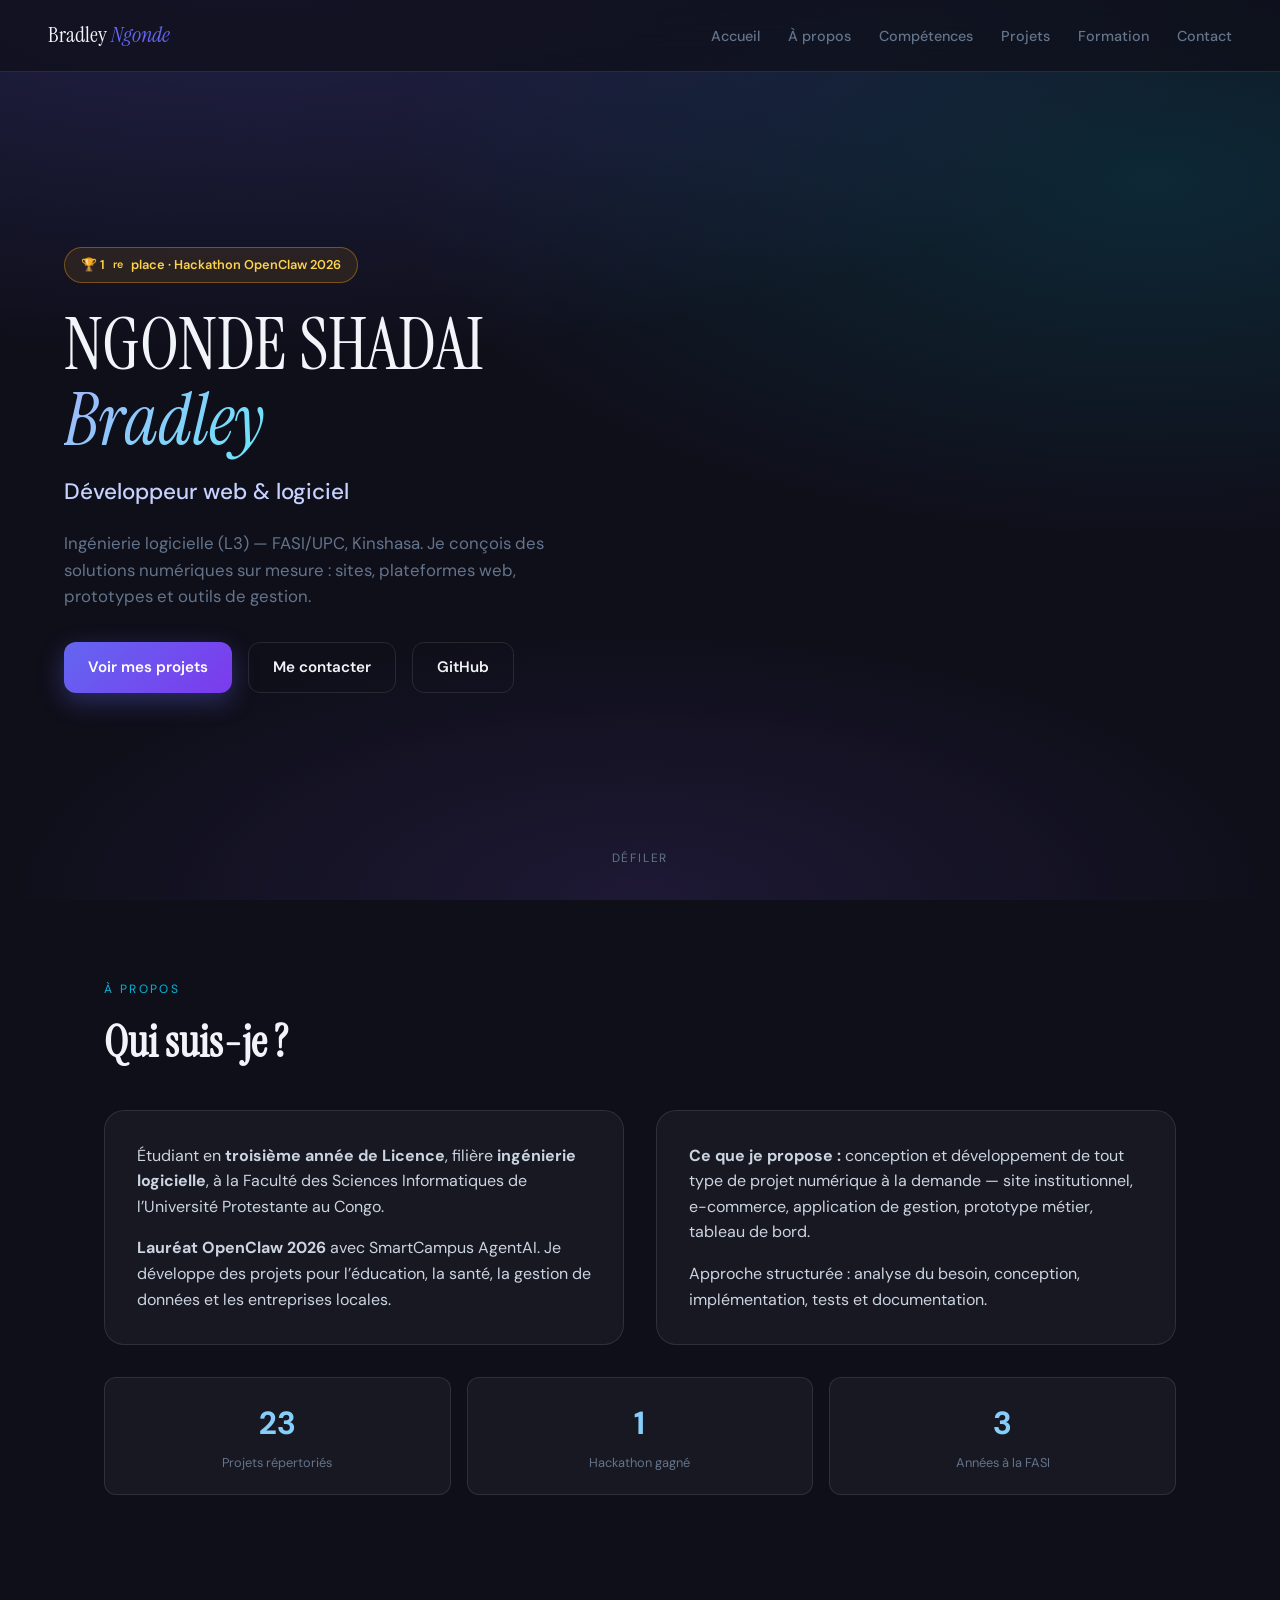
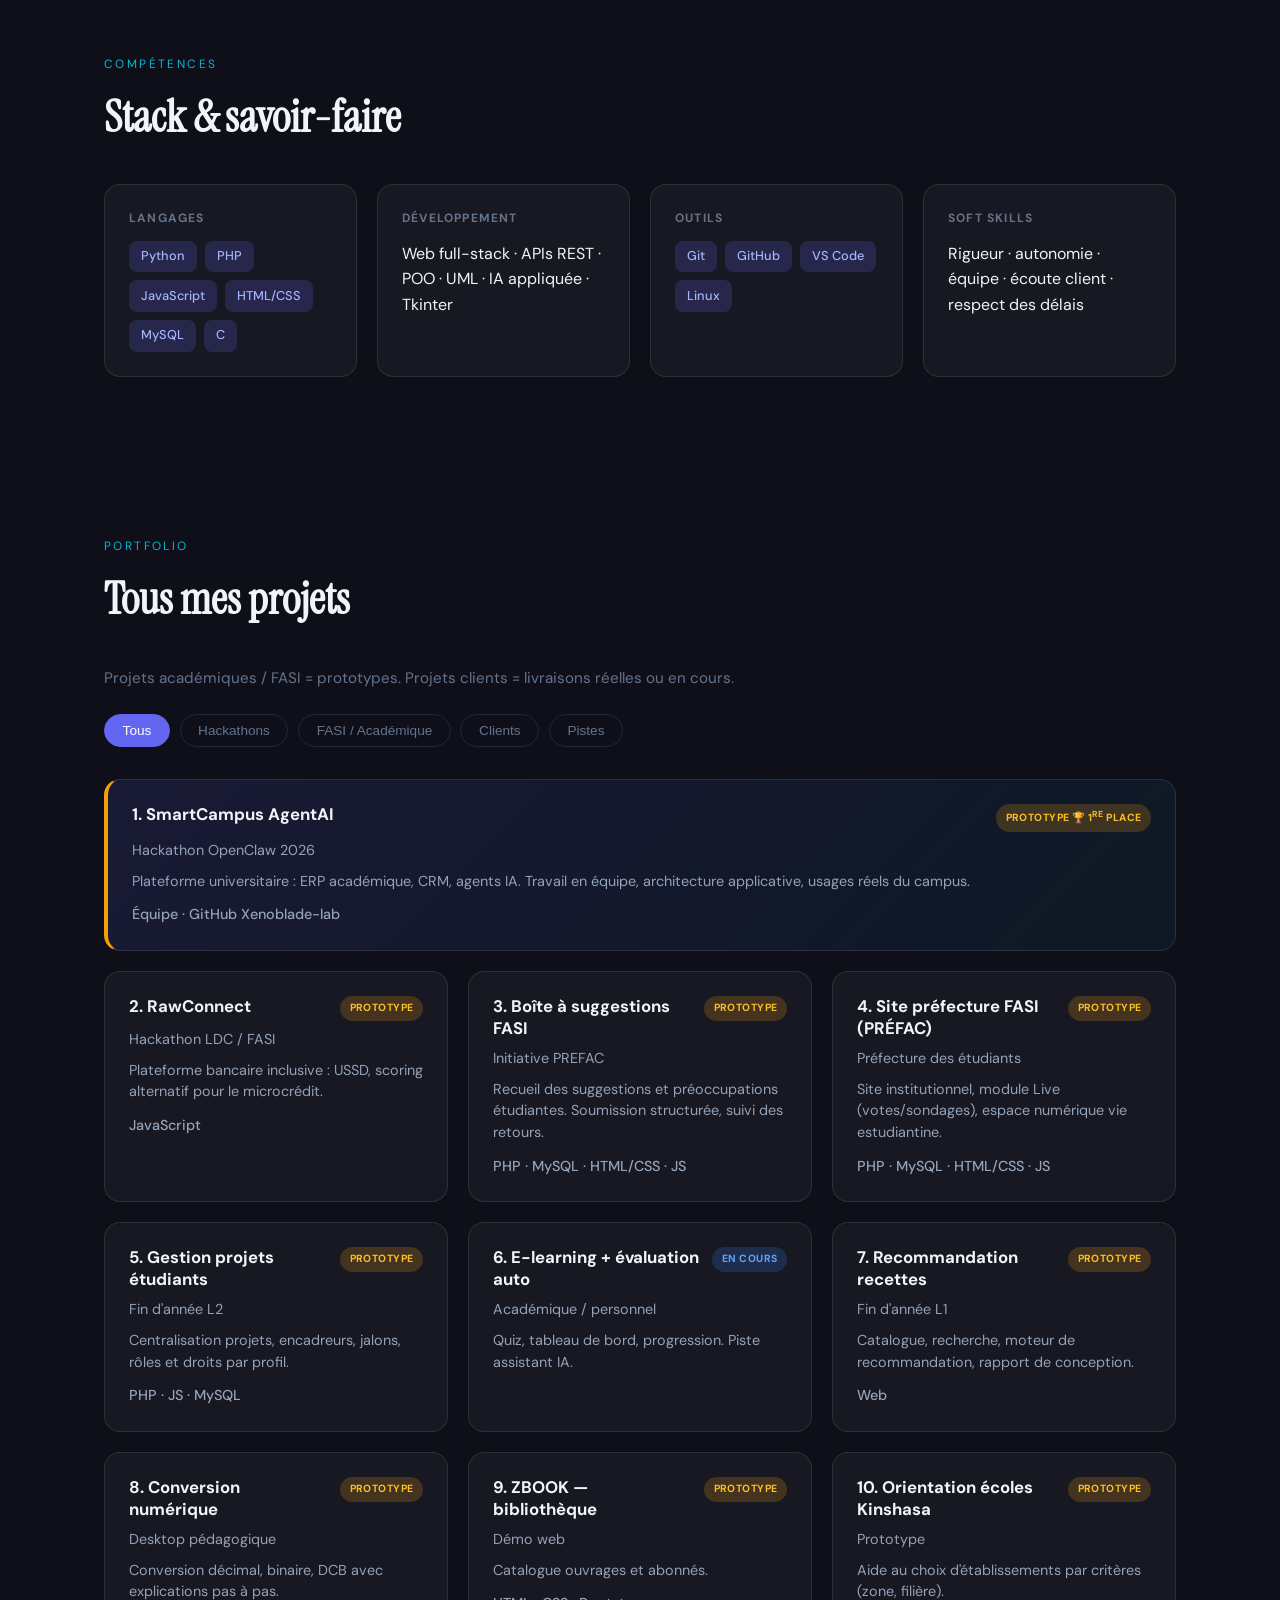
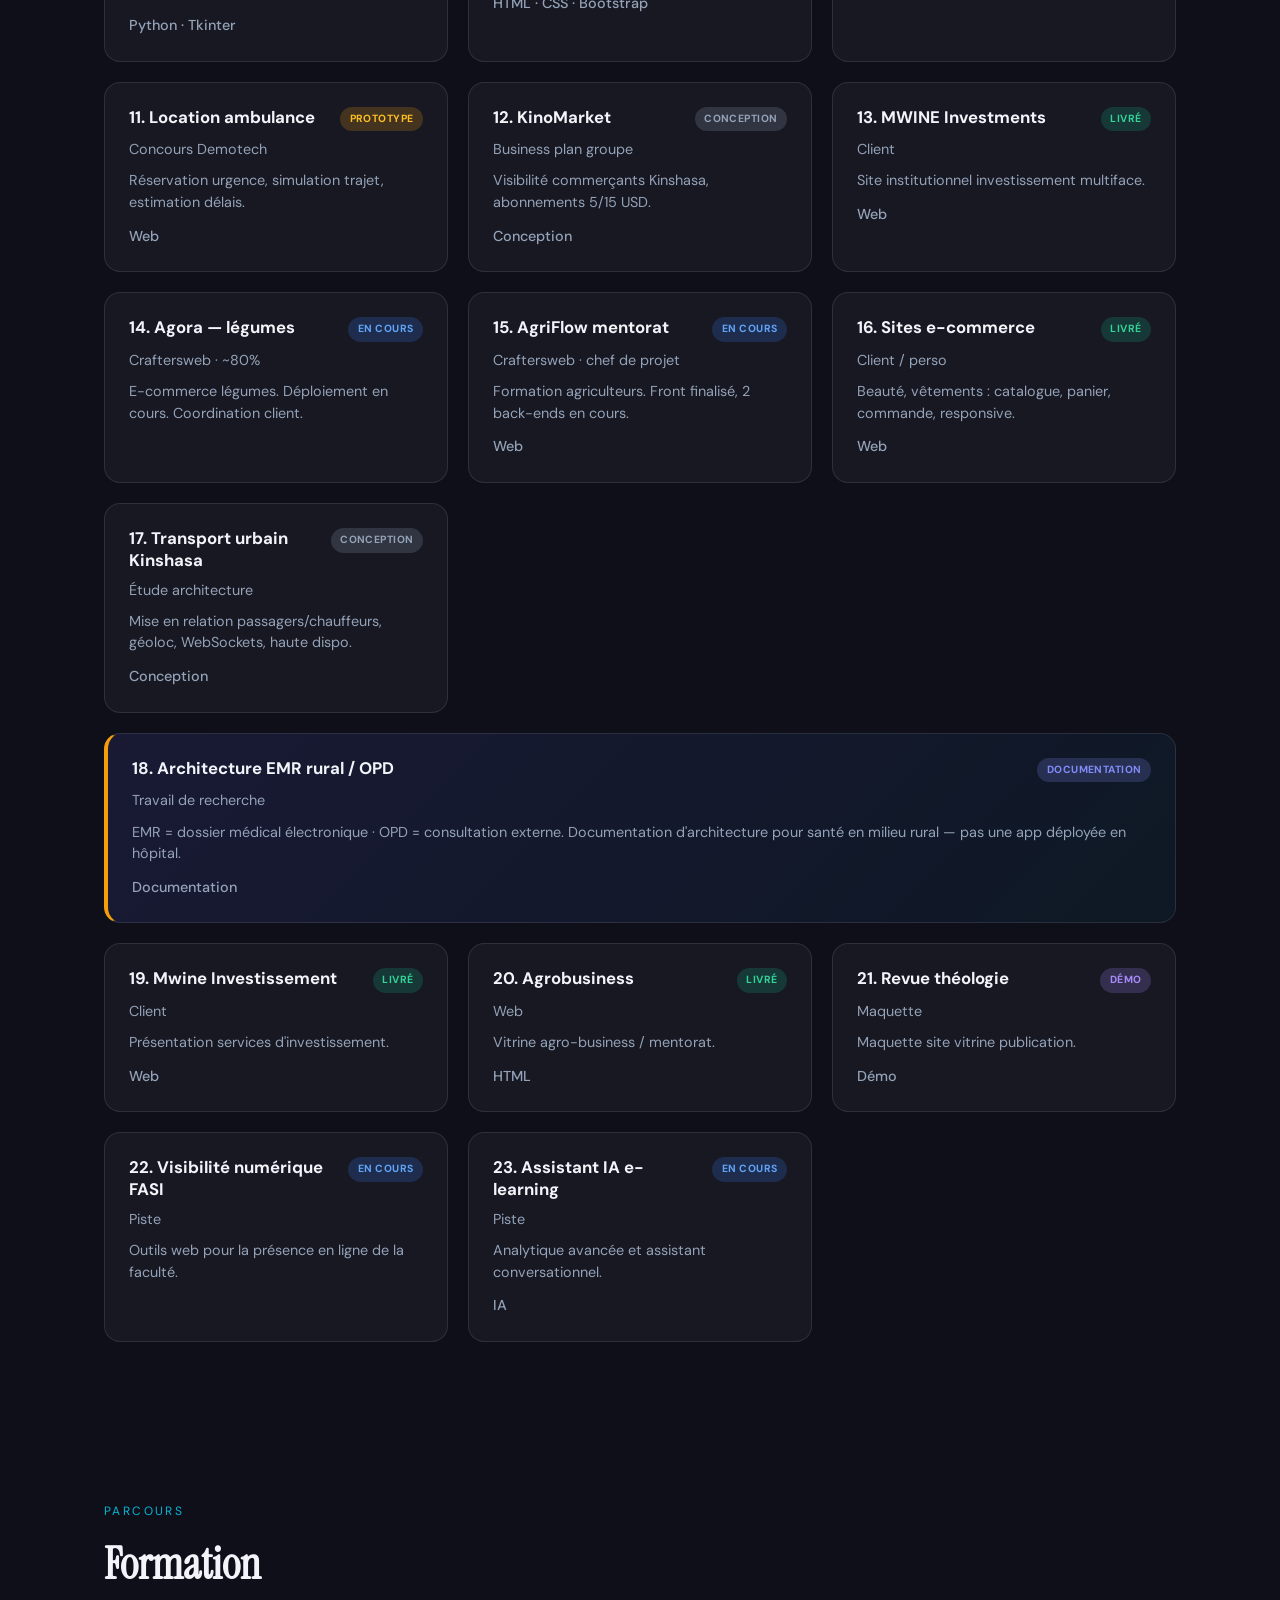
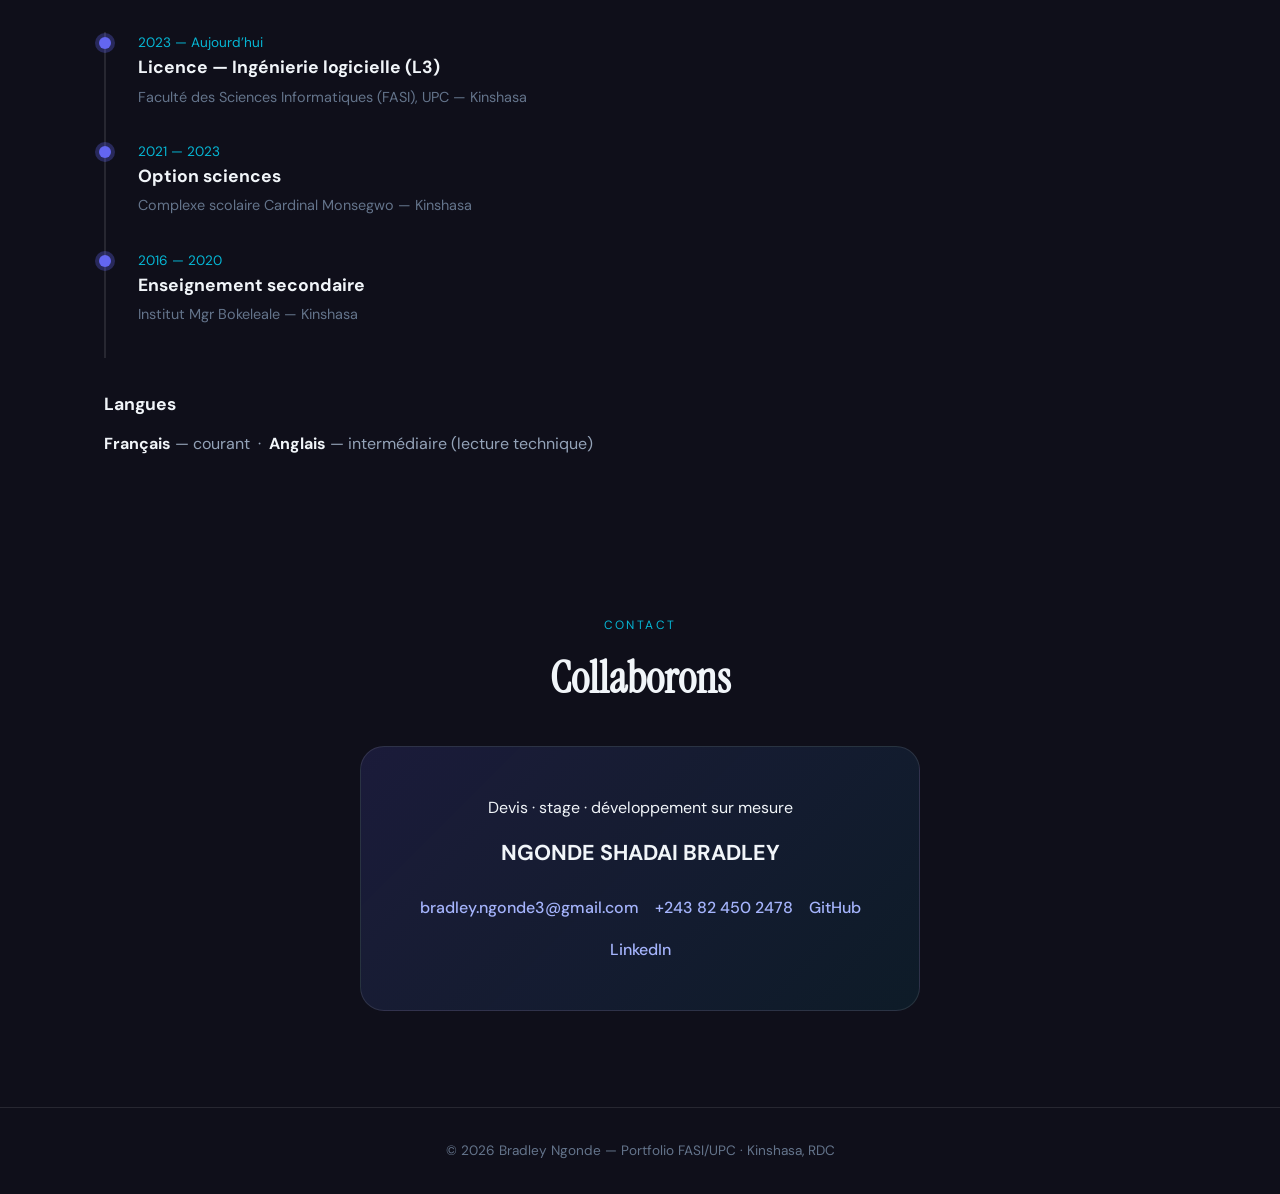
==== index.html @ 8b12d53d "Publication du site portfolio personnel Site statique : profil, competences, 23 projets, formation e" ====
<!DOCTYPE html>
<html lang="fr">
<head>
  <meta charset="UTF-8" />
  <meta name="viewport" content="width=device-width, initial-scale=1.0" />
  <meta name="description" content="Portfolio de NGONDE SHADAI BRADLEY — Développeur web & logiciel, ingénierie logicielle FASI/UPC, Kinshasa." />
  <title>Bradley Ngonde — Portfolio</title>
  <link rel="preconnect" href="https://fonts.googleapis.com" />
  <link href="https://fonts.googleapis.com/css2?family=DM+Sans:opsz,wght@9..40,400;9..40,500;9..40,600;9..40,700&family=Instrument+Serif:ital@0;1&display=swap" rel="stylesheet" />
  <link rel="stylesheet" href="css/style.css" />
</head>
<body>
  <div class="bg-mesh" aria-hidden="true"></div>

  <nav class="nav">
    <a href="#accueil" class="nav-logo">Bradley <span>Ngonde</span></a>
    <button class="nav-toggle" type="button" aria-label="Menu">☰</button>
    <ul class="nav-links">
      <li><a href="#accueil">Accueil</a></li>
      <li><a href="#apropos">À propos</a></li>
      <li><a href="#competences">Compétences</a></li>
      <li><a href="#projets">Projets</a></li>
      <li><a href="#formation">Formation</a></li>
      <li><a href="#contact">Contact</a></li>
    </ul>
  </nav>

  <header id="accueil" class="hero">
    <div class="hero-content">
      <div class="hero-badge">🏆 1<sup>re</sup> place · Hackathon OpenClaw 2026</div>
      <h1>NGONDE SHADAI<br><em>Bradley</em></h1>
      <p class="hero-role">Développeur web & logiciel</p>
      <p class="hero-desc">
        Ingénierie logicielle (L3) — FASI/UPC, Kinshasa. Je conçois des solutions numériques sur mesure :
        sites, plateformes web, prototypes et outils de gestion.
      </p>
      <div class="hero-cta">
        <a href="#projets" class="btn btn-primary">Voir mes projets</a>
        <a href="#contact" class="btn btn-outline">Me contacter</a>
        <a href="https://github.com/Xenoblade-lab" class="btn btn-outline" target="_blank" rel="noopener">GitHub</a>
      </div>
    </div>
    <div class="hero-scroll">Défiler</div>
  </header>

  <section id="apropos">
    <p class="section-label reveal">À propos</p>
    <h2 class="section-title reveal">Qui suis-je ?</h2>
    <div class="about-grid">
      <div class="about-text reveal">
        <p>
          Étudiant en <strong>troisième année de Licence</strong>, filière <strong>ingénierie logicielle</strong>,
          à la Faculté des Sciences Informatiques de l’Université Protestante au Congo.
        </p>
        <p>
          <strong>Lauréat OpenClaw 2026</strong> avec SmartCampus AgentAI. Je développe des projets pour l’éducation,
          la santé, la gestion de données et les entreprises locales.
        </p>
      </div>
      <div class="about-text reveal">
        <p>
          <strong>Ce que je propose :</strong> conception et développement de tout type de projet numérique à la demande —
          site institutionnel, e-commerce, application de gestion, prototype métier, tableau de bord.
        </p>
        <p>
          Approche structurée : analyse du besoin, conception, implémentation, tests et documentation.
        </p>
      </div>
    </div>
    <div class="stats reveal">
      <div class="stat">
        <div class="stat-num" data-count="23">0</div>
        <div class="stat-label">Projets répertoriés</div>
      </div>
      <div class="stat">
        <div class="stat-num" data-count="1">0</div>
        <div class="stat-label">Hackathon gagné</div>
      </div>
      <div class="stat">
        <div class="stat-num" data-count="3">0</div>
        <div class="stat-label">Années à la FASI</div>
      </div>
    </div>
  </section>

  <section id="competences">
    <p class="section-label reveal">Compétences</p>
    <h2 class="section-title reveal">Stack & savoir-faire</h2>
    <div class="skills-grid">
      <div class="skill-card reveal">
        <h3>Langages</h3>
        <div class="tags">
          <span class="tag">Python</span>
          <span class="tag">PHP</span>
          <span class="tag">JavaScript</span>
          <span class="tag">HTML/CSS</span>
          <span class="tag">MySQL</span>
          <span class="tag">C</span>
        </div>
      </div>
      <div class="skill-card reveal">
        <h3>Développement</h3>
        <p>Web full-stack · APIs REST · POO · UML · IA appliquée · Tkinter</p>
      </div>
      <div class="skill-card reveal">
        <h3>Outils</h3>
        <div class="tags">
          <span class="tag">Git</span>
          <span class="tag">GitHub</span>
          <span class="tag">VS Code</span>
          <span class="tag">Linux</span>
        </div>
      </div>
      <div class="skill-card reveal">
        <h3>Soft skills</h3>
        <p>Rigueur · autonomie · équipe · écoute client · respect des délais</p>
      </div>
    </div>
  </section>

  <section id="projets">
    <p class="section-label reveal">Portfolio</p>
    <h2 class="section-title reveal">Tous mes projets</h2>
    <p class="reveal" style="color:var(--muted);margin-bottom:1.5rem;font-size:0.95rem;">
      Projets académiques / FASI = prototypes. Projets clients = livraisons réelles ou en cours.
    </p>
    <div class="filters reveal">
      <button class="filter-btn active" data-filter="all" type="button">Tous</button>
      <button class="filter-btn" data-filter="hackathon" type="button">Hackathons</button>
      <button class="filter-btn" data-filter="fasi" type="button">FASI / Académique</button>
      <button class="filter-btn" data-filter="client" type="button">Clients</button>
      <button class="filter-btn" data-filter="piste" type="button">Pistes</button>
    </div>
    <div id="projects-grid" class="projects-grid"></div>
  </section>

  <section id="formation">
    <p class="section-label reveal">Parcours</p>
    <h2 class="section-title reveal">Formation</h2>
    <div class="timeline">
      <div class="timeline-item reveal">
        <p class="period">2023 — Aujourd’hui</p>
        <h4>Licence — Ingénierie logicielle (L3)</h4>
        <p class="place">Faculté des Sciences Informatiques (FASI), UPC — Kinshasa</p>
      </div>
      <div class="timeline-item reveal">
        <p class="period">2021 — 2023</p>
        <h4>Option sciences</h4>
        <p class="place">Complexe scolaire Cardinal Monsegwo — Kinshasa</p>
      </div>
      <div class="timeline-item reveal">
        <p class="period">2016 — 2020</p>
        <h4>Enseignement secondaire</h4>
        <p class="place">Institut Mgr Bokeleale — Kinshasa</p>
      </div>
    </div>
    <div class="reveal" style="margin-top:2rem;">
      <h3 style="font-size:1.1rem;margin-bottom:0.75rem;">Langues</h3>
      <p style="color:#94a3b8;"><strong style="color:var(--text)">Français</strong> — courant &nbsp;·&nbsp;
        <strong style="color:var(--text)">Anglais</strong> — intermédiaire (lecture technique)</p>
    </div>
  </section>

  <section id="contact" class="contact-section">
    <p class="section-label reveal">Contact</p>
    <h2 class="section-title reveal">Collaborons</h2>
    <div class="contact-box reveal">
      <p>Devis · stage · développement sur mesure</p>
      <h3 style="margin:1rem 0;font-size:1.35rem;">NGONDE SHADAI BRADLEY</h3>
      <div class="contact-links">
        <a href="mailto:bradley.ngonde3@gmail.com">bradley.ngonde3@gmail.com</a>
        <a href="tel:+243824502478">+243 82 450 2478</a>
        <a href="https://github.com/Xenoblade-lab" target="_blank" rel="noopener">GitHub</a>
        <a href="https://www.linkedin.com/in/bradley-ngonde-488058343/" target="_blank" rel="noopener">LinkedIn</a>
      </div>
    </div>
  </section>

  <footer>
    <p>© 2026 Bradley Ngonde — Portfolio FASI/UPC · Kinshasa, RDC</p>
  </footer>

  <script src="js/main.js"></script>
</body>
</html>
---- css/style.css ----
:root {
  --ink: #0c1222;
  --muted: #64748b;
  --accent: #6366f1;
  --accent-hover: #4f46e5;
  --cyan: #06b6d4;
  --gold: #f59e0b;
  --bg: #0f0f1a;
  --bg-soft: #16162a;
  --card: rgba(255, 255, 255, 0.04);
  --card-hover: rgba(255, 255, 255, 0.08);
  --border: rgba(255, 255, 255, 0.1);
  --text: #f1f5f9;
  --nav-h: 72px;
}

*, *::before, *::after { box-sizing: border-box; margin: 0; padding: 0; }

html {
  scroll-behavior: smooth;
  scroll-padding-top: var(--nav-h);
}

body {
  font-family: "DM Sans", system-ui, sans-serif;
  background: var(--bg);
  color: var(--text);
  line-height: 1.6;
  overflow-x: hidden;
}

/* Background mesh */
.bg-mesh {
  position: fixed;
  inset: 0;
  z-index: -1;
  background:
    radial-gradient(ellipse 80% 50% at 20% -10%, rgba(99, 102, 241, 0.25), transparent),
    radial-gradient(ellipse 60% 40% at 90% 20%, rgba(6, 182, 212, 0.15), transparent),
    radial-gradient(ellipse 50% 30% at 50% 100%, rgba(139, 92, 246, 0.12), transparent),
    var(--bg);
}

/* Nav */
.nav {
  position: fixed;
  top: 0;
  left: 0;
  right: 0;
  height: var(--nav-h);
  z-index: 1000;
  display: flex;
  align-items: center;
  justify-content: space-between;
  padding: 0 clamp(1rem, 4vw, 3rem);
  background: rgba(15, 15, 26, 0.75);
  backdrop-filter: blur(16px);
  border-bottom: 1px solid var(--border);
  transition: background 0.3s, box-shadow 0.3s;
}

.nav.scrolled { box-shadow: 0 8px 32px rgba(0, 0, 0, 0.4); }

.nav-logo {
  font-family: "Instrument Serif", Georgia, serif;
  font-size: 1.35rem;
  color: var(--text);
  text-decoration: none;
}

.nav-logo span { color: var(--accent); font-style: italic; }

.nav-links {
  display: flex;
  gap: 1.75rem;
  list-style: none;
}

.nav-links a {
  color: var(--muted);
  text-decoration: none;
  font-size: 0.9rem;
  font-weight: 500;
  transition: color 0.2s;
  position: relative;
}

.nav-links a::after {
  content: "";
  position: absolute;
  bottom: -4px;
  left: 0;
  width: 0;
  height: 2px;
  background: linear-gradient(90deg, var(--accent), var(--cyan));
  transition: width 0.3s;
}

.nav-links a:hover { color: var(--text); }
.nav-links a:hover::after { width: 100%; }

.nav-toggle {
  display: none;
  background: none;
  border: none;
  color: var(--text);
  font-size: 1.5rem;
  cursor: pointer;
}

/* Hero */
.hero {
  min-height: 100vh;
  display: flex;
  align-items: center;
  padding: calc(var(--nav-h) + 2rem) clamp(1rem, 5vw, 4rem) 4rem;
  position: relative;
}

.hero-content { max-width: 720px; }

.hero-badge {
  display: inline-flex;
  align-items: center;
  gap: 0.5rem;
  padding: 0.4rem 1rem;
  border-radius: 100px;
  border: 1px solid rgba(245, 158, 11, 0.4);
  background: rgba(245, 158, 11, 0.1);
  color: #fcd34d;
  font-size: 0.8rem;
  font-weight: 600;
  margin-bottom: 1.5rem;
  animation: fadeUp 0.8s ease both;
}

.hero h1 {
  font-family: "Instrument Serif", Georgia, serif;
  font-size: clamp(2.8rem, 8vw, 4.5rem);
  font-weight: 400;
  line-height: 1.05;
  animation: fadeUp 0.8s 0.1s ease both;
}

.hero h1 em {
  font-style: italic;
  background: linear-gradient(135deg, #a5b4fc, #67e8f9);
  -webkit-background-clip: text;
  -webkit-text-fill-color: transparent;
  background-clip: text;
}

.hero-role {
  font-size: clamp(1.1rem, 3vw, 1.4rem);
  color: #c7d2fe;
  margin-top: 1rem;
  font-weight: 500;
  animation: fadeUp 0.8s 0.2s ease both;
}

.hero-desc {
  margin-top: 1.25rem;
  color: var(--muted);
  font-size: 1.05rem;
  max-width: 540px;
  animation: fadeUp 0.8s 0.3s ease both;
}

.hero-cta {
  display: flex;
  flex-wrap: wrap;
  gap: 1rem;
  margin-top: 2rem;
  animation: fadeUp 0.8s 0.4s ease both;
}

.btn {
  display: inline-flex;
  align-items: center;
  gap: 0.5rem;
  padding: 0.75rem 1.5rem;
  border-radius: 12px;
  font-weight: 600;
  font-size: 0.95rem;
  text-decoration: none;
  transition: transform 0.2s, box-shadow 0.2s, background 0.2s;
}

.btn-primary {
  background: linear-gradient(135deg, var(--accent), #7c3aed);
  color: #fff;
  border: none;
  box-shadow: 0 8px 24px rgba(99, 102, 241, 0.35);
}

.btn-primary:hover {
  transform: translateY(-2px);
  box-shadow: 0 12px 32px rgba(99, 102, 241, 0.45);
}

.btn-outline {
  background: transparent;
  color: var(--text);
  border: 1px solid var(--border);
}

.btn-outline:hover {
  background: var(--card-hover);
  border-color: rgba(255, 255, 255, 0.2);
}

.hero-scroll {
  position: absolute;
  bottom: 2rem;
  left: 50%;
  transform: translateX(-50%);
  animation: bounce 2s infinite;
  color: var(--muted);
  font-size: 0.75rem;
  text-transform: uppercase;
  letter-spacing: 0.15em;
}

/* Sections */
section {
  padding: 5rem clamp(1rem, 5vw, 4rem);
  max-width: 1200px;
  margin: 0 auto;
}

.section-label {
  font-size: 0.75rem;
  text-transform: uppercase;
  letter-spacing: 0.2em;
  color: var(--cyan);
  margin-bottom: 0.5rem;
}

.section-title {
  font-family: "Instrument Serif", Georgia, serif;
  font-size: clamp(2rem, 5vw, 2.75rem);
  margin-bottom: 2rem;
}

/* Reveal animation */
.reveal {
  opacity: 0;
  transform: translateY(28px);
  transition: opacity 0.7s ease, transform 0.7s ease;
}

.reveal.visible {
  opacity: 1;
  transform: translateY(0);
}

/* About */
.about-grid {
  display: grid;
  grid-template-columns: 1fr 1fr;
  gap: 2rem;
  align-items: start;
}

.about-text {
  background: var(--card);
  border: 1px solid var(--border);
  border-radius: 20px;
  padding: 2rem;
  backdrop-filter: blur(8px);
}

.about-text p { color: #cbd5e1; margin-bottom: 1rem; }
.about-text p:last-child { margin-bottom: 0; }

/* Skills */
.skills-grid {
  display: grid;
  grid-template-columns: repeat(auto-fit, minmax(240px, 1fr));
  gap: 1.25rem;
}

.skill-card {
  background: var(--card);
  border: 1px solid var(--border);
  border-radius: 16px;
  padding: 1.5rem;
  transition: transform 0.3s, border-color 0.3s, box-shadow 0.3s;
}

.skill-card:hover {
  transform: translateY(-4px);
  border-color: rgba(99, 102, 241, 0.4);
  box-shadow: 0 16px 40px rgba(0, 0, 0, 0.3);
}

.skill-card h3 {
  font-size: 0.75rem;
  text-transform: uppercase;
  letter-spacing: 0.1em;
  color: var(--muted);
  margin-bottom: 0.75rem;
}

.tags {
  display: flex;
  flex-wrap: wrap;
  gap: 0.5rem;
}

.tag {
  padding: 0.35rem 0.75rem;
  background: rgba(99, 102, 241, 0.2);
  color: #a5b4fc;
  border-radius: 8px;
  font-size: 0.8rem;
  font-weight: 500;
}

/* Filters */
.filters {
  display: flex;
  flex-wrap: wrap;
  gap: 0.6rem;
  margin-bottom: 2rem;
}

.filter-btn {
  padding: 0.5rem 1.1rem;
  border-radius: 100px;
  border: 1px solid var(--border);
  background: transparent;
  color: var(--muted);
  font-size: 0.85rem;
  font-weight: 500;
  cursor: pointer;
  transition: all 0.25s;
}

.filter-btn:hover,
.filter-btn.active {
  background: var(--accent);
  border-color: var(--accent);
  color: #fff;
}

/* Projects */
.projects-grid {
  display: grid;
  grid-template-columns: repeat(auto-fill, minmax(300px, 1fr));
  gap: 1.25rem;
}

.project-card {
  background: var(--card);
  border: 1px solid var(--border);
  border-radius: 16px;
  padding: 1.5rem;
  transition: transform 0.35s cubic-bezier(0.34, 1.56, 0.64, 1), border-color 0.3s, box-shadow 0.3s;
  opacity: 1;
  transform: scale(1);
}

.project-card.hidden {
  display: none;
}

.project-card:hover {
  transform: translateY(-6px) scale(1.01);
  border-color: rgba(99, 102, 241, 0.5);
  box-shadow: 0 20px 50px rgba(0, 0, 0, 0.35);
}

.project-card.featured {
  grid-column: 1 / -1;
  background: linear-gradient(135deg, rgba(99, 102, 241, 0.12), rgba(6, 182, 212, 0.06));
  border-left: 4px solid var(--gold);
}

.project-head {
  display: flex;
  justify-content: space-between;
  align-items: flex-start;
  gap: 0.75rem;
  margin-bottom: 0.5rem;
}

.project-card h3 {
  font-size: 1.05rem;
  font-weight: 700;
  line-height: 1.3;
}

.project-meta {
  font-size: 0.8rem;
  color: var(--muted);
  margin-bottom: 0.6rem;
}

.project-card p {
  font-size: 0.9rem;
  color: #94a3b8;
  line-height: 1.5;
}

.project-stack {
  margin-top: 0.75rem;
  font-size: 0.78rem;
  color: var(--cyan);
  font-weight: 500;
}

.badge {
  display: inline-block;
  font-size: 0.65rem;
  font-weight: 700;
  padding: 0.25rem 0.6rem;
  border-radius: 100px;
  text-transform: uppercase;
  letter-spacing: 0.04em;
  flex-shrink: 0;
}

.badge-proto { background: rgba(245, 158, 11, 0.2); color: #fbbf24; }
.badge-cours { background: rgba(59, 130, 246, 0.2); color: #60a5fa; }
.badge-livre { background: rgba(16, 185, 129, 0.2); color: #34d399; }
.badge-concept { background: rgba(148, 163, 184, 0.2); color: #94a3b8; }
.badge-demo { background: rgba(167, 139, 250, 0.2); color: #a78bfa; }
.badge-doc { background: rgba(129, 140, 248, 0.2); color: #818cf8; }

/* Formation */
.timeline {
  position: relative;
  padding-left: 2rem;
  border-left: 2px solid var(--border);
}

.timeline-item {
  position: relative;
  padding-bottom: 2rem;
}

.timeline-item::before {
  content: "";
  position: absolute;
  left: -2rem;
  top: 0.35rem;
  width: 12px;
  height: 12px;
  margin-left: -7px;
  background: var(--accent);
  border-radius: 50%;
  box-shadow: 0 0 0 4px rgba(99, 102, 241, 0.3);
}

.timeline-item h4 { font-size: 1.1rem; margin-bottom: 0.25rem; }
.timeline-item .period { font-size: 0.85rem; color: var(--cyan); }
.timeline-item .place { color: var(--muted); font-size: 0.9rem; }

/* Contact */
.contact-section {
  text-align: center;
  padding-bottom: 6rem;
}

.contact-box {
  max-width: 560px;
  margin: 0 auto;
  padding: 3rem 2rem;
  background: linear-gradient(135deg, rgba(99, 102, 241, 0.15), rgba(6, 182, 212, 0.08));
  border: 1px solid var(--border);
  border-radius: 24px;
}

.contact-links {
  display: flex;
  flex-wrap: wrap;
  justify-content: center;
  gap: 1rem;
  margin-top: 1.5rem;
}

.contact-links a {
  color: #a5b4fc;
  text-decoration: none;
  font-weight: 500;
  transition: color 0.2s;
}

.contact-links a:hover { color: var(--cyan); }

footer {
  text-align: center;
  padding: 2rem;
  color: var(--muted);
  font-size: 0.85rem;
  border-top: 1px solid var(--border);
}

/* Counter stats */
.stats {
  display: grid;
  grid-template-columns: repeat(3, 1fr);
  gap: 1rem;
  margin-top: 2rem;
}

.stat {
  text-align: center;
  padding: 1.25rem;
  background: var(--card);
  border-radius: 12px;
  border: 1px solid var(--border);
}

.stat-num {
  font-size: 2rem;
  font-weight: 700;
  background: linear-gradient(135deg, #a5b4fc, #67e8f9);
  -webkit-background-clip: text;
  -webkit-text-fill-color: transparent;
  background-clip: text;
}

.stat-label { font-size: 0.8rem; color: var(--muted); margin-top: 0.25rem; }

@keyframes fadeUp {
  from { opacity: 0; transform: translateY(24px); }
  to { opacity: 1; transform: translateY(0); }
}

@keyframes bounce {
  0%, 100% { transform: translateX(-50%) translateY(0); }
  50% { transform: translateX(-50%) translateY(8px); }
}

/* Mobile */
@media (max-width: 768px) {
  .nav-links {
    position: fixed;
    top: var(--nav-h);
    left: 0;
    right: 0;
    flex-direction: column;
    background: var(--bg-soft);
    padding: 1.5rem;
    gap: 1rem;
    border-bottom: 1px solid var(--border);
    transform: translateY(-120%);
    opacity: 0;
    transition: transform 0.3s, opacity 0.3s;
  }

  .nav-links.open {
    transform: translateY(0);
    opacity: 1;
  }

  .nav-toggle { display: block; }

  .about-grid { grid-template-columns: 1fr; }
  .stats { grid-template-columns: 1fr; }
  .project-card.featured { grid-column: auto; }
}
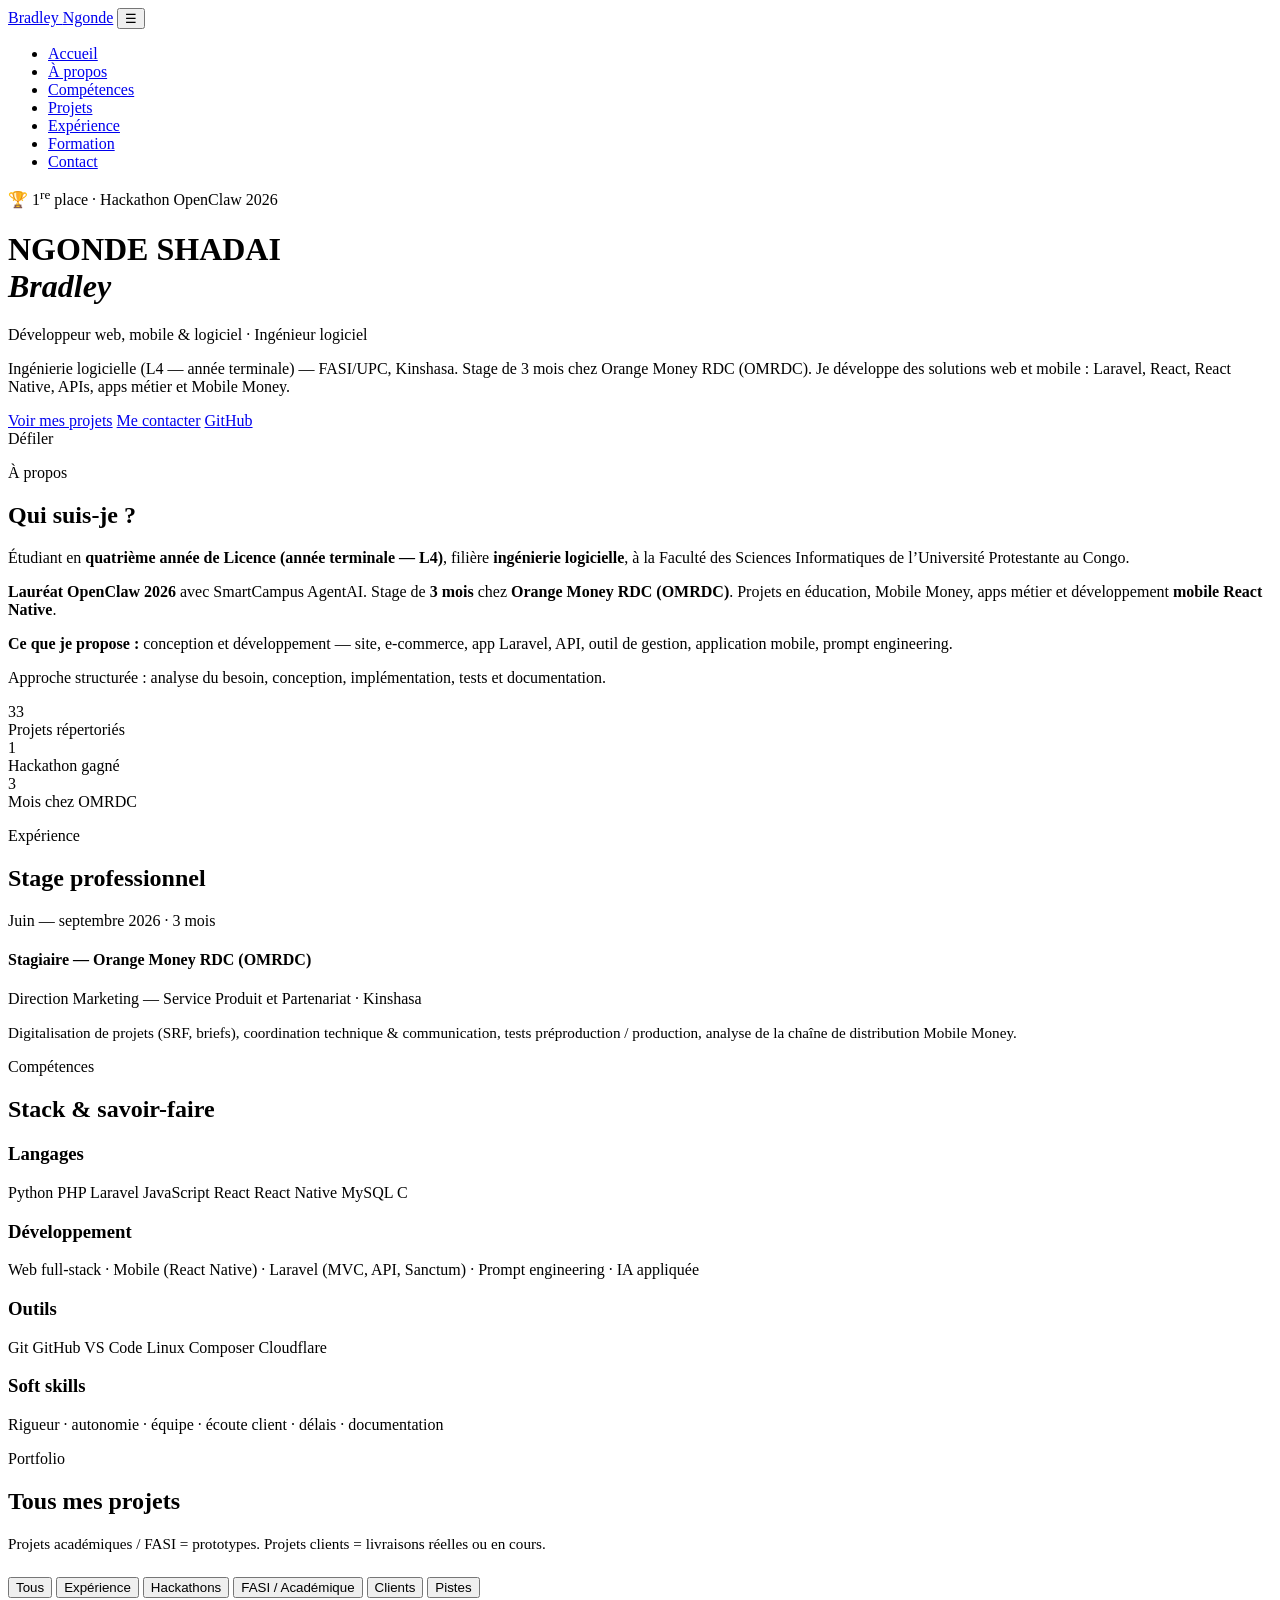
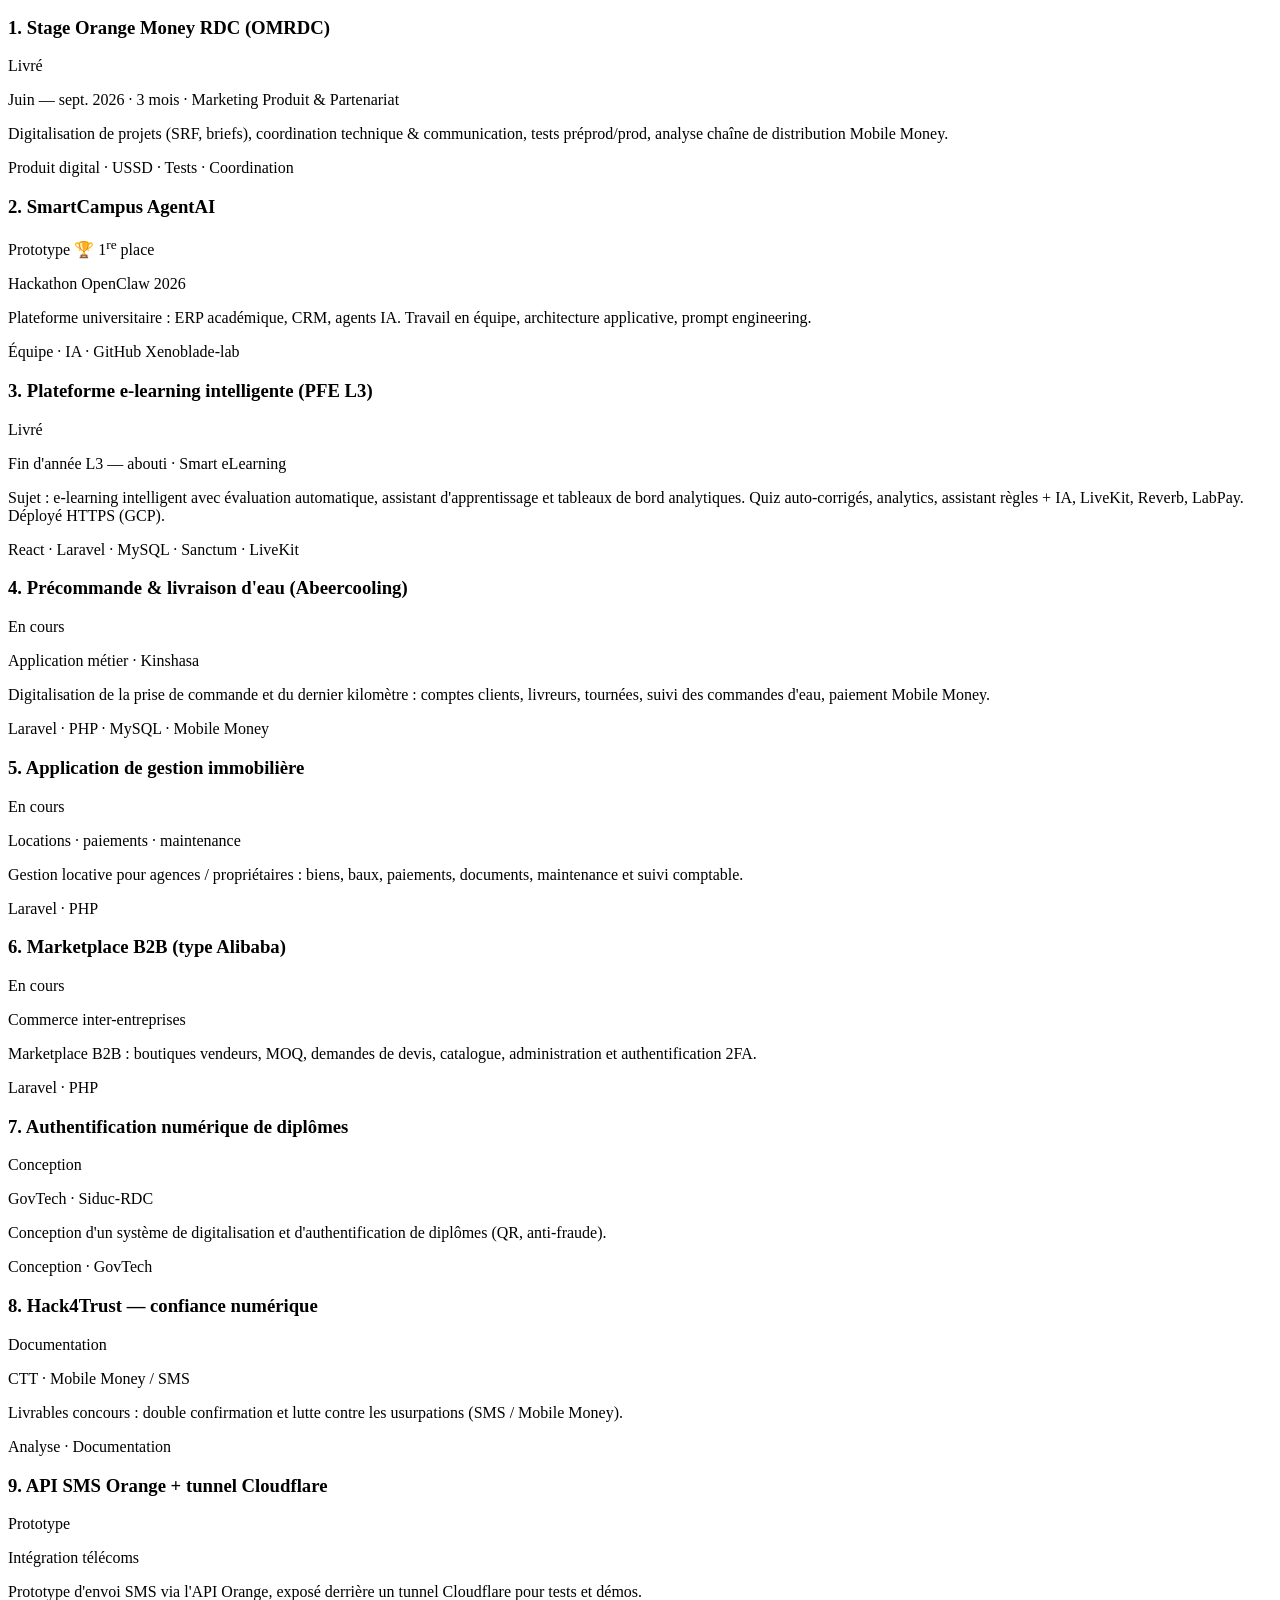
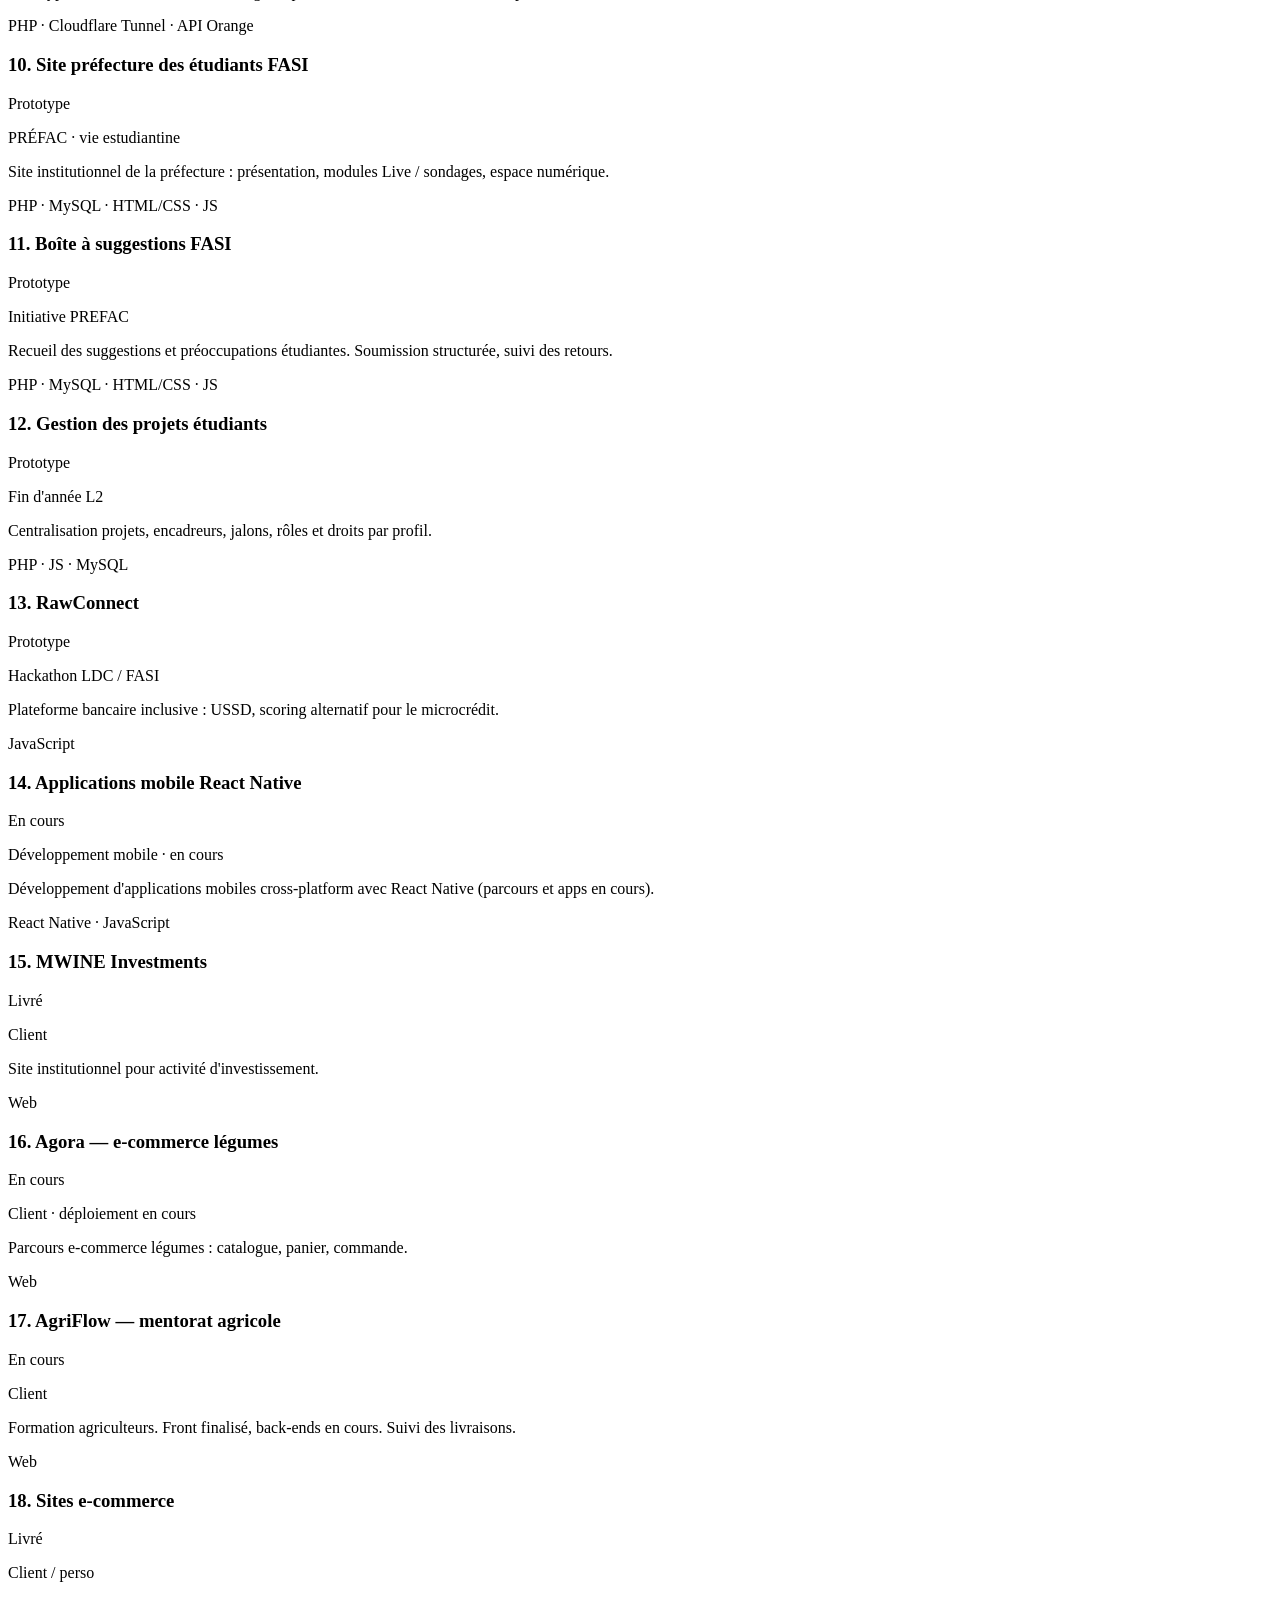
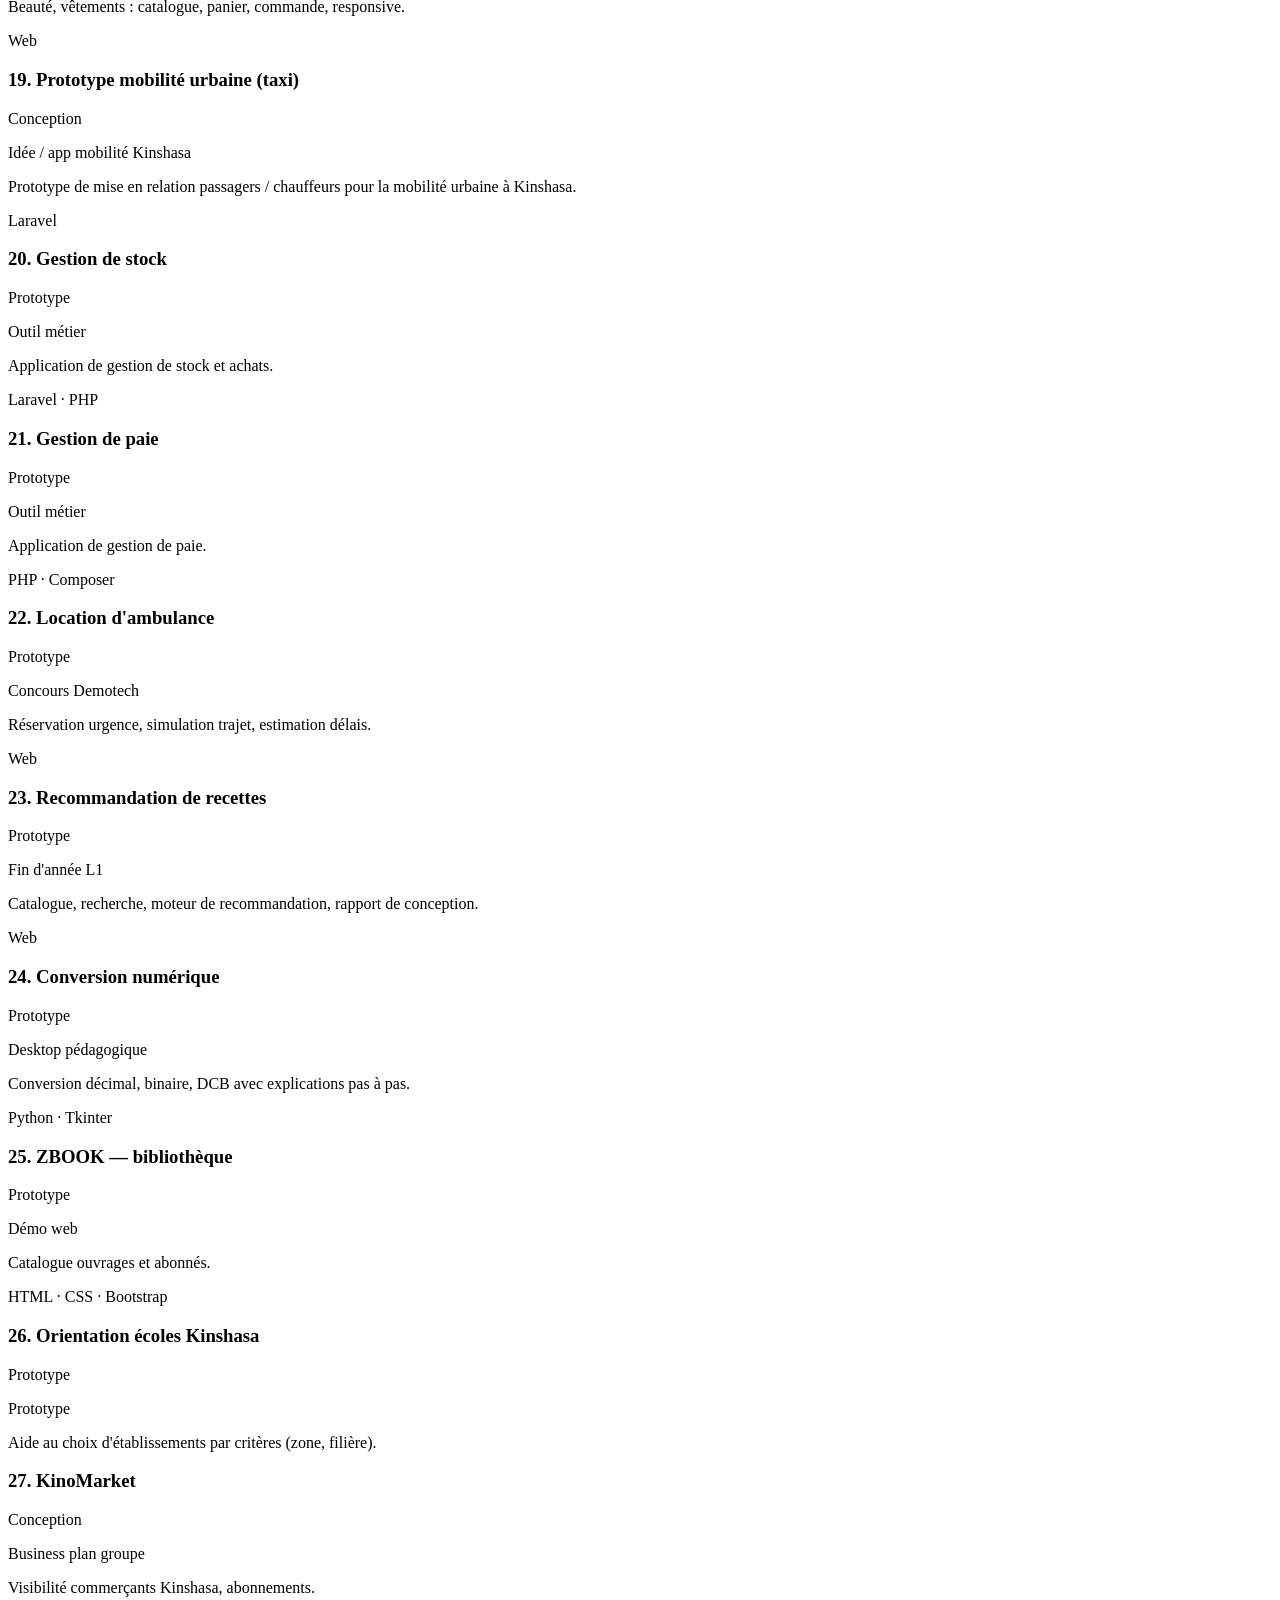
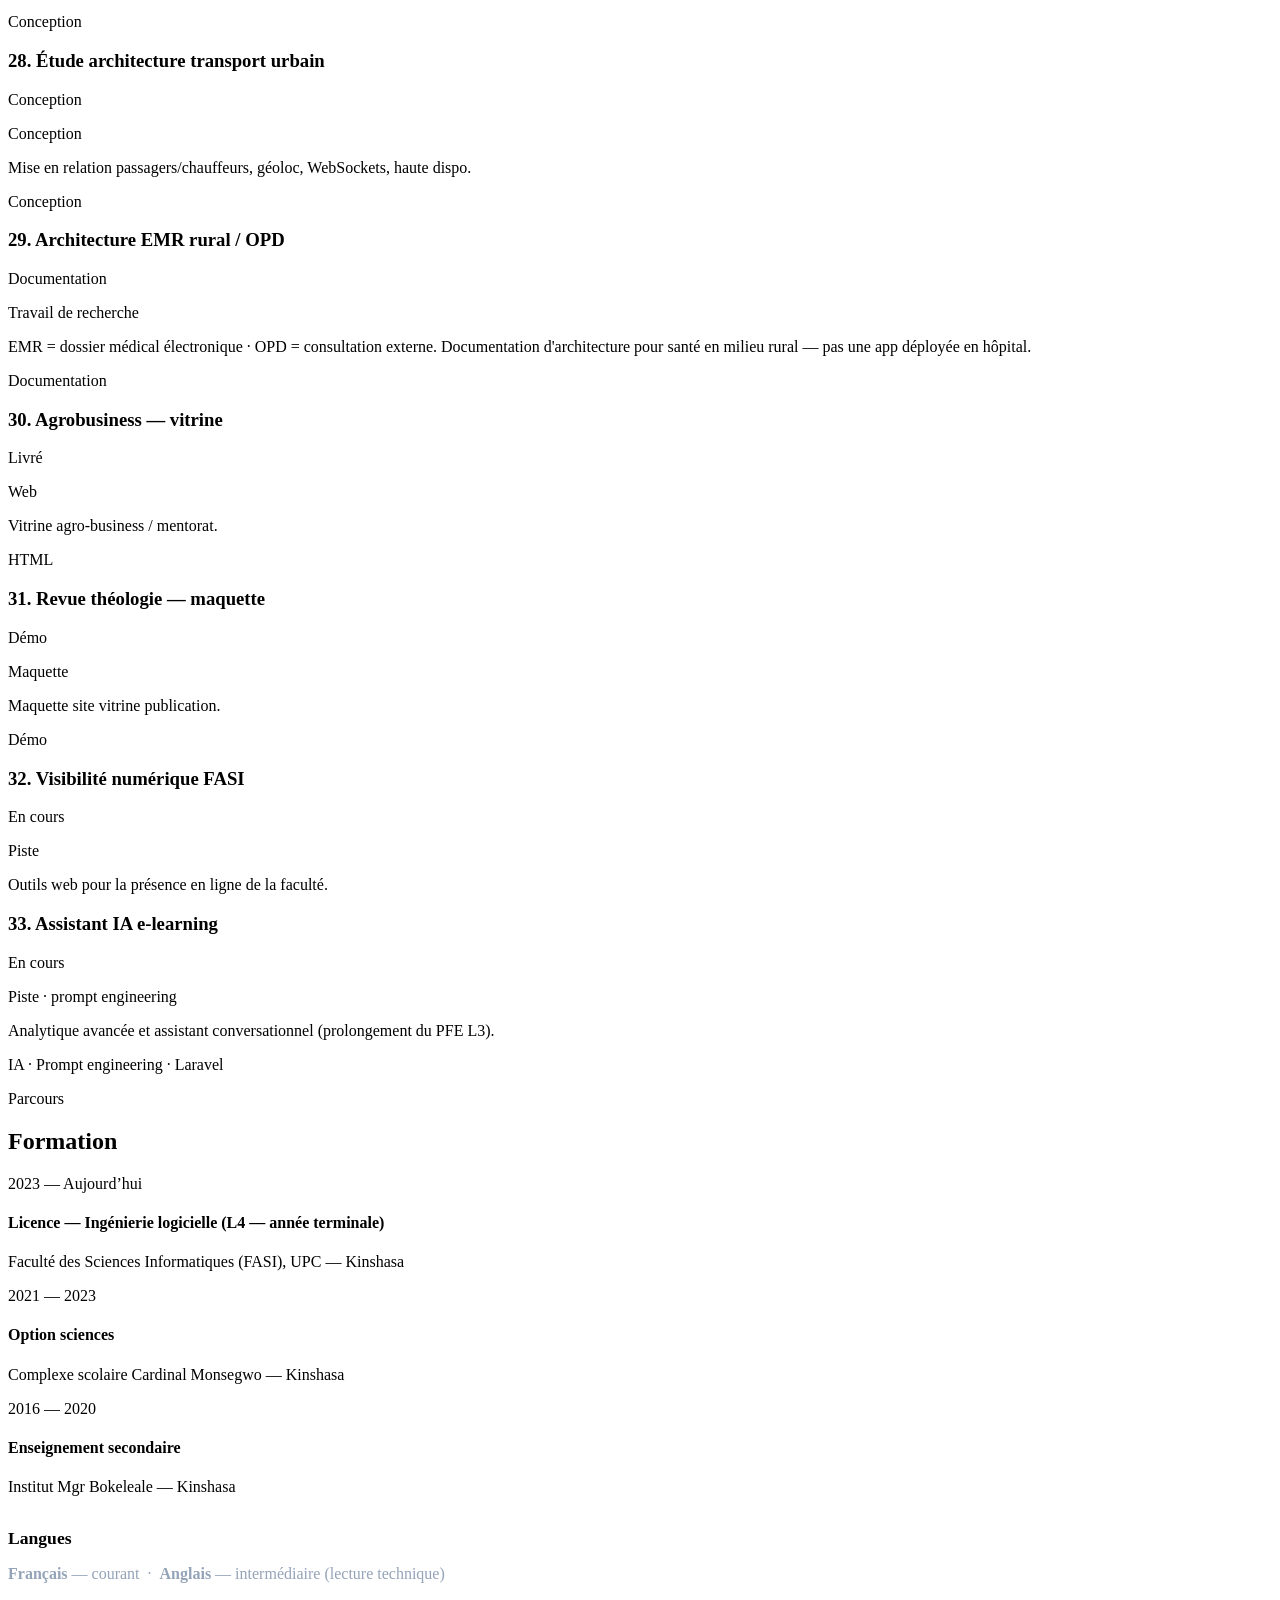
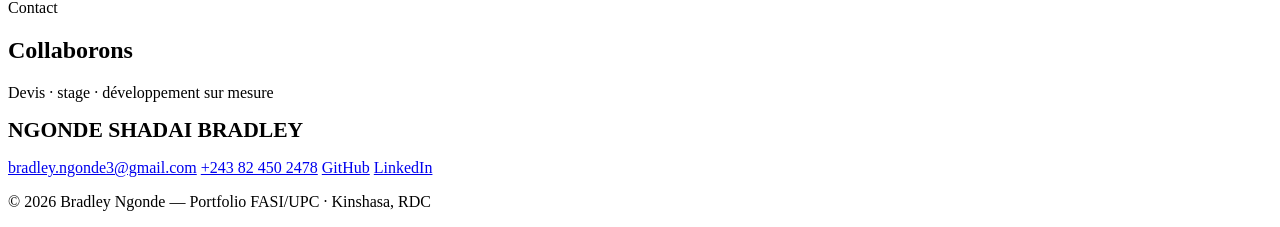
==== commit ba7af54f: "Mise a jour portfolio: mobile React Native, PFE L3 et projets metier Titre ingenieurs logiciel, prom" ====
--- a/index.html
+++ b/index.html
@@ -1,9 +1,9 @@
-<!DOCTYPE html>
+﻿<!DOCTYPE html>
 <html lang="fr">
 <head>
   <meta charset="UTF-8" />
   <meta name="viewport" content="width=device-width, initial-scale=1.0" />
-  <meta name="description" content="Portfolio de NGONDE SHADAI BRADLEY — Développeur web & logiciel, ingénierie logicielle FASI/UPC, Kinshasa." />
+  <meta name="description" content="Portfolio de NGONDE SHADAI BRADLEY — Développeur web, mobile & logiciel, React Native, Laravel, stage Orange Money RDC. FASI/UPC, Kinshasa." />
   <title>Bradley Ngonde — Portfolio</title>
   <link rel="preconnect" href="https://fonts.googleapis.com" />
   <link href="https://fonts.googleapis.com/css2?family=DM+Sans:opsz,wght@9..40,400;9..40,500;9..40,600;9..40,700&family=Instrument+Serif:ital@0;1&display=swap" rel="stylesheet" />
@@ -20,6 +20,7 @@
       <li><a href="#apropos">À propos</a></li>
       <li><a href="#competences">Compétences</a></li>
       <li><a href="#projets">Projets</a></li>
+      <li><a href="#experience">Expérience</a></li>
       <li><a href="#formation">Formation</a></li>
       <li><a href="#contact">Contact</a></li>
     </ul>
@@ -29,10 +30,10 @@
     <div class="hero-content">
       <div class="hero-badge">🏆 1<sup>re</sup> place · Hackathon OpenClaw 2026</div>
       <h1>NGONDE SHADAI<br><em>Bradley</em></h1>
-      <p class="hero-role">Développeur web & logiciel</p>
+      <p class="hero-role">Développeur web, mobile & logiciel · Ingénieur logiciel</p>
       <p class="hero-desc">
-        Ingénierie logicielle (L3) — FASI/UPC, Kinshasa. Je conçois des solutions numériques sur mesure :
-        sites, plateformes web, prototypes et outils de gestion.
+        Ingénierie logicielle (L4 — année terminale) — FASI/UPC, Kinshasa. Stage de 3 mois chez Orange Money RDC (OMRDC).
+        Je développe des solutions web et mobile : Laravel, React, React Native, APIs, apps métier et Mobile Money.
       </p>
       <div class="hero-cta">
         <a href="#projets" class="btn btn-primary">Voir mes projets</a>
@@ -49,18 +50,19 @@
     <div class="about-grid">
       <div class="about-text reveal">
         <p>
-          Étudiant en <strong>troisième année de Licence</strong>, filière <strong>ingénierie logicielle</strong>,
+          Étudiant en <strong>quatrième année de Licence (année terminale — L4)</strong>, filière <strong>ingénierie logicielle</strong>,
           à la Faculté des Sciences Informatiques de l’Université Protestante au Congo.
         </p>
         <p>
-          <strong>Lauréat OpenClaw 2026</strong> avec SmartCampus AgentAI. Je développe des projets pour l’éducation,
-          la santé, la gestion de données et les entreprises locales.
+          <strong>Lauréat OpenClaw 2026</strong> avec SmartCampus AgentAI. Stage de <strong>3 mois</strong> chez
+          <strong>Orange Money RDC (OMRDC)</strong>. Projets en éducation, Mobile Money, apps métier
+          et développement <strong>mobile React Native</strong>.
         </p>
       </div>
       <div class="about-text reveal">
         <p>
-          <strong>Ce que je propose :</strong> conception et développement de tout type de projet numérique à la demande —
-          site institutionnel, e-commerce, application de gestion, prototype métier, tableau de bord.
+          <strong>Ce que je propose :</strong> conception et développement —
+          site, e-commerce, app Laravel, API, outil de gestion, application mobile, prompt engineering.
         </p>
         <p>
           Approche structurée : analyse du besoin, conception, implémentation, tests et documentation.
@@ -69,7 +71,7 @@
     </div>
     <div class="stats reveal">
       <div class="stat">
-        <div class="stat-num" data-count="23">0</div>
+        <div class="stat-num" data-count="33">0</div>
         <div class="stat-label">Projets répertoriés</div>
       </div>
       <div class="stat">
@@ -78,7 +80,23 @@
       </div>
       <div class="stat">
         <div class="stat-num" data-count="3">0</div>
-        <div class="stat-label">Années à la FASI</div>
+        <div class="stat-label">Mois chez OMRDC</div>
+      </div>
+    </div>
+  </section>
+
+  <section id="experience">
+    <p class="section-label reveal">Expérience</p>
+    <h2 class="section-title reveal">Stage professionnel</h2>
+    <div class="timeline">
+      <div class="timeline-item reveal">
+        <p class="period">Juin — septembre 2026 · 3 mois</p>
+        <h4>Stagiaire — Orange Money RDC (OMRDC)</h4>
+        <p class="place">Direction Marketing — Service Produit et Partenariat · Kinshasa</p>
+        <p style="color:var(--muted);margin-top:0.6rem;font-size:0.95rem;">
+          Digitalisation de projets (SRF, briefs), coordination technique &amp; communication,
+          tests préproduction / production, analyse de la chaîne de distribution Mobile Money.
+        </p>
       </div>
     </div>
   </section>
@@ -92,15 +110,17 @@
         <div class="tags">
           <span class="tag">Python</span>
           <span class="tag">PHP</span>
+          <span class="tag">Laravel</span>
           <span class="tag">JavaScript</span>
-          <span class="tag">HTML/CSS</span>
+          <span class="tag">React</span>
+          <span class="tag">React Native</span>
           <span class="tag">MySQL</span>
           <span class="tag">C</span>
         </div>
       </div>
       <div class="skill-card reveal">
         <h3>Développement</h3>
-        <p>Web full-stack · APIs REST · POO · UML · IA appliquée · Tkinter</p>
+        <p>Web full-stack · Mobile (React Native) · Laravel (MVC, API, Sanctum) · Prompt engineering · IA appliquée</p>
       </div>
       <div class="skill-card reveal">
         <h3>Outils</h3>
@@ -109,11 +129,13 @@
           <span class="tag">GitHub</span>
           <span class="tag">VS Code</span>
           <span class="tag">Linux</span>
+          <span class="tag">Composer</span>
+          <span class="tag">Cloudflare</span>
         </div>
       </div>
       <div class="skill-card reveal">
         <h3>Soft skills</h3>
-        <p>Rigueur · autonomie · équipe · écoute client · respect des délais</p>
+        <p>Rigueur · autonomie · équipe · écoute client · délais · documentation</p>
       </div>
     </div>
   </section>
@@ -126,6 +148,7 @@
     </p>
     <div class="filters reveal">
       <button class="filter-btn active" data-filter="all" type="button">Tous</button>
+      <button class="filter-btn" data-filter="experience" type="button">Expérience</button>
       <button class="filter-btn" data-filter="hackathon" type="button">Hackathons</button>
       <button class="filter-btn" data-filter="fasi" type="button">FASI / Académique</button>
       <button class="filter-btn" data-filter="client" type="button">Clients</button>
@@ -140,7 +163,7 @@
     <div class="timeline">
       <div class="timeline-item reveal">
         <p class="period">2023 — Aujourd’hui</p>
-        <h4>Licence — Ingénierie logicielle (L3)</h4>
+        <h4>Licence — Ingénierie logicielle (L4 — année terminale)</h4>
         <p class="place">Faculté des Sciences Informatiques (FASI), UPC — Kinshasa</p>
       </div>
       <div class="timeline-item reveal">
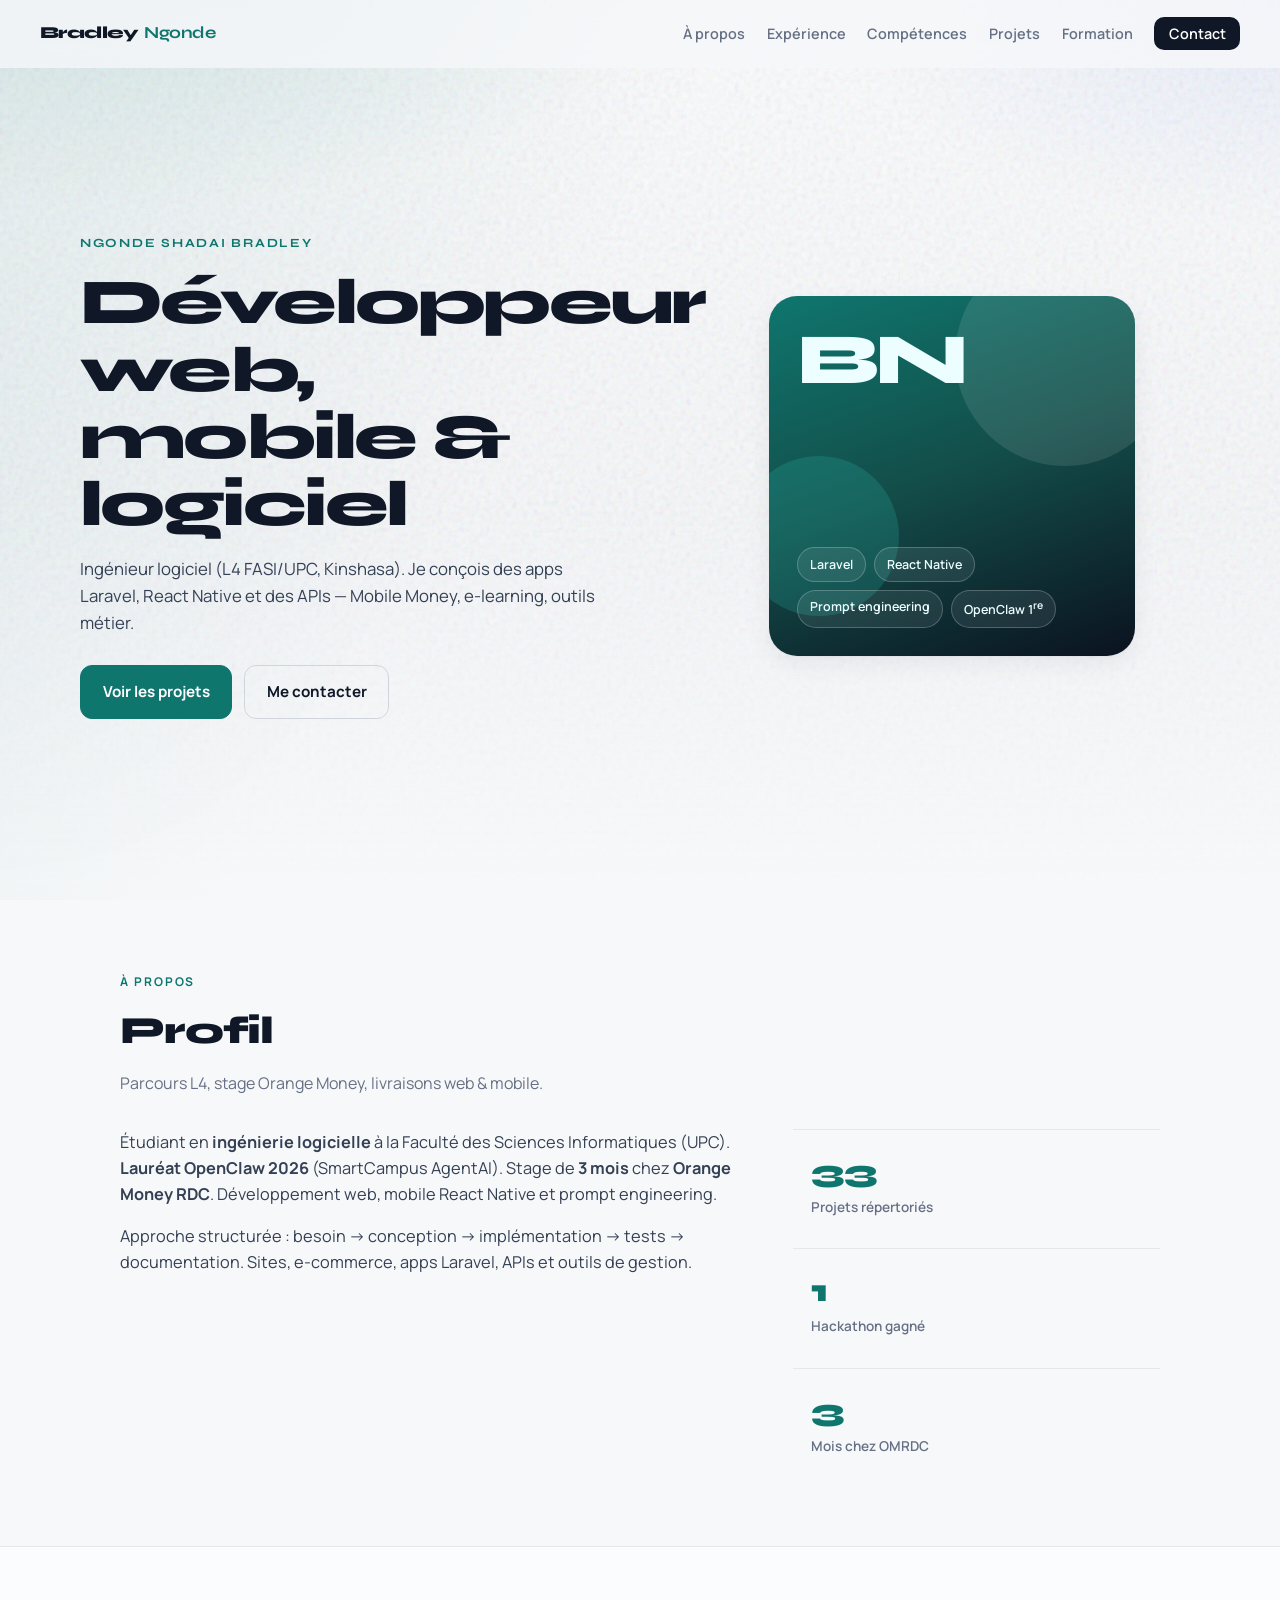
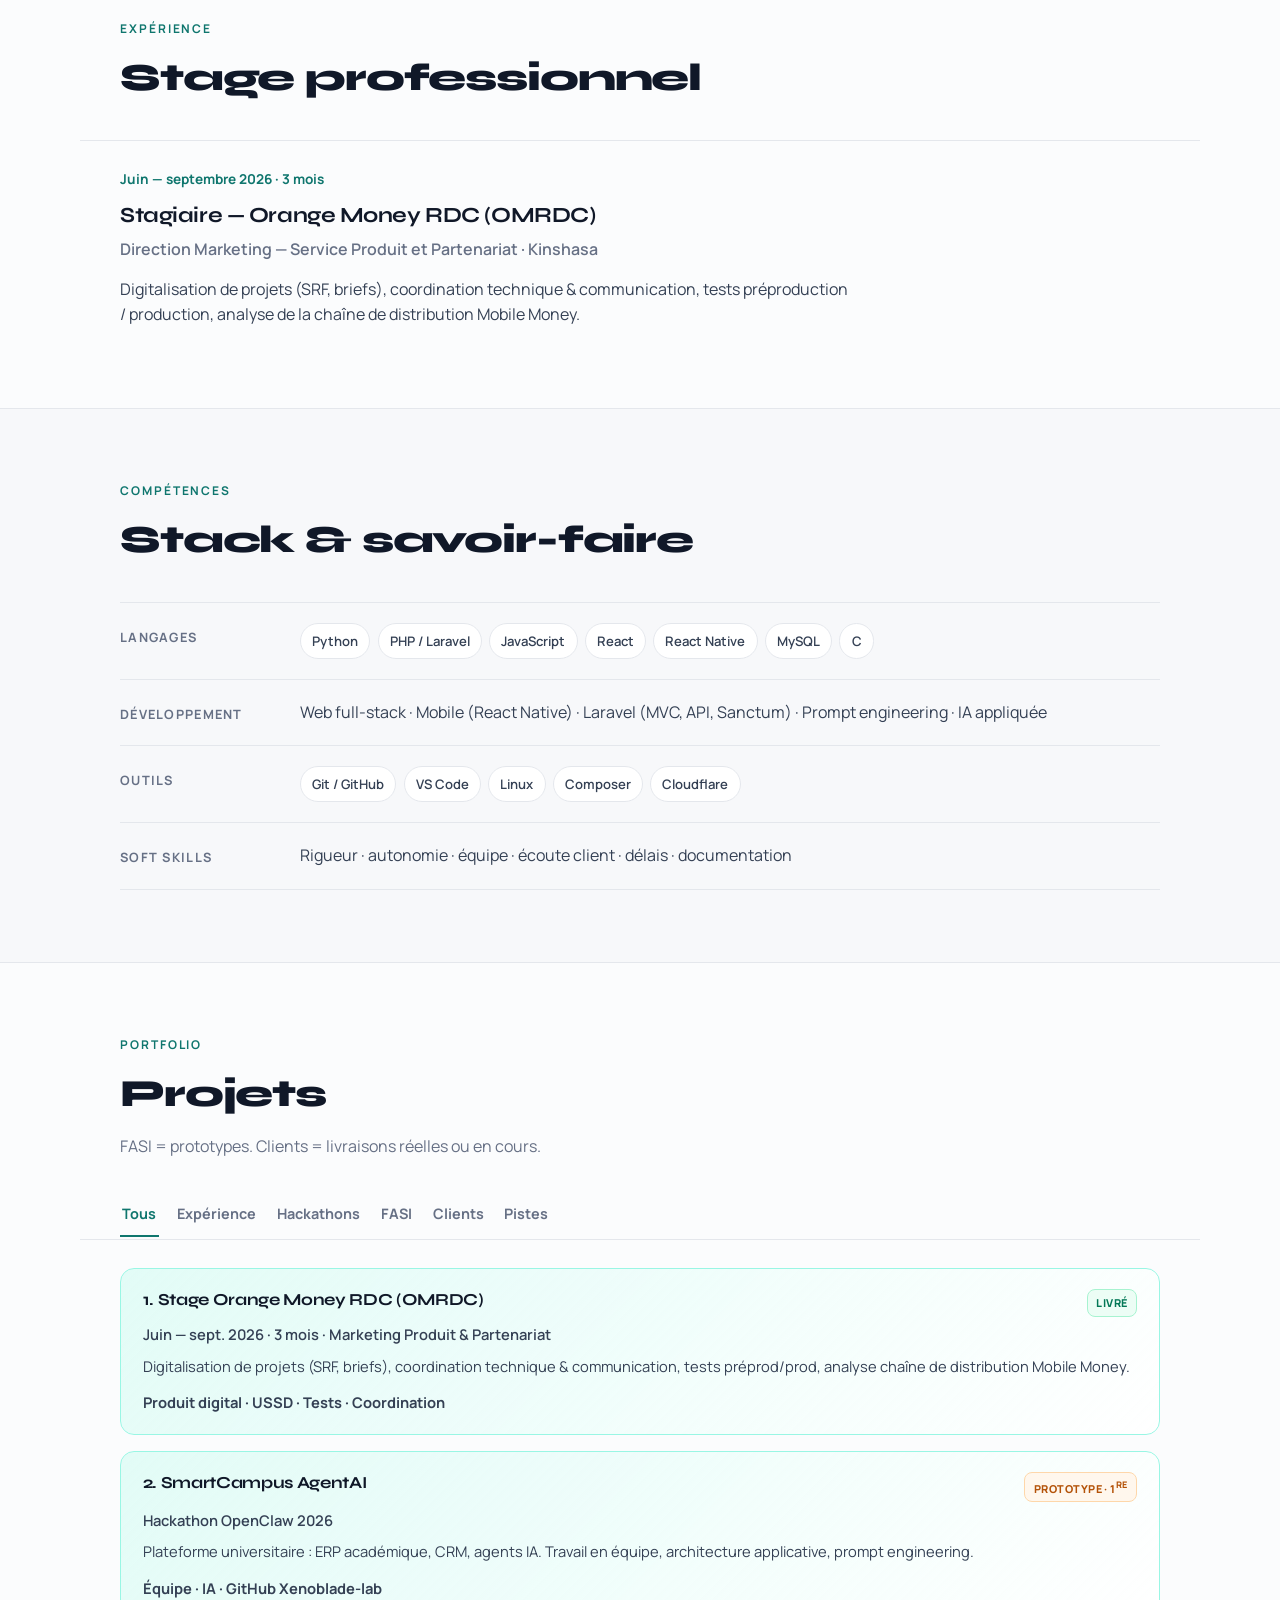
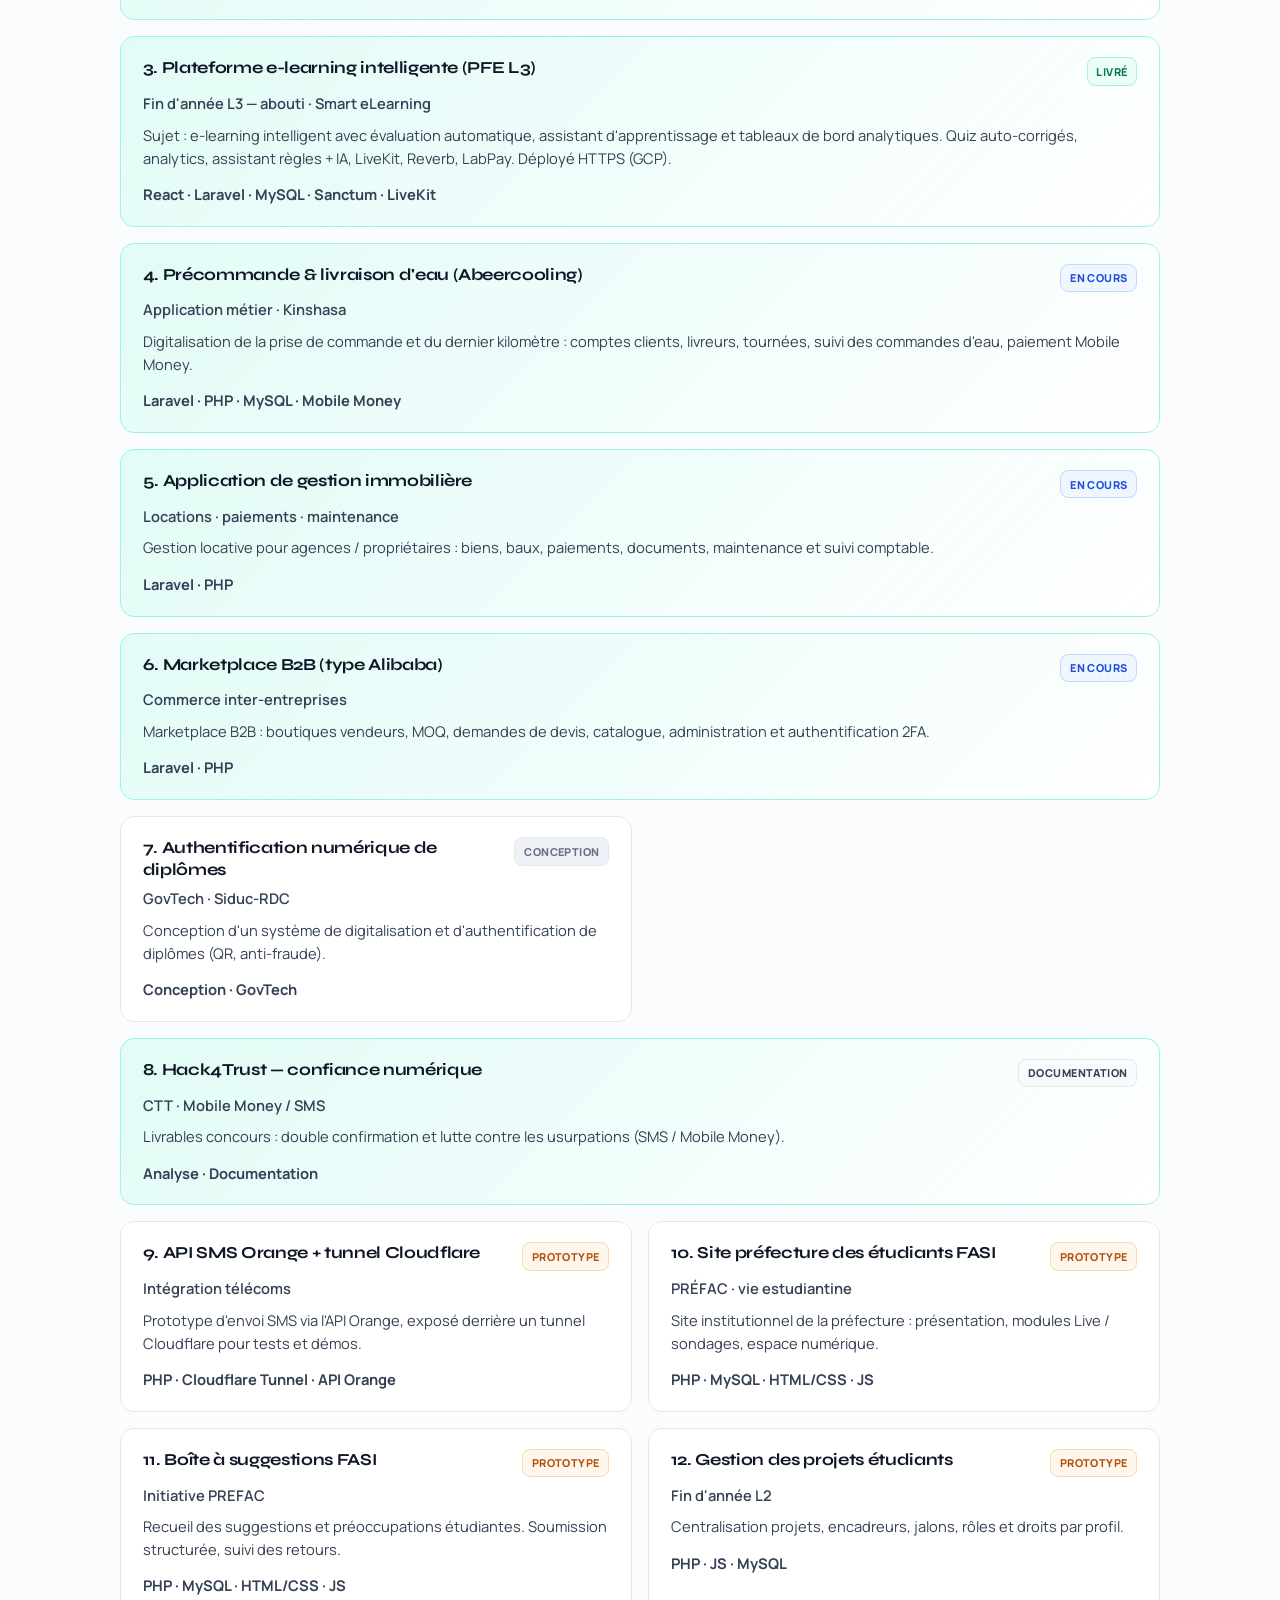
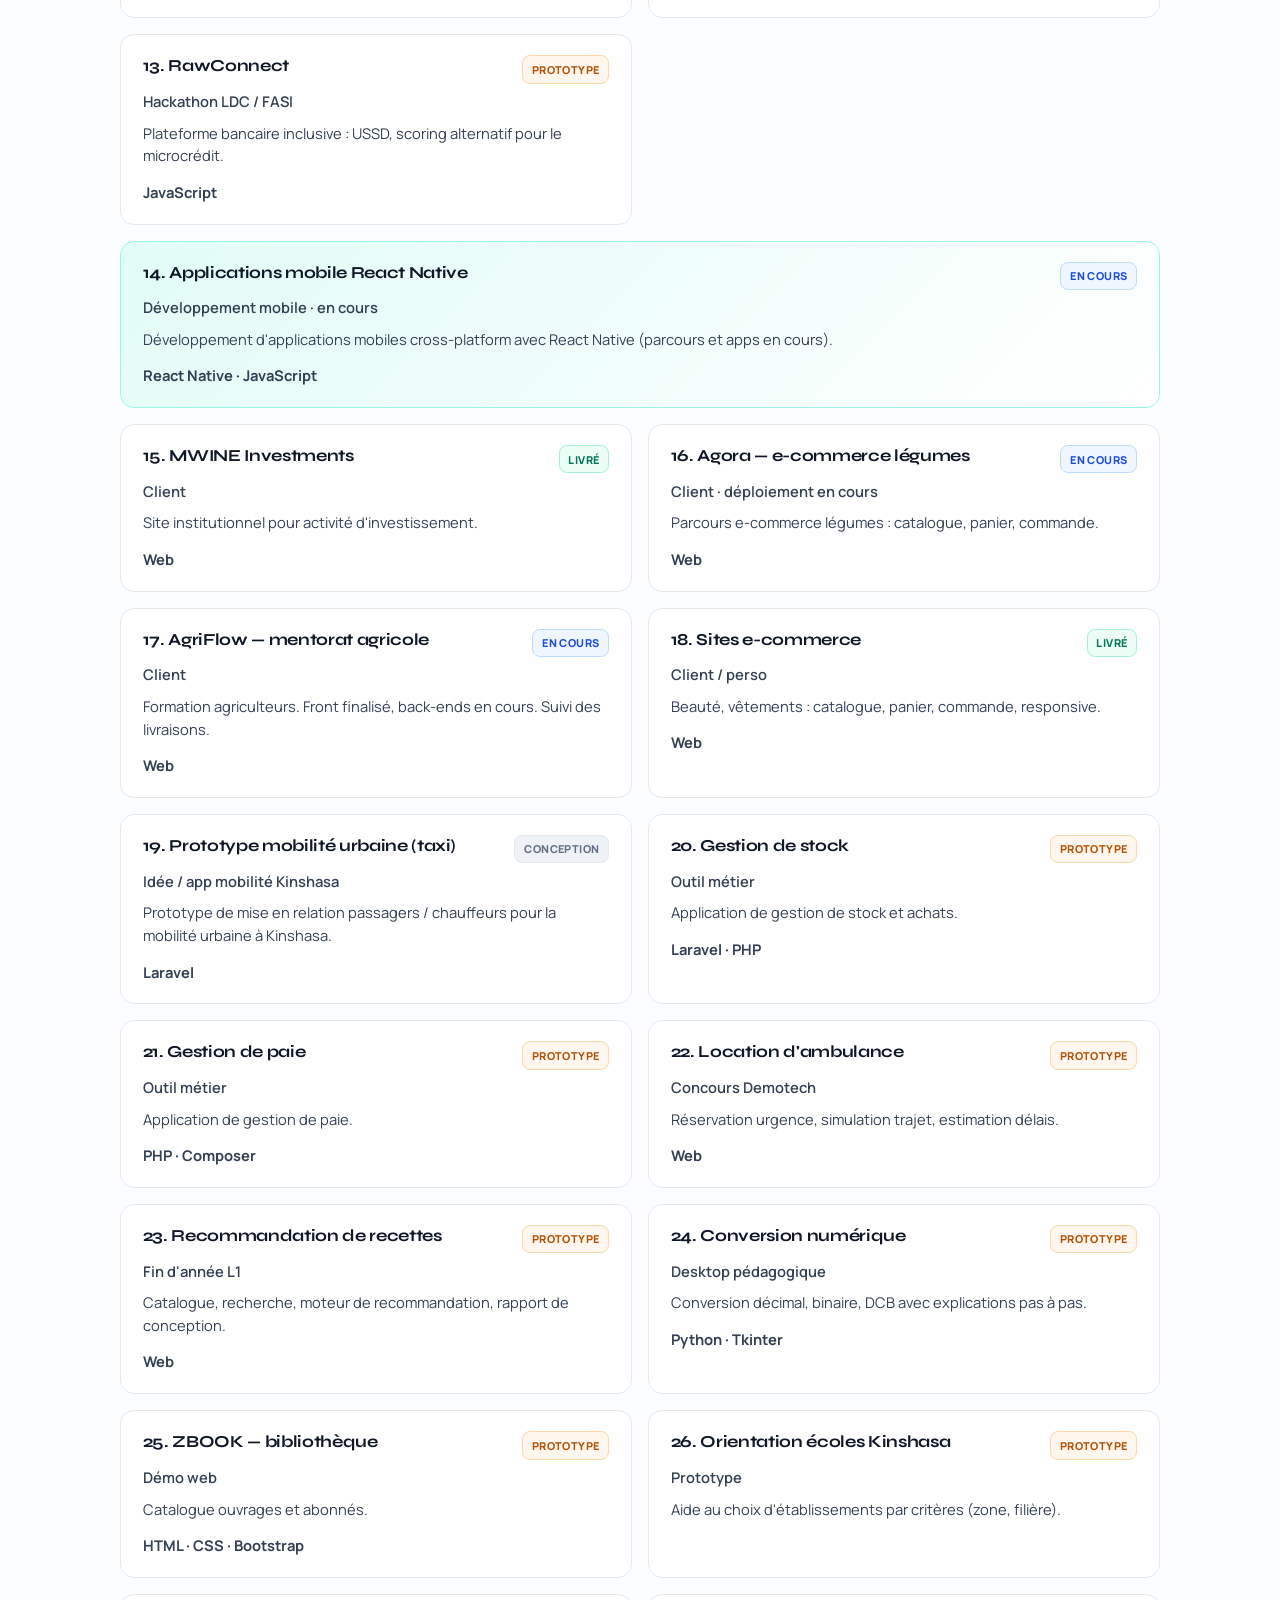
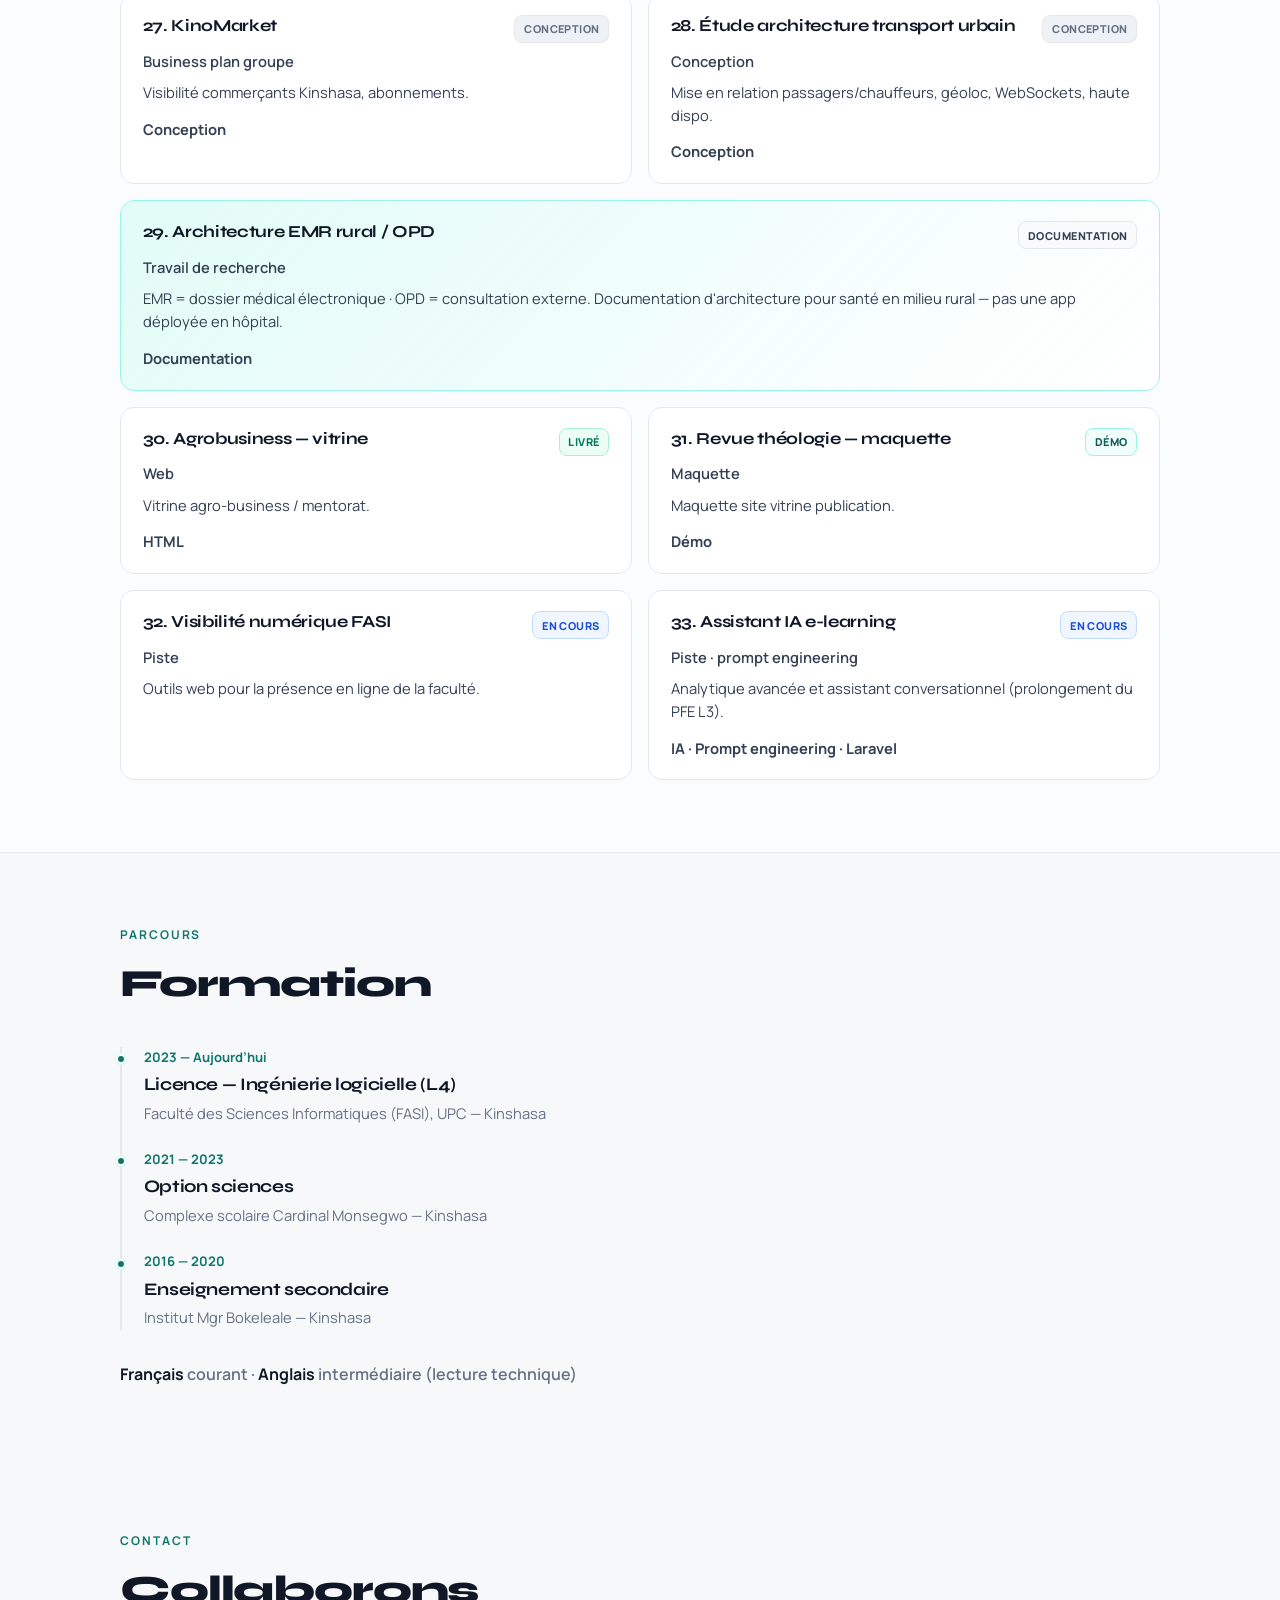
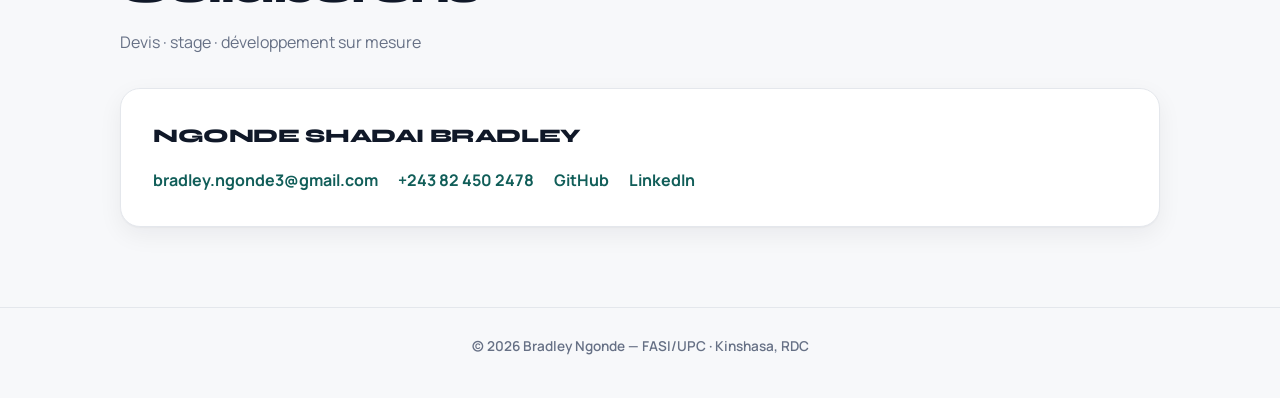
==== commit f255b15f: "Refonte visuelle du portfolio (style produit clair) Layout type Lovable/v0: typo Syne/Manrope, accen" ====
--- a/index.html
+++ b/index.html
@@ -6,190 +6,196 @@
   <meta name="description" content="Portfolio de NGONDE SHADAI BRADLEY — Développeur web, mobile & logiciel, React Native, Laravel, stage Orange Money RDC. FASI/UPC, Kinshasa." />
   <title>Bradley Ngonde — Portfolio</title>
   <link rel="preconnect" href="https://fonts.googleapis.com" />
-  <link href="https://fonts.googleapis.com/css2?family=DM+Sans:opsz,wght@9..40,400;9..40,500;9..40,600;9..40,700&family=Instrument+Serif:ital@0;1&display=swap" rel="stylesheet" />
+  <link rel="preconnect" href="https://fonts.gstatic.com" crossorigin />
+  <link href="https://fonts.googleapis.com/css2?family=Manrope:wght@400;500;600;700;800&family=Syne:wght@600;700;800&display=swap" rel="stylesheet" />
   <link rel="stylesheet" href="css/style.css" />
 </head>
 <body>
-  <div class="bg-mesh" aria-hidden="true"></div>
-
-  <nav class="nav">
-    <a href="#accueil" class="nav-logo">Bradley <span>Ngonde</span></a>
-    <button class="nav-toggle" type="button" aria-label="Menu">☰</button>
+  <div class="page-bg" aria-hidden="true"></div>
+
+  <nav class="nav" id="nav">
+    <a href="#accueil" class="nav-logo">Bradley<span>Ngonde</span></a>
+    <button class="nav-toggle" type="button" aria-label="Menu" aria-expanded="false">
+      <span></span><span></span>
+    </button>
     <ul class="nav-links">
-      <li><a href="#accueil">Accueil</a></li>
       <li><a href="#apropos">À propos</a></li>
+      <li><a href="#experience">Expérience</a></li>
       <li><a href="#competences">Compétences</a></li>
       <li><a href="#projets">Projets</a></li>
-      <li><a href="#experience">Expérience</a></li>
       <li><a href="#formation">Formation</a></li>
-      <li><a href="#contact">Contact</a></li>
+      <li><a href="#contact" class="nav-cta">Contact</a></li>
     </ul>
   </nav>
 
   <header id="accueil" class="hero">
-    <div class="hero-content">
-      <div class="hero-badge">🏆 1<sup>re</sup> place · Hackathon OpenClaw 2026</div>
-      <h1>NGONDE SHADAI<br><em>Bradley</em></h1>
-      <p class="hero-role">Développeur web, mobile & logiciel · Ingénieur logiciel</p>
-      <p class="hero-desc">
-        Ingénierie logicielle (L4 — année terminale) — FASI/UPC, Kinshasa. Stage de 3 mois chez Orange Money RDC (OMRDC).
-        Je développe des solutions web et mobile : Laravel, React, React Native, APIs, apps métier et Mobile Money.
-      </p>
-      <div class="hero-cta">
-        <a href="#projets" class="btn btn-primary">Voir mes projets</a>
-        <a href="#contact" class="btn btn-outline">Me contacter</a>
-        <a href="https://github.com/Xenoblade-lab" class="btn btn-outline" target="_blank" rel="noopener">GitHub</a>
-      </div>
-    </div>
-    <div class="hero-scroll">Défiler</div>
+    <div class="hero-plane" aria-hidden="true"></div>
+    <div class="hero-inner">
+      <div class="hero-copy">
+        <p class="hero-brand">NGONDE SHADAI BRADLEY</p>
+        <h1>Développeur web,<br />mobile &amp; logiciel</h1>
+        <p class="hero-lead">
+          Ingénieur logiciel (L4 FASI/UPC, Kinshasa). Je conçois des apps Laravel, React Native et des APIs — Mobile Money, e-learning, outils métier.
+        </p>
+        <div class="hero-cta">
+          <a href="#projets" class="btn btn-primary">Voir les projets</a>
+          <a href="#contact" class="btn btn-ghost">Me contacter</a>
+        </div>
+      </div>
+      <aside class="hero-visual" aria-hidden="true">
+        <div class="hero-panel">
+          <div class="hero-mark">BN</div>
+          <ul class="hero-chips">
+            <li>Laravel</li>
+            <li>React Native</li>
+            <li>Prompt engineering</li>
+            <li>OpenClaw 1<sup>re</sup></li>
+          </ul>
+        </div>
+      </aside>
+    </div>
   </header>
 
-  <section id="apropos">
-    <p class="section-label reveal">À propos</p>
-    <h2 class="section-title reveal">Qui suis-je ?</h2>
-    <div class="about-grid">
-      <div class="about-text reveal">
+  <section id="apropos" class="section">
+    <div class="section-head">
+      <p class="eyebrow">À propos</p>
+      <h2>Profil</h2>
+      <p class="section-sub">Parcours L4, stage Orange Money, livraisons web &amp; mobile.</p>
+    </div>
+    <div class="about-layout">
+      <div class="about-copy reveal">
         <p>
-          Étudiant en <strong>quatrième année de Licence (année terminale — L4)</strong>, filière <strong>ingénierie logicielle</strong>,
-          à la Faculté des Sciences Informatiques de l’Université Protestante au Congo.
+          Étudiant en <strong>ingénierie logicielle</strong> à la Faculté des Sciences Informatiques (UPC).
+          <strong>Lauréat OpenClaw 2026</strong> (SmartCampus AgentAI). Stage de <strong>3 mois</strong> chez
+          <strong>Orange Money RDC</strong>. Développement web, mobile React Native et prompt engineering.
         </p>
         <p>
-          <strong>Lauréat OpenClaw 2026</strong> avec SmartCampus AgentAI. Stage de <strong>3 mois</strong> chez
-          <strong>Orange Money RDC (OMRDC)</strong>. Projets en éducation, Mobile Money, apps métier
-          et développement <strong>mobile React Native</strong>.
+          Approche structurée : besoin → conception → implémentation → tests → documentation.
+          Sites, e-commerce, apps Laravel, APIs et outils de gestion.
         </p>
       </div>
-      <div class="about-text reveal">
-        <p>
-          <strong>Ce que je propose :</strong> conception et développement —
-          site, e-commerce, app Laravel, API, outil de gestion, application mobile, prompt engineering.
-        </p>
-        <p>
-          Approche structurée : analyse du besoin, conception, implémentation, tests et documentation.
-        </p>
-      </div>
-    </div>
-    <div class="stats reveal">
-      <div class="stat">
-        <div class="stat-num" data-count="33">0</div>
-        <div class="stat-label">Projets répertoriés</div>
-      </div>
-      <div class="stat">
-        <div class="stat-num" data-count="1">0</div>
-        <div class="stat-label">Hackathon gagné</div>
-      </div>
-      <div class="stat">
-        <div class="stat-num" data-count="3">0</div>
-        <div class="stat-label">Mois chez OMRDC</div>
-      </div>
-    </div>
-  </section>
-
-  <section id="experience">
-    <p class="section-label reveal">Expérience</p>
-    <h2 class="section-title reveal">Stage professionnel</h2>
-    <div class="timeline">
-      <div class="timeline-item reveal">
-        <p class="period">Juin — septembre 2026 · 3 mois</p>
-        <h4>Stagiaire — Orange Money RDC (OMRDC)</h4>
-        <p class="place">Direction Marketing — Service Produit et Partenariat · Kinshasa</p>
-        <p style="color:var(--muted);margin-top:0.6rem;font-size:0.95rem;">
-          Digitalisation de projets (SRF, briefs), coordination technique &amp; communication,
-          tests préproduction / production, analyse de la chaîne de distribution Mobile Money.
-        </p>
-      </div>
-    </div>
-  </section>
-
-  <section id="competences">
-    <p class="section-label reveal">Compétences</p>
-    <h2 class="section-title reveal">Stack & savoir-faire</h2>
-    <div class="skills-grid">
-      <div class="skill-card reveal">
+      <dl class="about-metrics reveal">
+        <div>
+          <dt data-count="33">0</dt>
+          <dd>Projets répertoriés</dd>
+        </div>
+        <div>
+          <dt data-count="1">0</dt>
+          <dd>Hackathon gagné</dd>
+        </div>
+        <div>
+          <dt data-count="3">0</dt>
+          <dd>Mois chez OMRDC</dd>
+        </div>
+      </dl>
+    </div>
+  </section>
+
+  <section id="experience" class="section section-alt">
+    <div class="section-head">
+      <p class="eyebrow">Expérience</p>
+      <h2>Stage professionnel</h2>
+    </div>
+    <article class="exp-block reveal">
+      <p class="exp-when">Juin — septembre 2026 · 3 mois</p>
+      <h3>Stagiaire — Orange Money RDC (OMRDC)</h3>
+      <p class="exp-where">Direction Marketing — Service Produit et Partenariat · Kinshasa</p>
+      <p class="exp-body">
+        Digitalisation de projets (SRF, briefs), coordination technique &amp; communication,
+        tests préproduction / production, analyse de la chaîne de distribution Mobile Money.
+      </p>
+    </article>
+  </section>
+
+  <section id="competences" class="section">
+    <div class="section-head">
+      <p class="eyebrow">Compétences</p>
+      <h2>Stack &amp; savoir-faire</h2>
+    </div>
+    <div class="skills-rows">
+      <div class="skill-row reveal">
         <h3>Langages</h3>
-        <div class="tags">
-          <span class="tag">Python</span>
-          <span class="tag">PHP</span>
-          <span class="tag">Laravel</span>
-          <span class="tag">JavaScript</span>
-          <span class="tag">React</span>
-          <span class="tag">React Native</span>
-          <span class="tag">MySQL</span>
-          <span class="tag">C</span>
-        </div>
-      </div>
-      <div class="skill-card reveal">
+        <ul class="chip-list">
+          <li>Python</li>
+          <li>PHP / Laravel</li>
+          <li>JavaScript</li>
+          <li>React</li>
+          <li>React Native</li>
+          <li>MySQL</li>
+          <li>C</li>
+        </ul>
+      </div>
+      <div class="skill-row reveal">
         <h3>Développement</h3>
         <p>Web full-stack · Mobile (React Native) · Laravel (MVC, API, Sanctum) · Prompt engineering · IA appliquée</p>
       </div>
-      <div class="skill-card reveal">
+      <div class="skill-row reveal">
         <h3>Outils</h3>
-        <div class="tags">
-          <span class="tag">Git</span>
-          <span class="tag">GitHub</span>
-          <span class="tag">VS Code</span>
-          <span class="tag">Linux</span>
-          <span class="tag">Composer</span>
-          <span class="tag">Cloudflare</span>
-        </div>
-      </div>
-      <div class="skill-card reveal">
+        <ul class="chip-list">
+          <li>Git / GitHub</li>
+          <li>VS Code</li>
+          <li>Linux</li>
+          <li>Composer</li>
+          <li>Cloudflare</li>
+        </ul>
+      </div>
+      <div class="skill-row reveal">
         <h3>Soft skills</h3>
         <p>Rigueur · autonomie · équipe · écoute client · délais · documentation</p>
       </div>
     </div>
   </section>
 
-  <section id="projets">
-    <p class="section-label reveal">Portfolio</p>
-    <h2 class="section-title reveal">Tous mes projets</h2>
-    <p class="reveal" style="color:var(--muted);margin-bottom:1.5rem;font-size:0.95rem;">
-      Projets académiques / FASI = prototypes. Projets clients = livraisons réelles ou en cours.
-    </p>
-    <div class="filters reveal">
+  <section id="projets" class="section section-alt">
+    <div class="section-head">
+      <p class="eyebrow">Portfolio</p>
+      <h2>Projets</h2>
+      <p class="section-sub">FASI = prototypes. Clients = livraisons réelles ou en cours.</p>
+    </div>
+    <div class="filters reveal" role="tablist" aria-label="Filtrer les projets">
       <button class="filter-btn active" data-filter="all" type="button">Tous</button>
       <button class="filter-btn" data-filter="experience" type="button">Expérience</button>
       <button class="filter-btn" data-filter="hackathon" type="button">Hackathons</button>
-      <button class="filter-btn" data-filter="fasi" type="button">FASI / Académique</button>
+      <button class="filter-btn" data-filter="fasi" type="button">FASI</button>
       <button class="filter-btn" data-filter="client" type="button">Clients</button>
       <button class="filter-btn" data-filter="piste" type="button">Pistes</button>
     </div>
     <div id="projects-grid" class="projects-grid"></div>
   </section>
 
-  <section id="formation">
-    <p class="section-label reveal">Parcours</p>
-    <h2 class="section-title reveal">Formation</h2>
-    <div class="timeline">
-      <div class="timeline-item reveal">
+  <section id="formation" class="section">
+    <div class="section-head">
+      <p class="eyebrow">Parcours</p>
+      <h2>Formation</h2>
+    </div>
+    <ol class="timeline">
+      <li class="timeline-item reveal">
         <p class="period">2023 — Aujourd’hui</p>
-        <h4>Licence — Ingénierie logicielle (L4 — année terminale)</h4>
+        <h3>Licence — Ingénierie logicielle (L4)</h3>
         <p class="place">Faculté des Sciences Informatiques (FASI), UPC — Kinshasa</p>
-      </div>
-      <div class="timeline-item reveal">
+      </li>
+      <li class="timeline-item reveal">
         <p class="period">2021 — 2023</p>
-        <h4>Option sciences</h4>
+        <h3>Option sciences</h3>
         <p class="place">Complexe scolaire Cardinal Monsegwo — Kinshasa</p>
-      </div>
-      <div class="timeline-item reveal">
+      </li>
+      <li class="timeline-item reveal">
         <p class="period">2016 — 2020</p>
-        <h4>Enseignement secondaire</h4>
+        <h3>Enseignement secondaire</h3>
         <p class="place">Institut Mgr Bokeleale — Kinshasa</p>
-      </div>
-    </div>
-    <div class="reveal" style="margin-top:2rem;">
-      <h3 style="font-size:1.1rem;margin-bottom:0.75rem;">Langues</h3>
-      <p style="color:#94a3b8;"><strong style="color:var(--text)">Français</strong> — courant &nbsp;·&nbsp;
-        <strong style="color:var(--text)">Anglais</strong> — intermédiaire (lecture technique)</p>
-    </div>
-  </section>
-
-  <section id="contact" class="contact-section">
-    <p class="section-label reveal">Contact</p>
-    <h2 class="section-title reveal">Collaborons</h2>
-    <div class="contact-box reveal">
-      <p>Devis · stage · développement sur mesure</p>
-      <h3 style="margin:1rem 0;font-size:1.35rem;">NGONDE SHADAI BRADLEY</h3>
+      </li>
+    </ol>
+    <p class="langs reveal"><strong>Français</strong> courant · <strong>Anglais</strong> intermédiaire (lecture technique)</p>
+  </section>
+
+  <section id="contact" class="section contact-section">
+    <div class="section-head">
+      <p class="eyebrow">Contact</p>
+      <h2>Collaborons</h2>
+      <p class="section-sub">Devis · stage · développement sur mesure</p>
+    </div>
+    <div class="contact-panel reveal">
+      <p class="contact-name">NGONDE SHADAI BRADLEY</p>
       <div class="contact-links">
         <a href="mailto:bradley.ngonde3@gmail.com">bradley.ngonde3@gmail.com</a>
         <a href="tel:+243824502478">+243 82 450 2478</a>
@@ -199,8 +205,8 @@
     </div>
   </section>
 
-  <footer>
-    <p>© 2026 Bradley Ngonde — Portfolio FASI/UPC · Kinshasa, RDC</p>
+  <footer class="site-footer">
+    <p>© 2026 Bradley Ngonde — FASI/UPC · Kinshasa, RDC</p>
   </footer>
 
   <script src="js/main.js"></script>
--- a/css/style.css
+++ b/css/style.css
@@ -0,0 +1,749 @@
+:root {
+  --ink: #101828;
+  --ink-soft: #344054;
+  --muted: #667085;
+  --line: #e4e7ec;
+  --line-strong: #d0d5dd;
+  --surface: #f7f8fa;
+  --surface-2: #eef2f6;
+  --white: #ffffff;
+  --accent: #0f766e;
+  --accent-deep: #115e59;
+  --accent-soft: #ccfbf1;
+  --warn: #b45309;
+  --ok: #047857;
+  --info: #1d4ed8;
+  --nav-h: 68px;
+  --radius: 14px;
+  --ease: cubic-bezier(0.22, 1, 0.36, 1);
+  --shadow-soft: 0 1px 2px rgba(16, 24, 40, 0.04), 0 8px 24px rgba(16, 24, 40, 0.06);
+  --max: 1120px;
+}
+
+*, *::before, *::after { box-sizing: border-box; margin: 0; padding: 0; }
+
+html {
+  scroll-behavior: smooth;
+  scroll-padding-top: calc(var(--nav-h) + 12px);
+}
+
+body {
+  font-family: "Manrope", system-ui, sans-serif;
+  background: var(--surface);
+  color: var(--ink);
+  line-height: 1.6;
+  overflow-x: hidden;
+  -webkit-font-smoothing: antialiased;
+}
+
+.page-bg {
+  position: fixed;
+  inset: 0;
+  z-index: -2;
+  background:
+    radial-gradient(1000px 500px at 10% -10%, rgba(15, 118, 110, 0.12), transparent 60%),
+    radial-gradient(800px 420px at 100% 0%, rgba(29, 78, 216, 0.08), transparent 55%),
+    linear-gradient(180deg, #fbfcfd 0%, var(--surface) 40%, #f3f5f8 100%);
+}
+
+.page-bg::after {
+  content: "";
+  position: absolute;
+  inset: 0;
+  opacity: 0.35;
+  background-image: url("data:image/svg+xml,%3Csvg viewBox='0 0 200 200' xmlns='http://www.w3.org/2000/svg'%3E%3Cfilter id='n'%3E%3CfeTurbulence type='fractalNoise' baseFrequency='0.85' numOctaves='3' stitchTiles='stitch'/%3E%3C/filter%3E%3Crect width='100%25' height='100%25' filter='url(%23n)' opacity='0.45'/%3E%3C/svg%3E");
+  pointer-events: none;
+  mix-blend-mode: multiply;
+}
+
+/* Nav */
+.nav {
+  position: fixed;
+  top: 0;
+  left: 0;
+  right: 0;
+  height: var(--nav-h);
+  z-index: 1000;
+  display: flex;
+  align-items: center;
+  justify-content: space-between;
+  padding: 0 clamp(1rem, 4vw, 2.5rem);
+  background: rgba(247, 248, 250, 0.78);
+  backdrop-filter: blur(14px);
+  border-bottom: 1px solid transparent;
+  transition: border-color 0.3s var(--ease), background 0.3s;
+}
+
+.nav.scrolled {
+  border-bottom-color: var(--line);
+  background: rgba(255, 255, 255, 0.88);
+}
+
+.nav-logo {
+  font-family: "Syne", sans-serif;
+  font-weight: 800;
+  font-size: 1.05rem;
+  letter-spacing: -0.03em;
+  color: var(--ink);
+  text-decoration: none;
+}
+
+.nav-logo span {
+  margin-left: 0.35rem;
+  color: var(--accent);
+  font-weight: 700;
+}
+
+.nav-links {
+  display: flex;
+  align-items: center;
+  gap: 1.35rem;
+  list-style: none;
+}
+
+.nav-links a {
+  color: var(--muted);
+  text-decoration: none;
+  font-size: 0.9rem;
+  font-weight: 600;
+  transition: color 0.2s;
+}
+
+.nav-links a:hover { color: var(--ink); }
+
+.nav-cta {
+  padding: 0.45rem 0.9rem !important;
+  border-radius: 10px;
+  background: var(--ink);
+  color: #fff !important;
+}
+
+.nav-cta:hover { background: var(--accent-deep) !important; color: #fff !important; }
+
+.nav-toggle {
+  display: none;
+  width: 42px;
+  height: 42px;
+  border: 1px solid var(--line);
+  border-radius: 10px;
+  background: var(--white);
+  cursor: pointer;
+  place-items: center;
+  gap: 5px;
+  flex-direction: column;
+  justify-content: center;
+}
+
+.nav-toggle span {
+  display: block;
+  width: 16px;
+  height: 2px;
+  background: var(--ink);
+  transition: transform 0.25s var(--ease);
+}
+
+/* Hero */
+.hero {
+  position: relative;
+  min-height: 100vh;
+  min-height: 100dvh;
+  display: flex;
+  align-items: center;
+  padding: calc(var(--nav-h) + 2.5rem) clamp(1rem, 4vw, 2.5rem) 3.5rem;
+  overflow: hidden;
+}
+
+.hero-plane {
+  position: absolute;
+  inset: 0;
+  z-index: -1;
+  background:
+    linear-gradient(120deg, rgba(15, 118, 110, 0.08) 0%, transparent 42%),
+    linear-gradient(180deg, transparent 55%, var(--surface) 100%);
+}
+
+.hero-inner {
+  width: min(100%, var(--max));
+  margin: 0 auto;
+  display: grid;
+  grid-template-columns: 1.15fr 0.85fr;
+  gap: clamp(2rem, 5vw, 4rem);
+  align-items: center;
+}
+
+.hero-brand {
+  font-family: "Syne", sans-serif;
+  font-weight: 700;
+  font-size: 0.78rem;
+  letter-spacing: 0.14em;
+  text-transform: uppercase;
+  color: var(--accent);
+  margin-bottom: 1rem;
+  animation: rise 0.8s var(--ease) both;
+}
+
+.hero h1 {
+  font-family: "Syne", sans-serif;
+  font-weight: 800;
+  font-size: clamp(2.4rem, 6vw, 4rem);
+  line-height: 1.05;
+  letter-spacing: -0.04em;
+  color: var(--ink);
+  animation: rise 0.85s 0.08s var(--ease) both;
+}
+
+.hero-lead {
+  margin-top: 1.15rem;
+  max-width: 34rem;
+  font-size: 1.05rem;
+  color: var(--ink-soft);
+  animation: rise 0.85s 0.16s var(--ease) both;
+}
+
+.hero-cta {
+  display: flex;
+  flex-wrap: wrap;
+  gap: 0.75rem;
+  margin-top: 1.75rem;
+  animation: rise 0.85s 0.24s var(--ease) both;
+}
+
+.btn {
+  display: inline-flex;
+  align-items: center;
+  justify-content: center;
+  padding: 0.85rem 1.35rem;
+  border-radius: 12px;
+  font-weight: 700;
+  font-size: 0.95rem;
+  text-decoration: none;
+  transition: transform 0.2s var(--ease), background 0.2s, color 0.2s, border-color 0.2s;
+}
+
+.btn:hover { transform: translateY(-1px); }
+
+.btn-primary {
+  background: var(--accent);
+  color: #fff;
+  border: 1px solid var(--accent);
+}
+
+.btn-primary:hover { background: var(--accent-deep); border-color: var(--accent-deep); }
+
+.btn-ghost {
+  background: transparent;
+  color: var(--ink);
+  border: 1px solid var(--line-strong);
+}
+
+.btn-ghost:hover { border-color: var(--ink); background: var(--white); }
+
+.hero-visual { animation: rise 0.9s 0.2s var(--ease) both; }
+
+.hero-panel {
+  position: relative;
+  min-height: 360px;
+  border-radius: 28px;
+  padding: 1.75rem;
+  background:
+    linear-gradient(160deg, #0f766e 0%, #134e4a 48%, #0b1220 100%);
+  color: #ecfeff;
+  display: flex;
+  flex-direction: column;
+  justify-content: space-between;
+  overflow: hidden;
+  box-shadow: var(--shadow-soft);
+}
+
+.hero-panel::before {
+  content: "";
+  position: absolute;
+  width: 220px;
+  height: 220px;
+  right: -40px;
+  top: -50px;
+  border-radius: 50%;
+  background: rgba(255, 255, 255, 0.1);
+}
+
+.hero-panel::after {
+  content: "";
+  position: absolute;
+  width: 160px;
+  height: 160px;
+  left: -30px;
+  bottom: 40px;
+  border-radius: 50%;
+  background: rgba(45, 212, 191, 0.18);
+}
+
+.hero-mark {
+  position: relative;
+  z-index: 1;
+  font-family: "Syne", sans-serif;
+  font-size: 4.5rem;
+  font-weight: 800;
+  letter-spacing: -0.06em;
+  line-height: 1;
+}
+
+.hero-chips {
+  position: relative;
+  z-index: 1;
+  list-style: none;
+  display: flex;
+  flex-wrap: wrap;
+  gap: 0.5rem;
+}
+
+.hero-chips li {
+  padding: 0.4rem 0.75rem;
+  border: 1px solid rgba(255, 255, 255, 0.22);
+  border-radius: 999px;
+  font-size: 0.78rem;
+  font-weight: 600;
+  background: rgba(255, 255, 255, 0.08);
+}
+
+/* Sections */
+.section {
+  width: min(100%, var(--max));
+  margin: 0 auto;
+  padding: 4.5rem clamp(1rem, 4vw, 2.5rem);
+}
+
+.section-alt {
+  width: 100%;
+  max-width: none;
+  background: rgba(255, 255, 255, 0.55);
+  border-block: 1px solid var(--line);
+  padding-inline: 0;
+}
+
+.section-alt > .section-head,
+.section-alt > .filters,
+.section-alt > .projects-grid,
+.section-alt > .exp-block {
+  width: min(100%, var(--max));
+  margin-inline: auto;
+  padding-inline: clamp(1rem, 4vw, 2.5rem);
+}
+
+.section-head { margin-bottom: 2rem; }
+
+.eyebrow {
+  font-size: 0.75rem;
+  font-weight: 700;
+  letter-spacing: 0.16em;
+  text-transform: uppercase;
+  color: var(--accent);
+  margin-bottom: 0.55rem;
+}
+
+.section-head h2 {
+  font-family: "Syne", sans-serif;
+  font-size: clamp(1.8rem, 4vw, 2.4rem);
+  letter-spacing: -0.03em;
+  font-weight: 800;
+}
+
+.section-sub {
+  margin-top: 0.6rem;
+  color: var(--muted);
+  max-width: 36rem;
+}
+
+.reveal {
+  opacity: 0;
+  transform: translateY(22px);
+  transition: opacity 0.7s var(--ease), transform 0.7s var(--ease);
+}
+
+.reveal.visible {
+  opacity: 1;
+  transform: translateY(0);
+}
+
+/* About */
+.about-layout {
+  display: grid;
+  grid-template-columns: 1.4fr 0.8fr;
+  gap: 2rem;
+  align-items: start;
+}
+
+.about-copy p {
+  color: var(--ink-soft);
+  margin-bottom: 1rem;
+  font-size: 1.02rem;
+}
+
+.about-metrics {
+  display: grid;
+  gap: 0.85rem;
+}
+
+.about-metrics > div {
+  padding: 1rem 1.1rem;
+  border-top: 1px solid var(--line);
+}
+
+.about-metrics dt {
+  font-family: "Syne", sans-serif;
+  font-size: 2rem;
+  font-weight: 800;
+  letter-spacing: -0.04em;
+  color: var(--accent);
+}
+
+.about-metrics dd {
+  font-size: 0.85rem;
+  color: var(--muted);
+  font-weight: 600;
+}
+
+/* Experience */
+.exp-block {
+  padding: 1.75rem 0 0.5rem;
+  border-top: 1px solid var(--line);
+}
+
+.exp-when {
+  font-size: 0.85rem;
+  font-weight: 700;
+  color: var(--accent);
+  margin-bottom: 0.45rem;
+}
+
+.exp-block h3 {
+  font-family: "Syne", sans-serif;
+  font-size: 1.35rem;
+  letter-spacing: -0.02em;
+}
+
+.exp-where {
+  color: var(--muted);
+  margin-top: 0.25rem;
+  font-weight: 600;
+}
+
+.exp-body {
+  margin-top: 0.9rem;
+  color: var(--ink-soft);
+  max-width: 46rem;
+}
+
+/* Skills */
+.skills-rows {
+  display: grid;
+  gap: 0;
+  border-top: 1px solid var(--line);
+}
+
+.skill-row {
+  display: grid;
+  grid-template-columns: 160px 1fr;
+  gap: 1.25rem;
+  padding: 1.25rem 0;
+  border-bottom: 1px solid var(--line);
+  align-items: start;
+}
+
+.skill-row h3 {
+  font-size: 0.8rem;
+  text-transform: uppercase;
+  letter-spacing: 0.1em;
+  color: var(--muted);
+  font-weight: 700;
+  padding-top: 0.25rem;
+}
+
+.skill-row p { color: var(--ink-soft); }
+
+.chip-list {
+  list-style: none;
+  display: flex;
+  flex-wrap: wrap;
+  gap: 0.45rem;
+}
+
+.chip-list li {
+  padding: 0.4rem 0.7rem;
+  border: 1px solid var(--line);
+  border-radius: 999px;
+  background: var(--white);
+  font-size: 0.82rem;
+  font-weight: 600;
+  color: var(--ink-soft);
+}
+
+/* Filters */
+.filters {
+  display: flex;
+  flex-wrap: wrap;
+  gap: 0.35rem 1rem;
+  margin-bottom: 1.75rem;
+  border-bottom: 1px solid var(--line);
+  padding-bottom: 0.15rem;
+}
+
+.filter-btn {
+  appearance: none;
+  border: none;
+  background: transparent;
+  color: var(--muted);
+  font: inherit;
+  font-size: 0.9rem;
+  font-weight: 700;
+  padding: 0.65rem 0.15rem;
+  cursor: pointer;
+  border-bottom: 2px solid transparent;
+  margin-bottom: -1px;
+  transition: color 0.2s, border-color 0.2s;
+}
+
+.filter-btn:hover { color: var(--ink); }
+
+.filter-btn.active {
+  color: var(--accent);
+  border-bottom-color: var(--accent);
+}
+
+/* Projects */
+.projects-grid {
+  display: grid;
+  grid-template-columns: repeat(2, minmax(0, 1fr));
+  gap: 1rem;
+}
+
+.project-card {
+  background: var(--white);
+  border: 1px solid var(--line);
+  border-radius: var(--radius);
+  padding: 1.25rem 1.35rem;
+  transition: border-color 0.25s var(--ease), transform 0.25s var(--ease), box-shadow 0.25s var(--ease);
+}
+
+.project-card:hover {
+  border-color: #99f6e4;
+  transform: translateY(-2px);
+  box-shadow: var(--shadow-soft);
+}
+
+.project-card.featured {
+  grid-column: 1 / -1;
+  background:
+    linear-gradient(135deg, rgba(204, 251, 241, 0.55), rgba(255, 255, 255, 0.95));
+  border-color: #99f6e4;
+}
+
+.project-head {
+  display: flex;
+  justify-content: space-between;
+  align-items: flex-start;
+  gap: 0.75rem;
+  margin-bottom: 0.4rem;
+}
+
+.project-card h3 {
+  font-family: "Syne", sans-serif;
+  font-size: 1.05rem;
+  font-weight: 700;
+  letter-spacing: -0.02em;
+  line-height: 1.3;
+}
+
+.project-meta {
+  font-size: 0.8rem;
+  color: var(--muted);
+  font-weight: 600;
+  margin-bottom: 0.55rem;
+}
+
+.project-card > p {
+  font-size: 0.92rem;
+  color: var(--ink-soft);
+  line-height: 1.55;
+}
+
+.project-stack {
+  margin-top: 0.85rem;
+  font-size: 0.78rem;
+  font-weight: 700;
+  color: var(--accent-deep);
+}
+
+.badge {
+  display: inline-block;
+  font-size: 0.68rem;
+  font-weight: 800;
+  padding: 0.28rem 0.55rem;
+  border-radius: 8px;
+  text-transform: uppercase;
+  letter-spacing: 0.04em;
+  flex-shrink: 0;
+  border: 1px solid transparent;
+}
+
+.badge-proto { background: #fff7ed; color: var(--warn); border-color: #fed7aa; }
+.badge-cours { background: #eff6ff; color: var(--info); border-color: #bfdbfe; }
+.badge-livre { background: #ecfdf5; color: var(--ok); border-color: #a7f3d0; }
+.badge-concept { background: var(--surface-2); color: var(--muted); border-color: var(--line); }
+.badge-demo { background: #f0fdfa; color: var(--accent-deep); border-color: #99f6e4; }
+.badge-doc { background: #f8fafc; color: var(--ink-soft); border-color: var(--line); }
+
+/* Timeline */
+.timeline {
+  list-style: none;
+  border-left: 2px solid var(--line);
+  padding-left: 1.35rem;
+  display: grid;
+  gap: 1.5rem;
+}
+
+.timeline-item { position: relative; }
+
+.timeline-item::before {
+  content: "";
+  position: absolute;
+  left: -1.35rem;
+  top: 0.45rem;
+  width: 10px;
+  height: 10px;
+  margin-left: -6px;
+  border-radius: 50%;
+  background: var(--accent);
+  border: 2px solid #fff;
+  box-shadow: 0 0 0 1px var(--accent-soft);
+}
+
+.timeline-item .period {
+  font-size: 0.82rem;
+  font-weight: 700;
+  color: var(--accent);
+}
+
+.timeline-item h3 {
+  font-family: "Syne", sans-serif;
+  font-size: 1.1rem;
+  margin-top: 0.2rem;
+  letter-spacing: -0.02em;
+}
+
+.timeline-item .place {
+  color: var(--muted);
+  font-size: 0.92rem;
+  margin-top: 0.15rem;
+}
+
+.langs {
+  margin-top: 2rem;
+  color: var(--muted);
+  font-weight: 600;
+}
+
+.langs strong { color: var(--ink); }
+
+/* Contact */
+.contact-section { padding-bottom: 5rem; }
+
+.contact-panel {
+  margin-top: 0.5rem;
+  padding: 2rem;
+  border: 1px solid var(--line);
+  border-radius: 20px;
+  background: var(--white);
+  box-shadow: var(--shadow-soft);
+}
+
+.contact-name {
+  font-family: "Syne", sans-serif;
+  font-weight: 800;
+  font-size: 1.2rem;
+  letter-spacing: -0.02em;
+  margin-bottom: 1rem;
+}
+
+.contact-links {
+  display: flex;
+  flex-wrap: wrap;
+  gap: 0.75rem 1.25rem;
+}
+
+.contact-links a {
+  color: var(--accent-deep);
+  font-weight: 700;
+  text-decoration: none;
+  border-bottom: 1px solid transparent;
+  transition: border-color 0.2s, color 0.2s;
+}
+
+.contact-links a:hover {
+  color: var(--ink);
+  border-bottom-color: var(--ink);
+}
+
+.site-footer {
+  text-align: center;
+  padding: 1.75rem 1rem 2.5rem;
+  color: var(--muted);
+  font-size: 0.85rem;
+  font-weight: 600;
+  border-top: 1px solid var(--line);
+}
+
+@keyframes rise {
+  from { opacity: 0; transform: translateY(18px); }
+  to { opacity: 1; transform: translateY(0); }
+}
+
+@media (max-width: 900px) {
+  .hero-inner,
+  .about-layout {
+    grid-template-columns: 1fr;
+  }
+
+  .hero-panel { min-height: 260px; }
+
+  .projects-grid { grid-template-columns: 1fr; }
+
+  .project-card.featured { grid-column: auto; }
+
+  .skill-row { grid-template-columns: 1fr; gap: 0.5rem; }
+}
+
+@media (max-width: 768px) {
+  .nav-toggle { display: inline-flex; }
+
+  .nav-links {
+    position: fixed;
+    top: var(--nav-h);
+    left: 0;
+    right: 0;
+    flex-direction: column;
+    align-items: stretch;
+    gap: 0.35rem;
+    padding: 1rem;
+    background: rgba(255, 255, 255, 0.96);
+    border-bottom: 1px solid var(--line);
+    transform: translateY(-110%);
+    opacity: 0;
+    pointer-events: none;
+    transition: transform 0.3s var(--ease), opacity 0.3s;
+  }
+
+  .nav-links.open {
+    transform: translateY(0);
+    opacity: 1;
+    pointer-events: auto;
+  }
+
+  .nav-links a {
+    padding: 0.75rem 0.85rem;
+    border-radius: 10px;
+  }
+
+  .nav-cta { text-align: center; }
+
+  .hero { min-height: auto; padding-top: calc(var(--nav-h) + 2rem); }
+}
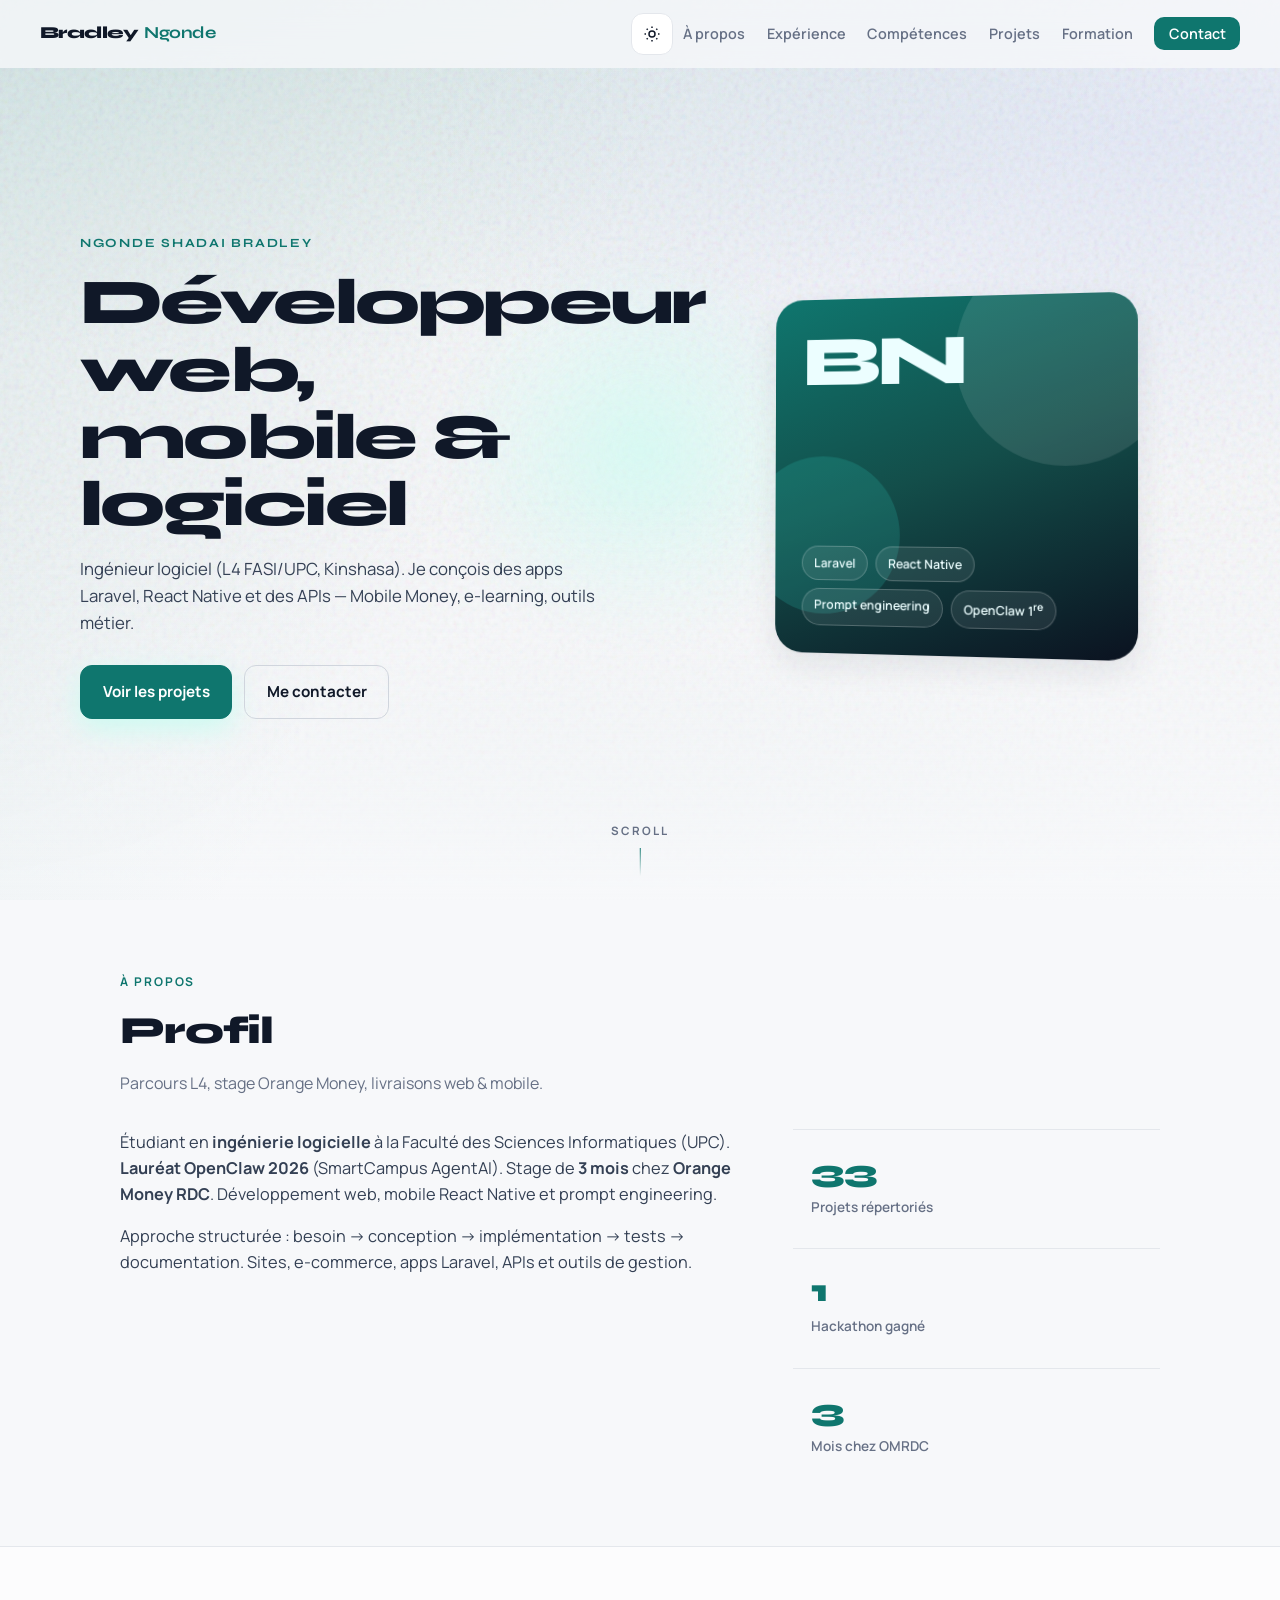
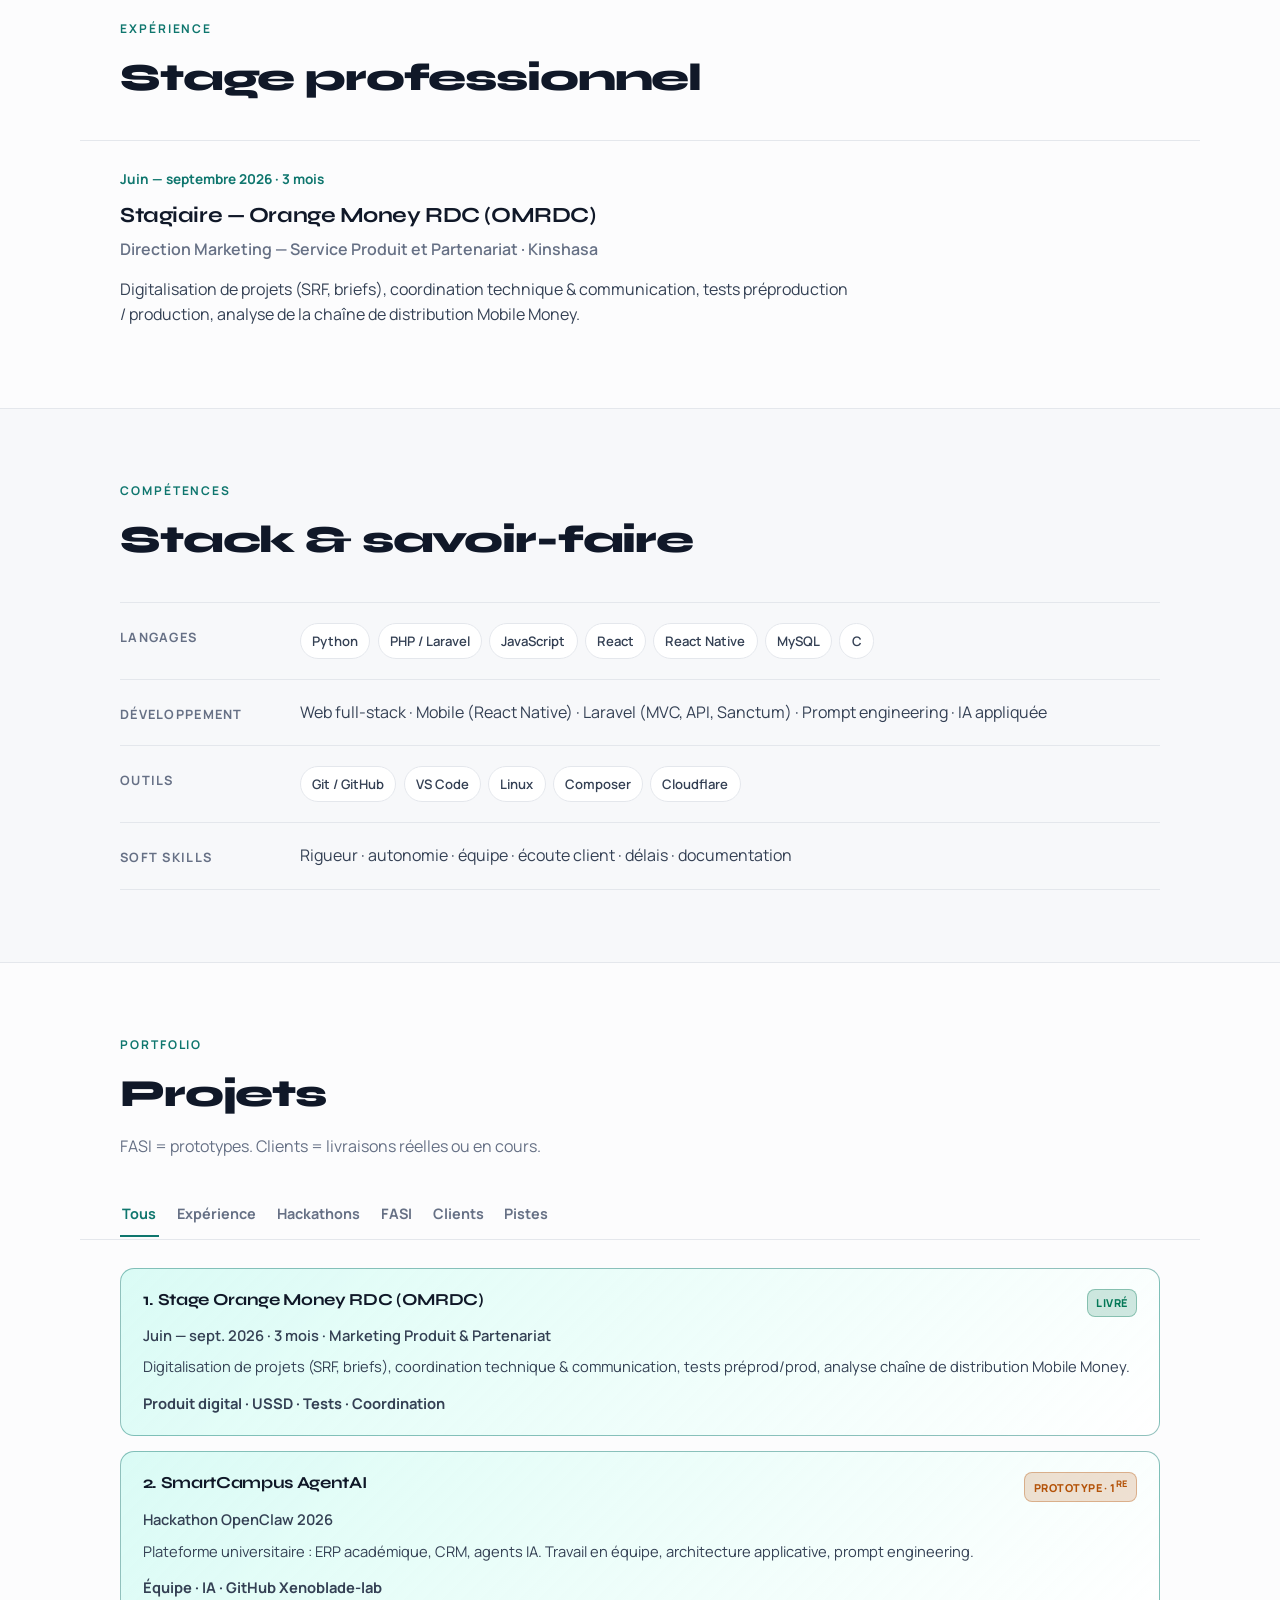
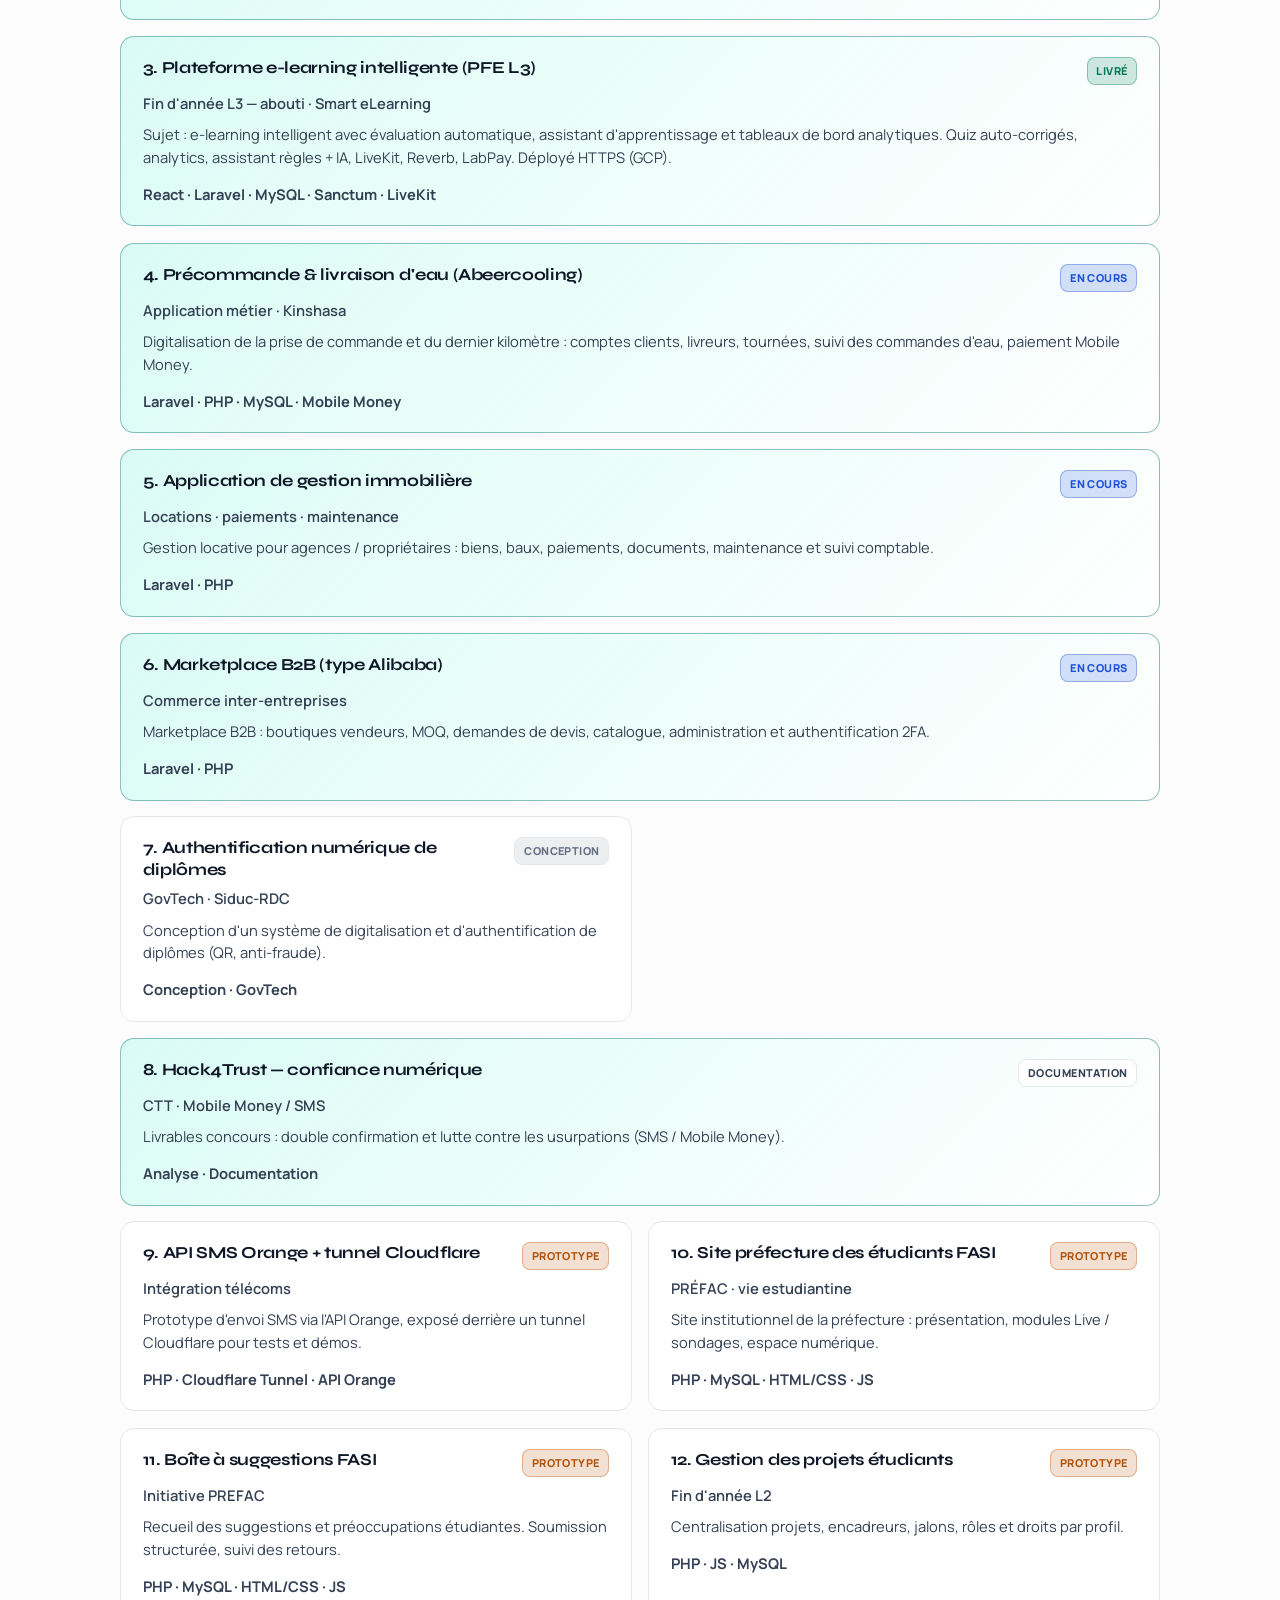
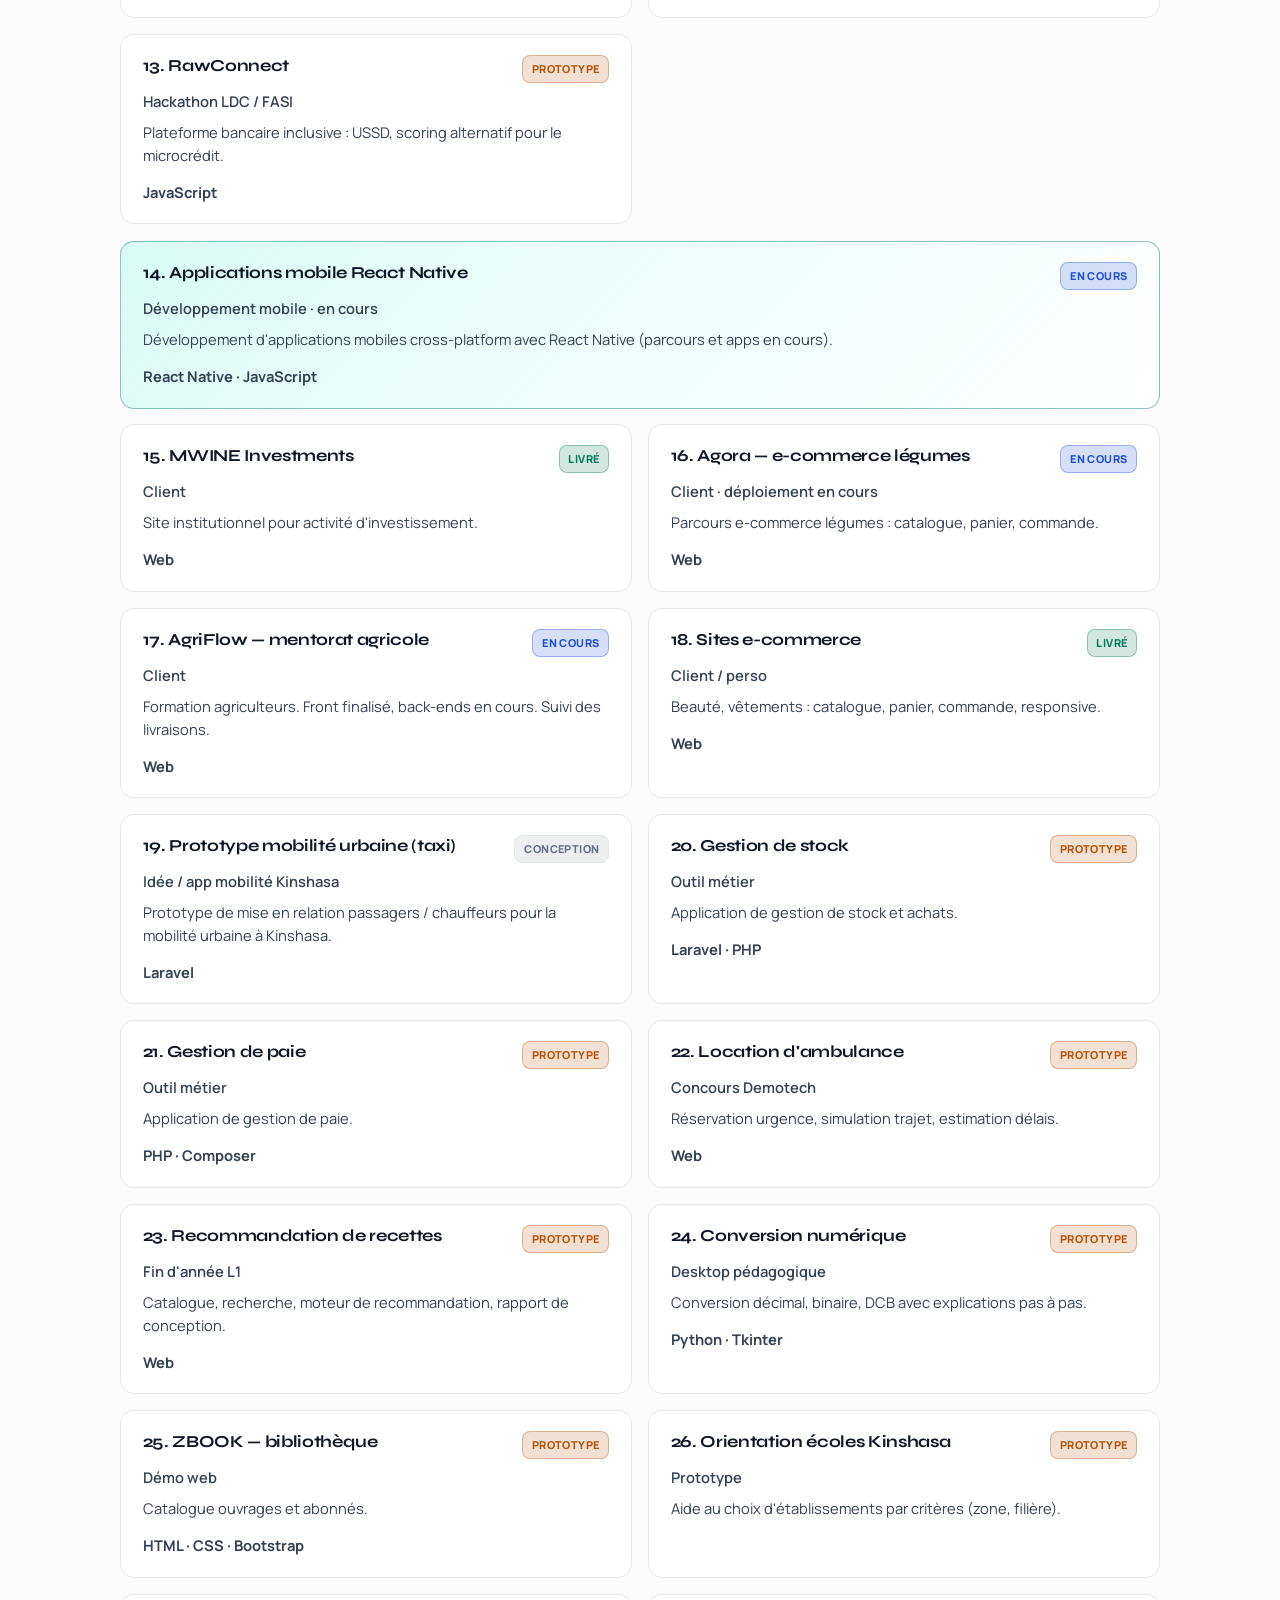
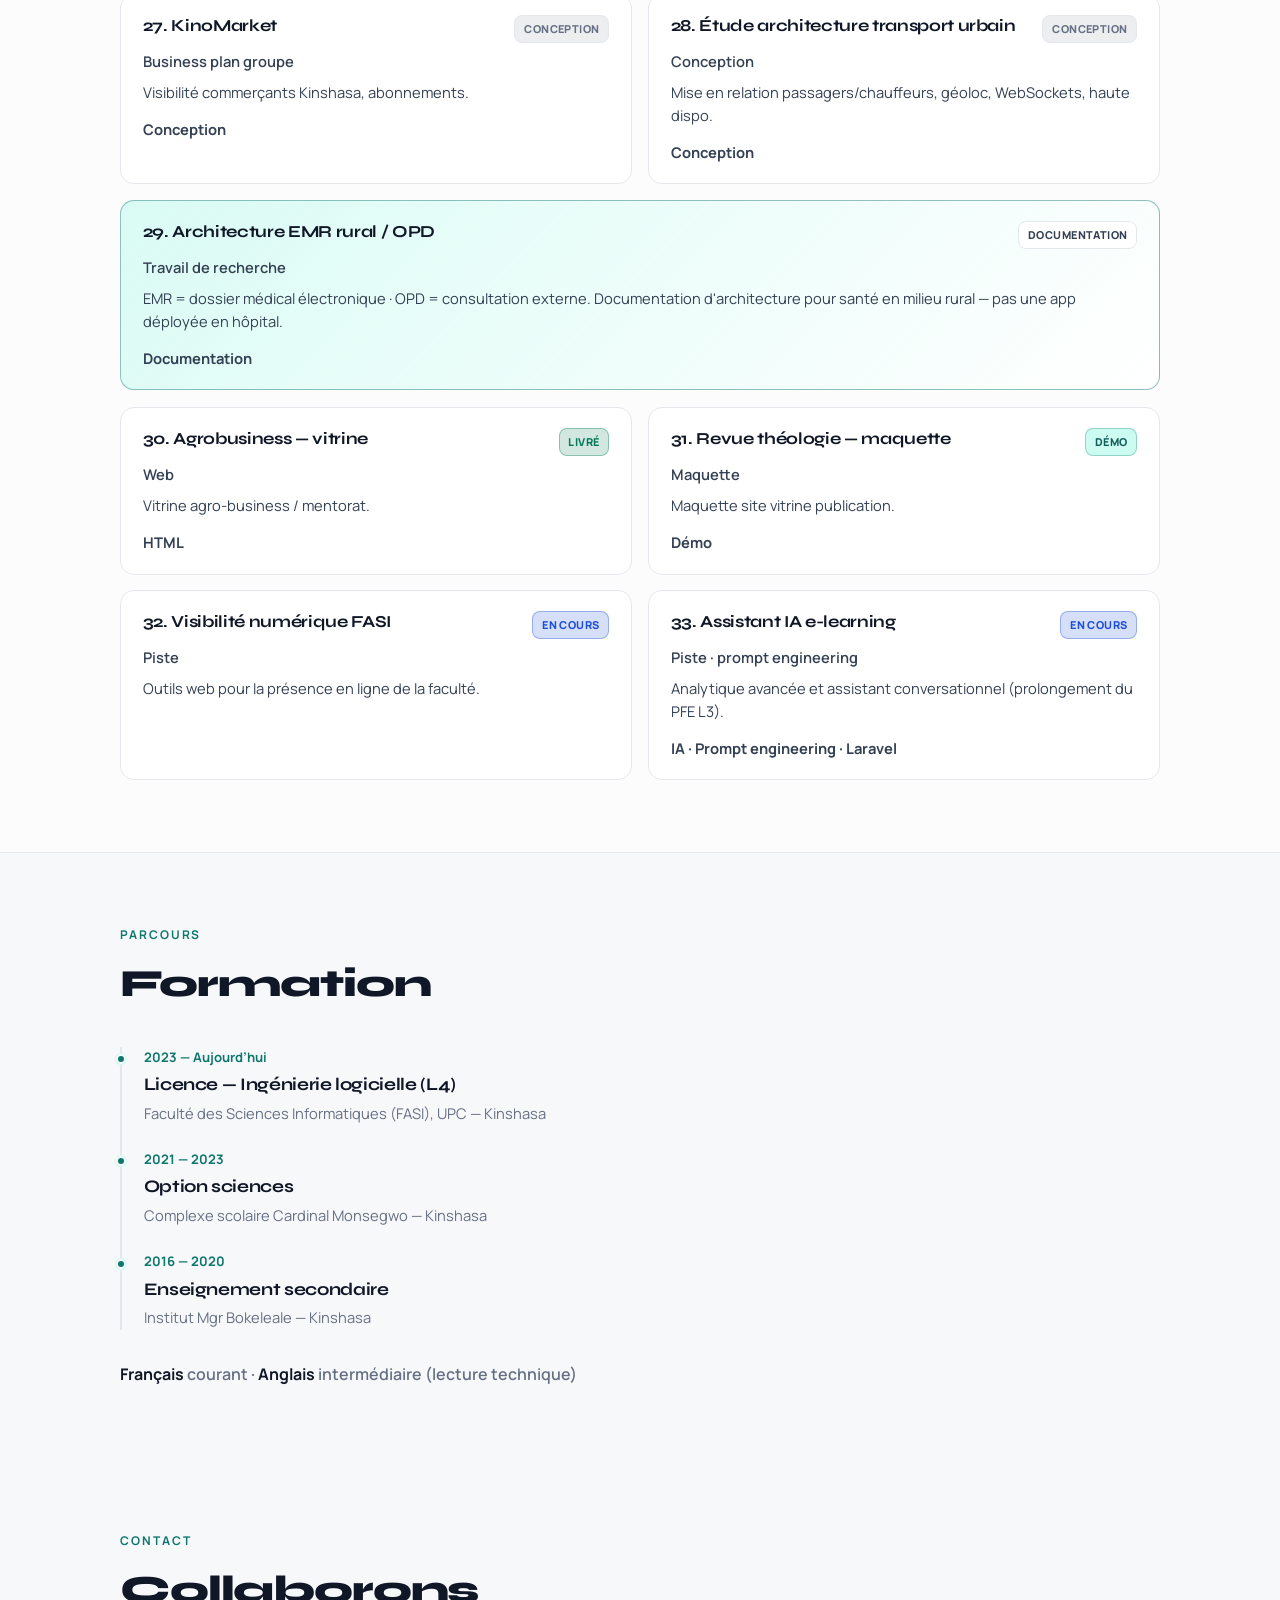
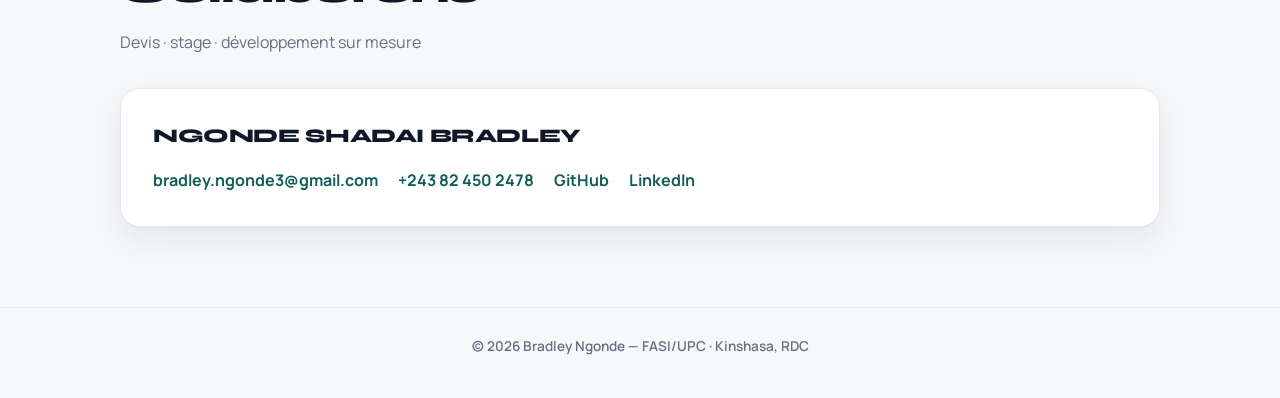
==== commit c493c044: "Ajoute bascule clair/sombre et animations avancees Toggle theme persistant, loader, orb, parallax he" ====
--- a/index.html
+++ b/index.html
@@ -9,23 +9,47 @@
   <link rel="preconnect" href="https://fonts.gstatic.com" crossorigin />
   <link href="https://fonts.googleapis.com/css2?family=Manrope:wght@400;500;600;700;800&family=Syne:wght@600;700;800&display=swap" rel="stylesheet" />
   <link rel="stylesheet" href="css/style.css" />
+  <script>
+    (function () {
+      var t = localStorage.getItem("bn-theme");
+      if (!t) t = window.matchMedia("(prefers-color-scheme: light)").matches ? "light" : "dark";
+      document.documentElement.setAttribute("data-theme", t);
+    })();
+  </script>
 </head>
 <body>
+  <div class="loader" id="loader" aria-hidden="true">
+    <div class="loader-mark">BN</div>
+    <div class="loader-bar"></div>
+  </div>
   <div class="page-bg" aria-hidden="true"></div>
+  <div class="orb" id="orb" aria-hidden="true"></div>
+  <div class="theme-veil" id="theme-veil" aria-hidden="true"></div>
 
   <nav class="nav" id="nav">
     <a href="#accueil" class="nav-logo">Bradley<span>Ngonde</span></a>
-    <button class="nav-toggle" type="button" aria-label="Menu" aria-expanded="false">
-      <span></span><span></span>
-    </button>
-    <ul class="nav-links">
-      <li><a href="#apropos">À propos</a></li>
-      <li><a href="#experience">Expérience</a></li>
-      <li><a href="#competences">Compétences</a></li>
-      <li><a href="#projets">Projets</a></li>
-      <li><a href="#formation">Formation</a></li>
-      <li><a href="#contact" class="nav-cta">Contact</a></li>
-    </ul>
+    <div class="nav-actions">
+      <button class="theme-toggle" id="theme-toggle" type="button" aria-label="Changer de thème" title="Changer de thème">
+        <svg class="icon-sun" viewBox="0 0 24 24" fill="none" stroke="currentColor" stroke-width="2" aria-hidden="true">
+          <circle cx="12" cy="12" r="4"></circle>
+          <path d="M12 2v2M12 20v2M4.9 4.9l1.4 1.4M17.7 17.7l1.4 1.4M2 12h2M20 12h2M4.9 19.1l1.4-1.4M17.7 6.3l1.4-1.4"></path>
+        </svg>
+        <svg class="icon-moon" viewBox="0 0 24 24" fill="none" stroke="currentColor" stroke-width="2" aria-hidden="true">
+          <path d="M21 14.5A8.5 8.5 0 1 1 9.5 3 7 7 0 0 0 21 14.5z"></path>
+        </svg>
+      </button>
+      <button class="nav-toggle" type="button" aria-label="Menu" aria-expanded="false">
+        <span></span><span></span>
+      </button>
+      <ul class="nav-links">
+        <li><a href="#apropos">À propos</a></li>
+        <li><a href="#experience">Expérience</a></li>
+        <li><a href="#competences">Compétences</a></li>
+        <li><a href="#projets">Projets</a></li>
+        <li><a href="#formation">Formation</a></li>
+        <li><a href="#contact" class="nav-cta">Contact</a></li>
+      </ul>
+    </div>
   </nav>
 
   <header id="accueil" class="hero">
@@ -54,6 +78,7 @@
         </div>
       </aside>
     </div>
+    <div class="scroll-hint">Scroll</div>
   </header>
 
   <section id="apropos" class="section">
--- a/css/style.css
+++ b/css/style.css
@@ -1,4 +1,38 @@
-:root {
+/* Dark (default) */
+:root,
+[data-theme="dark"] {
+  --ink: #f1f5f9;
+  --ink-soft: #cbd5e1;
+  --muted: #94a3b8;
+  --line: rgba(255, 255, 255, 0.1);
+  --line-strong: rgba(255, 255, 255, 0.18);
+  --surface: #0f0f1a;
+  --surface-2: #16162a;
+  --card: rgba(255, 255, 255, 0.045);
+  --panel: #1a1a2e;
+  --accent: #2dd4bf;
+  --accent-deep: #14b8a6;
+  --accent-soft: rgba(45, 212, 191, 0.16);
+  --accent-ink: #042f2e;
+  --warn: #fbbf24;
+  --ok: #34d399;
+  --info: #60a5fa;
+  --nav-bg: rgba(15, 15, 26, 0.78);
+  --nav-bg-scrolled: rgba(15, 15, 26, 0.94);
+  --alt-bg: rgba(255, 255, 255, 0.03);
+  --mesh-1: rgba(45, 212, 191, 0.18);
+  --mesh-2: rgba(99, 102, 241, 0.14);
+  --mesh-3: rgba(6, 182, 212, 0.1);
+  --hero-wash: rgba(45, 212, 191, 0.1);
+  --featured: linear-gradient(135deg, rgba(45, 212, 191, 0.14), rgba(99, 102, 241, 0.08));
+  --contact-bg: linear-gradient(135deg, rgba(45, 212, 191, 0.12), rgba(99, 102, 241, 0.08));
+  --mobile-nav: rgba(22, 22, 42, 0.98);
+  --shadow-soft: 0 16px 48px rgba(0, 0, 0, 0.4);
+  --noise-opacity: 0.22;
+  --noise-blend: soft-light;
+}
+
+[data-theme="light"] {
   --ink: #101828;
   --ink-soft: #344054;
   --muted: #667085;
@@ -6,34 +40,123 @@
   --line-strong: #d0d5dd;
   --surface: #f7f8fa;
   --surface-2: #eef2f6;
-  --white: #ffffff;
+  --card: #ffffff;
+  --panel: #ffffff;
   --accent: #0f766e;
   --accent-deep: #115e59;
   --accent-soft: #ccfbf1;
+  --accent-ink: #ffffff;
   --warn: #b45309;
   --ok: #047857;
   --info: #1d4ed8;
+  --nav-bg: rgba(247, 248, 250, 0.8);
+  --nav-bg-scrolled: rgba(255, 255, 255, 0.92);
+  --alt-bg: rgba(255, 255, 255, 0.62);
+  --mesh-1: rgba(15, 118, 110, 0.12);
+  --mesh-2: rgba(29, 78, 216, 0.08);
+  --mesh-3: rgba(15, 118, 110, 0.06);
+  --hero-wash: rgba(15, 118, 110, 0.08);
+  --featured: linear-gradient(135deg, rgba(204, 251, 241, 0.7), rgba(255, 255, 255, 0.95));
+  --contact-bg: #ffffff;
+  --mobile-nav: rgba(255, 255, 255, 0.98);
+  --shadow-soft: 0 1px 2px rgba(16, 24, 40, 0.04), 0 12px 32px rgba(16, 24, 40, 0.08);
+  --noise-opacity: 0.32;
+  --noise-blend: multiply;
+}
+
+*, *::before, *::after { box-sizing: border-box; margin: 0; padding: 0; }
+
+html {
+  scroll-behavior: smooth;
+  scroll-padding-top: calc(var(--nav-h, 68px) + 12px);
+}
+
+body {
   --nav-h: 68px;
   --radius: 14px;
   --ease: cubic-bezier(0.22, 1, 0.36, 1);
-  --shadow-soft: 0 1px 2px rgba(16, 24, 40, 0.04), 0 8px 24px rgba(16, 24, 40, 0.06);
   --max: 1120px;
-}
-
-*, *::before, *::after { box-sizing: border-box; margin: 0; padding: 0; }
-
-html {
-  scroll-behavior: smooth;
-  scroll-padding-top: calc(var(--nav-h) + 12px);
-}
-
-body {
   font-family: "Manrope", system-ui, sans-serif;
   background: var(--surface);
   color: var(--ink);
   line-height: 1.6;
   overflow-x: hidden;
   -webkit-font-smoothing: antialiased;
+  transition: background 0.45s var(--ease), color 0.35s var(--ease);
+}
+
+/* Theme flash veil */
+.theme-veil {
+  position: fixed;
+  inset: 0;
+  z-index: 9998;
+  pointer-events: none;
+  opacity: 0;
+  background: radial-gradient(circle at var(--mx, 50%) var(--my, 50%), var(--accent), transparent 55%);
+  mix-blend-mode: soft-light;
+}
+
+.theme-veil.on {
+  animation: themeFlash 0.7s var(--ease);
+}
+
+@keyframes themeFlash {
+  0% { opacity: 0; }
+  35% { opacity: 0.55; }
+  100% { opacity: 0; }
+}
+
+/* Page loader */
+.loader {
+  position: fixed;
+  inset: 0;
+  z-index: 9999;
+  display: grid;
+  place-items: center;
+  background: var(--surface);
+  transition: opacity 0.55s var(--ease), visibility 0.55s;
+}
+
+.loader.done {
+  opacity: 0;
+  visibility: hidden;
+  pointer-events: none;
+}
+
+.loader-mark {
+  font-family: "Syne", sans-serif;
+  font-weight: 800;
+  font-size: clamp(2.5rem, 8vw, 4rem);
+  letter-spacing: -0.06em;
+  background: linear-gradient(120deg, var(--accent), #67e8f9, var(--accent));
+  background-size: 200% 100%;
+  -webkit-background-clip: text;
+  background-clip: text;
+  -webkit-text-fill-color: transparent;
+  animation: shine 1.4s linear infinite, pulseMark 1.2s ease-in-out infinite;
+}
+
+.loader-bar {
+  position: absolute;
+  bottom: 0;
+  left: 0;
+  height: 3px;
+  width: 0;
+  background: linear-gradient(90deg, var(--accent), #67e8f9);
+  animation: loadBar 1.1s var(--ease) forwards;
+}
+
+@keyframes shine {
+  to { background-position: -200% 0; }
+}
+
+@keyframes pulseMark {
+  0%, 100% { transform: scale(1); filter: blur(0); }
+  50% { transform: scale(1.04); filter: blur(0.2px); }
+}
+
+@keyframes loadBar {
+  to { width: 100%; }
 }
 
 .page-bg {
@@ -41,19 +164,36 @@
   inset: 0;
   z-index: -2;
   background:
-    radial-gradient(1000px 500px at 10% -10%, rgba(15, 118, 110, 0.12), transparent 60%),
-    radial-gradient(800px 420px at 100% 0%, rgba(29, 78, 216, 0.08), transparent 55%),
-    linear-gradient(180deg, #fbfcfd 0%, var(--surface) 40%, #f3f5f8 100%);
+    radial-gradient(ellipse 80% 50% at 20% -10%, var(--mesh-1), transparent),
+    radial-gradient(ellipse 60% 40% at 90% 15%, var(--mesh-2), transparent),
+    radial-gradient(ellipse 50% 30% at 50% 100%, var(--mesh-3), transparent),
+    var(--surface);
+  transition: background 0.45s var(--ease);
 }
 
 .page-bg::after {
   content: "";
   position: absolute;
   inset: 0;
-  opacity: 0.35;
+  opacity: var(--noise-opacity);
   background-image: url("data:image/svg+xml,%3Csvg viewBox='0 0 200 200' xmlns='http://www.w3.org/2000/svg'%3E%3Cfilter id='n'%3E%3CfeTurbulence type='fractalNoise' baseFrequency='0.85' numOctaves='3' stitchTiles='stitch'/%3E%3C/filter%3E%3Crect width='100%25' height='100%25' filter='url(%23n)' opacity='0.45'/%3E%3C/svg%3E");
   pointer-events: none;
-  mix-blend-mode: multiply;
+  mix-blend-mode: var(--noise-blend);
+}
+
+.orb {
+  position: fixed;
+  width: 420px;
+  height: 420px;
+  border-radius: 50%;
+  pointer-events: none;
+  z-index: -1;
+  background: radial-gradient(circle, var(--accent-soft), transparent 68%);
+  filter: blur(8px);
+  opacity: 0.7;
+  transform: translate3d(-50%, -50%, 0);
+  transition: opacity 0.4s;
+  will-change: left, top;
 }
 
 /* Nav */
@@ -67,16 +207,17 @@
   display: flex;
   align-items: center;
   justify-content: space-between;
+  gap: 1rem;
   padding: 0 clamp(1rem, 4vw, 2.5rem);
-  background: rgba(247, 248, 250, 0.78);
+  background: var(--nav-bg);
   backdrop-filter: blur(14px);
   border-bottom: 1px solid transparent;
-  transition: border-color 0.3s var(--ease), background 0.3s;
+  transition: border-color 0.3s var(--ease), background 0.35s var(--ease), transform 0.35s var(--ease);
 }
 
 .nav.scrolled {
   border-bottom-color: var(--line);
-  background: rgba(255, 255, 255, 0.88);
+  background: var(--nav-bg-scrolled);
 }
 
 .nav-logo {
@@ -86,6 +227,7 @@
   letter-spacing: -0.03em;
   color: var(--ink);
   text-decoration: none;
+  transition: color 0.3s;
 }
 
 .nav-logo span {
@@ -93,6 +235,45 @@
   color: var(--accent);
   font-weight: 700;
 }
+
+.nav-actions {
+  display: flex;
+  align-items: center;
+  gap: 0.65rem;
+}
+
+.theme-toggle {
+  width: 42px;
+  height: 42px;
+  border-radius: 12px;
+  border: 1px solid var(--line);
+  background: var(--card);
+  color: var(--ink);
+  cursor: pointer;
+  display: grid;
+  place-items: center;
+  position: relative;
+  overflow: hidden;
+  transition: transform 0.25s var(--ease), border-color 0.25s, background 0.25s;
+}
+
+.theme-toggle:hover {
+  transform: translateY(-1px) rotate(-8deg);
+  border-color: var(--accent);
+}
+
+.theme-toggle svg {
+  width: 18px;
+  height: 18px;
+  position: absolute;
+  transition: transform 0.45s var(--ease), opacity 0.35s;
+}
+
+.theme-toggle .icon-sun { opacity: 0; transform: rotate(-90deg) scale(0.6); }
+.theme-toggle .icon-moon { opacity: 1; transform: rotate(0) scale(1); }
+
+[data-theme="light"] .theme-toggle .icon-sun { opacity: 1; transform: rotate(0) scale(1); }
+[data-theme="light"] .theme-toggle .icon-moon { opacity: 0; transform: rotate(90deg) scale(0.6); }
 
 .nav-links {
   display: flex;
@@ -107,18 +288,34 @@
   font-size: 0.9rem;
   font-weight: 600;
   transition: color 0.2s;
+  position: relative;
+}
+
+.nav-links a::after {
+  content: "";
+  position: absolute;
+  left: 0;
+  bottom: -4px;
+  width: 100%;
+  height: 2px;
+  background: var(--accent);
+  transform: scaleX(0);
+  transform-origin: left;
+  transition: transform 0.35s var(--ease);
 }
 
 .nav-links a:hover { color: var(--ink); }
+.nav-links a:hover::after { transform: scaleX(1); }
 
 .nav-cta {
   padding: 0.45rem 0.9rem !important;
   border-radius: 10px;
-  background: var(--ink);
-  color: #fff !important;
-}
-
-.nav-cta:hover { background: var(--accent-deep) !important; color: #fff !important; }
+  background: var(--accent);
+  color: var(--accent-ink) !important;
+}
+
+.nav-cta::after { display: none !important; }
+.nav-cta:hover { background: var(--accent-deep) !important; color: var(--accent-ink) !important; }
 
 .nav-toggle {
   display: none;
@@ -126,7 +323,7 @@
   height: 42px;
   border: 1px solid var(--line);
   border-radius: 10px;
-  background: var(--white);
+  background: var(--card);
   cursor: pointer;
   place-items: center;
   gap: 5px;
@@ -158,8 +355,9 @@
   inset: 0;
   z-index: -1;
   background:
-    linear-gradient(120deg, rgba(15, 118, 110, 0.08) 0%, transparent 42%),
+    linear-gradient(120deg, var(--hero-wash) 0%, transparent 42%),
     linear-gradient(180deg, transparent 55%, var(--surface) 100%);
+  transition: background 0.45s;
 }
 
 .hero-inner {
@@ -179,7 +377,8 @@
   text-transform: uppercase;
   color: var(--accent);
   margin-bottom: 1rem;
-  animation: rise 0.8s var(--ease) both;
+  opacity: 0;
+  animation: riseBlur 0.9s 0.15s var(--ease) forwards;
 }
 
 .hero h1 {
@@ -189,7 +388,8 @@
   line-height: 1.05;
   letter-spacing: -0.04em;
   color: var(--ink);
-  animation: rise 0.85s 0.08s var(--ease) both;
+  opacity: 0;
+  animation: riseBlur 0.95s 0.28s var(--ease) forwards;
 }
 
 .hero-lead {
@@ -197,7 +397,8 @@
   max-width: 34rem;
   font-size: 1.05rem;
   color: var(--ink-soft);
-  animation: rise 0.85s 0.16s var(--ease) both;
+  opacity: 0;
+  animation: riseBlur 0.95s 0.4s var(--ease) forwards;
 }
 
 .hero-cta {
@@ -205,7 +406,8 @@
   flex-wrap: wrap;
   gap: 0.75rem;
   margin-top: 1.75rem;
-  animation: rise 0.85s 0.24s var(--ease) both;
+  opacity: 0;
+  animation: riseBlur 0.95s 0.52s var(--ease) forwards;
 }
 
 .btn {
@@ -217,15 +419,28 @@
   font-weight: 700;
   font-size: 0.95rem;
   text-decoration: none;
-  transition: transform 0.2s var(--ease), background 0.2s, color 0.2s, border-color 0.2s;
-}
-
-.btn:hover { transform: translateY(-1px); }
+  position: relative;
+  overflow: hidden;
+  transition: transform 0.25s var(--ease), background 0.2s, color 0.2s, border-color 0.2s, box-shadow 0.25s;
+}
+
+.btn::before {
+  content: "";
+  position: absolute;
+  inset: 0;
+  background: linear-gradient(120deg, transparent 20%, rgba(255, 255, 255, 0.28), transparent 80%);
+  transform: translateX(-120%);
+  transition: transform 0.6s var(--ease);
+}
+
+.btn:hover::before { transform: translateX(120%); }
+.btn:hover { transform: translateY(-2px); }
 
 .btn-primary {
   background: var(--accent);
-  color: #fff;
+  color: var(--accent-ink);
   border: 1px solid var(--accent);
+  box-shadow: 0 10px 28px var(--accent-soft);
 }
 
 .btn-primary:hover { background: var(--accent-deep); border-color: var(--accent-deep); }
@@ -236,45 +451,55 @@
   border: 1px solid var(--line-strong);
 }
 
-.btn-ghost:hover { border-color: var(--ink); background: var(--white); }
-
-.hero-visual { animation: rise 0.9s 0.2s var(--ease) both; }
+.btn-ghost:hover { border-color: var(--accent); background: var(--card); }
+
+.hero-visual {
+  opacity: 0;
+  animation: riseScale 1s 0.35s var(--ease) forwards;
+  perspective: 1000px;
+}
 
 .hero-panel {
   position: relative;
   min-height: 360px;
   border-radius: 28px;
   padding: 1.75rem;
-  background:
-    linear-gradient(160deg, #0f766e 0%, #134e4a 48%, #0b1220 100%);
+  background: linear-gradient(160deg, #0f766e 0%, #134e4a 48%, #0b1220 100%);
   color: #ecfeff;
   display: flex;
   flex-direction: column;
   justify-content: space-between;
   overflow: hidden;
   box-shadow: var(--shadow-soft);
-}
-
-.hero-panel::before {
+  transform-style: preserve-3d;
+  transition: transform 0.15s linear;
+  will-change: transform;
+}
+
+.hero-panel::before,
+.hero-panel::after {
   content: "";
   position: absolute;
+  border-radius: 50%;
+  pointer-events: none;
+}
+
+.hero-panel::before {
   width: 220px;
   height: 220px;
   right: -40px;
   top: -50px;
-  border-radius: 50%;
   background: rgba(255, 255, 255, 0.1);
+  animation: floatA 7s ease-in-out infinite;
 }
 
 .hero-panel::after {
-  content: "";
-  position: absolute;
   width: 160px;
   height: 160px;
   left: -30px;
   bottom: 40px;
-  border-radius: 50%;
   background: rgba(45, 212, 191, 0.18);
+  animation: floatB 8s ease-in-out infinite;
 }
 
 .hero-mark {
@@ -285,6 +510,7 @@
   font-weight: 800;
   letter-spacing: -0.06em;
   line-height: 1;
+  animation: letterPop 1.2s 0.6s var(--ease) both;
 }
 
 .hero-chips {
@@ -303,6 +529,35 @@
   font-size: 0.78rem;
   font-weight: 600;
   background: rgba(255, 255, 255, 0.08);
+  opacity: 0;
+  animation: chipIn 0.55s var(--ease) forwards;
+}
+
+.hero-chips li:nth-child(1) { animation-delay: 0.7s; }
+.hero-chips li:nth-child(2) { animation-delay: 0.82s; }
+.hero-chips li:nth-child(3) { animation-delay: 0.94s; }
+.hero-chips li:nth-child(4) { animation-delay: 1.06s; }
+
+.scroll-hint {
+  position: absolute;
+  bottom: 1.5rem;
+  left: 50%;
+  transform: translateX(-50%);
+  font-size: 0.72rem;
+  letter-spacing: 0.18em;
+  text-transform: uppercase;
+  color: var(--muted);
+  font-weight: 700;
+  animation: bounceHint 2s infinite;
+}
+
+.scroll-hint::after {
+  content: "";
+  display: block;
+  width: 1px;
+  height: 28px;
+  margin: 0.45rem auto 0;
+  background: linear-gradient(var(--accent), transparent);
 }
 
 /* Sections */
@@ -315,9 +570,10 @@
 .section-alt {
   width: 100%;
   max-width: none;
-  background: rgba(255, 255, 255, 0.55);
+  background: var(--alt-bg);
   border-block: 1px solid var(--line);
   padding-inline: 0;
+  transition: background 0.45s;
 }
 
 .section-alt > .section-head,
@@ -355,16 +611,20 @@
 
 .reveal {
   opacity: 0;
-  transform: translateY(22px);
-  transition: opacity 0.7s var(--ease), transform 0.7s var(--ease);
+  transform: translateY(36px) scale(0.98);
+  filter: blur(6px);
+  transition:
+    opacity 0.85s var(--ease),
+    transform 0.85s var(--ease),
+    filter 0.85s var(--ease);
 }
 
 .reveal.visible {
   opacity: 1;
-  transform: translateY(0);
-}
-
-/* About */
+  transform: translateY(0) scale(1);
+  filter: blur(0);
+}
+
 .about-layout {
   display: grid;
   grid-template-columns: 1.4fr 0.8fr;
@@ -378,14 +638,17 @@
   font-size: 1.02rem;
 }
 
-.about-metrics {
-  display: grid;
-  gap: 0.85rem;
-}
+.about-metrics { display: grid; gap: 0.85rem; }
 
 .about-metrics > div {
   padding: 1rem 1.1rem;
   border-top: 1px solid var(--line);
+  transition: transform 0.35s var(--ease), border-color 0.35s;
+}
+
+.about-metrics > div:hover {
+  transform: translateX(6px);
+  border-top-color: var(--accent);
 }
 
 .about-metrics dt {
@@ -402,7 +665,6 @@
   font-weight: 600;
 }
 
-/* Experience */
 .exp-block {
   padding: 1.75rem 0 0.5rem;
   border-top: 1px solid var(--line);
@@ -433,10 +695,8 @@
   max-width: 46rem;
 }
 
-/* Skills */
 .skills-rows {
   display: grid;
-  gap: 0;
   border-top: 1px solid var(--line);
 }
 
@@ -447,6 +707,12 @@
   padding: 1.25rem 0;
   border-bottom: 1px solid var(--line);
   align-items: start;
+  transition: background 0.3s, padding-left 0.35s var(--ease);
+}
+
+.skill-row:hover {
+  padding-left: 0.5rem;
+  background: color-mix(in srgb, var(--accent) 6%, transparent);
 }
 
 .skill-row h3 {
@@ -471,13 +737,19 @@
   padding: 0.4rem 0.7rem;
   border: 1px solid var(--line);
   border-radius: 999px;
-  background: var(--white);
+  background: var(--card);
   font-size: 0.82rem;
   font-weight: 600;
   color: var(--ink-soft);
-}
-
-/* Filters */
+  transition: transform 0.25s var(--ease), border-color 0.25s, color 0.25s;
+}
+
+.chip-list li:hover {
+  transform: translateY(-3px);
+  border-color: var(--accent);
+  color: var(--accent);
+}
+
 .filters {
   display: flex;
   flex-wrap: wrap;
@@ -499,17 +771,16 @@
   cursor: pointer;
   border-bottom: 2px solid transparent;
   margin-bottom: -1px;
-  transition: color 0.2s, border-color 0.2s;
-}
-
-.filter-btn:hover { color: var(--ink); }
+  transition: color 0.2s, border-color 0.2s, transform 0.25s var(--ease);
+}
+
+.filter-btn:hover { color: var(--ink); transform: translateY(-1px); }
 
 .filter-btn.active {
   color: var(--accent);
   border-bottom-color: var(--accent);
 }
 
-/* Projects */
 .projects-grid {
   display: grid;
   grid-template-columns: repeat(2, minmax(0, 1fr));
@@ -517,24 +788,28 @@
 }
 
 .project-card {
-  background: var(--white);
+  background: var(--card);
   border: 1px solid var(--line);
   border-radius: var(--radius);
   padding: 1.25rem 1.35rem;
-  transition: border-color 0.25s var(--ease), transform 0.25s var(--ease), box-shadow 0.25s var(--ease);
+  transition:
+    border-color 0.3s var(--ease),
+    transform 0.4s var(--ease),
+    box-shadow 0.4s var(--ease),
+    background 0.35s;
+  animation: cardIn 0.55s var(--ease) both;
 }
 
 .project-card:hover {
-  border-color: #99f6e4;
-  transform: translateY(-2px);
+  border-color: color-mix(in srgb, var(--accent) 55%, transparent);
+  transform: translateY(-6px) scale(1.01);
   box-shadow: var(--shadow-soft);
 }
 
 .project-card.featured {
   grid-column: 1 / -1;
-  background:
-    linear-gradient(135deg, rgba(204, 251, 241, 0.55), rgba(255, 255, 255, 0.95));
-  border-color: #99f6e4;
+  background: var(--featured);
+  border-color: color-mix(in srgb, var(--accent) 45%, transparent);
 }
 
 .project-head {
@@ -572,6 +847,8 @@
   font-weight: 700;
   color: var(--accent-deep);
 }
+
+[data-theme="dark"] .project-stack { color: var(--accent); }
 
 .badge {
   display: inline-block;
@@ -585,14 +862,15 @@
   border: 1px solid transparent;
 }
 
-.badge-proto { background: #fff7ed; color: var(--warn); border-color: #fed7aa; }
-.badge-cours { background: #eff6ff; color: var(--info); border-color: #bfdbfe; }
-.badge-livre { background: #ecfdf5; color: var(--ok); border-color: #a7f3d0; }
-.badge-concept { background: var(--surface-2); color: var(--muted); border-color: var(--line); }
-.badge-demo { background: #f0fdfa; color: var(--accent-deep); border-color: #99f6e4; }
-.badge-doc { background: #f8fafc; color: var(--ink-soft); border-color: var(--line); }
-
-/* Timeline */
+.badge-proto { background: color-mix(in srgb, var(--warn) 18%, transparent); color: var(--warn); border-color: color-mix(in srgb, var(--warn) 35%, transparent); }
+.badge-cours { background: color-mix(in srgb, var(--info) 18%, transparent); color: var(--info); border-color: color-mix(in srgb, var(--info) 35%, transparent); }
+.badge-livre { background: color-mix(in srgb, var(--ok) 18%, transparent); color: var(--ok); border-color: color-mix(in srgb, var(--ok) 35%, transparent); }
+.badge-concept { background: color-mix(in srgb, var(--muted) 12%, transparent); color: var(--muted); border-color: var(--line); }
+.badge-demo { background: var(--accent-soft); color: var(--accent-deep); border-color: color-mix(in srgb, var(--accent) 30%, transparent); }
+.badge-doc { background: var(--card); color: var(--ink-soft); border-color: var(--line); }
+
+[data-theme="dark"] .badge-demo { color: var(--accent); }
+
 .timeline {
   list-style: none;
   border-left: 2px solid var(--line);
@@ -613,8 +891,14 @@
   margin-left: -6px;
   border-radius: 50%;
   background: var(--accent);
-  border: 2px solid #fff;
+  border: 2px solid var(--surface);
   box-shadow: 0 0 0 1px var(--accent-soft);
+  transition: transform 0.3s var(--ease), box-shadow 0.3s;
+}
+
+.timeline-item:hover::before {
+  transform: scale(1.25);
+  box-shadow: 0 0 0 6px var(--accent-soft);
 }
 
 .timeline-item .period {
@@ -644,7 +928,6 @@
 
 .langs strong { color: var(--ink); }
 
-/* Contact */
 .contact-section { padding-bottom: 5rem; }
 
 .contact-panel {
@@ -652,8 +935,14 @@
   padding: 2rem;
   border: 1px solid var(--line);
   border-radius: 20px;
-  background: var(--white);
+  background: var(--contact-bg);
   box-shadow: var(--shadow-soft);
+  transition: transform 0.4s var(--ease), box-shadow 0.4s;
+}
+
+.contact-panel:hover {
+  transform: translateY(-4px);
+  box-shadow: 0 20px 50px color-mix(in srgb, var(--accent) 18%, transparent);
 }
 
 .contact-name {
@@ -675,12 +964,15 @@
   font-weight: 700;
   text-decoration: none;
   border-bottom: 1px solid transparent;
-  transition: border-color 0.2s, color 0.2s;
-}
+  transition: border-color 0.2s, color 0.2s, transform 0.25s;
+}
+
+[data-theme="dark"] .contact-links a { color: var(--accent); }
 
 .contact-links a:hover {
   color: var(--ink);
   border-bottom-color: var(--ink);
+  transform: translateY(-2px);
 }
 
 .site-footer {
@@ -692,24 +984,63 @@
   border-top: 1px solid var(--line);
 }
 
-@keyframes rise {
-  from { opacity: 0; transform: translateY(18px); }
+@keyframes riseBlur {
+  from { opacity: 0; transform: translateY(28px); filter: blur(8px); }
+  to { opacity: 1; transform: translateY(0); filter: blur(0); }
+}
+
+@keyframes riseScale {
+  from { opacity: 0; transform: translateY(40px) scale(0.92) rotateX(8deg); }
+  to { opacity: 1; transform: translateY(0) scale(1) rotateX(0); }
+}
+
+@keyframes letterPop {
+  from { opacity: 0; transform: translateY(20px) scale(0.9); }
+  to { opacity: 1; transform: translateY(0) scale(1); }
+}
+
+@keyframes chipIn {
+  from { opacity: 0; transform: translateY(12px); }
   to { opacity: 1; transform: translateY(0); }
+}
+
+@keyframes floatA {
+  0%, 100% { transform: translate(0, 0); }
+  50% { transform: translate(-18px, 14px); }
+}
+
+@keyframes floatB {
+  0%, 100% { transform: translate(0, 0); }
+  50% { transform: translate(16px, -12px); }
+}
+
+@keyframes bounceHint {
+  0%, 100% { transform: translateX(-50%) translateY(0); opacity: 0.7; }
+  50% { transform: translateX(-50%) translateY(8px); opacity: 1; }
+}
+
+@keyframes cardIn {
+  from { opacity: 0; transform: translateY(24px) scale(0.97); filter: blur(4px); }
+  to { opacity: 1; transform: translateY(0) scale(1); filter: blur(0); }
+}
+
+@media (prefers-reduced-motion: reduce) {
+  *, *::before, *::after {
+    animation: none !important;
+    transition: none !important;
+  }
+  .reveal { opacity: 1; transform: none; filter: none; }
+  .orb { display: none; }
 }
 
 @media (max-width: 900px) {
   .hero-inner,
-  .about-layout {
-    grid-template-columns: 1fr;
-  }
-
+  .about-layout { grid-template-columns: 1fr; }
   .hero-panel { min-height: 260px; }
-
   .projects-grid { grid-template-columns: 1fr; }
-
   .project-card.featured { grid-column: auto; }
-
   .skill-row { grid-template-columns: 1fr; gap: 0.5rem; }
+  .orb { display: none; }
 }
 
 @media (max-width: 768px) {
@@ -724,7 +1055,7 @@
     align-items: stretch;
     gap: 0.35rem;
     padding: 1rem;
-    background: rgba(255, 255, 255, 0.96);
+    background: var(--mobile-nav);
     border-bottom: 1px solid var(--line);
     transform: translateY(-110%);
     opacity: 0;
@@ -738,12 +1069,8 @@
     pointer-events: auto;
   }
 
-  .nav-links a {
-    padding: 0.75rem 0.85rem;
-    border-radius: 10px;
-  }
-
+  .nav-links a { padding: 0.75rem 0.85rem; border-radius: 10px; }
   .nav-cta { text-align: center; }
-
   .hero { min-height: auto; padding-top: calc(var(--nav-h) + 2rem); }
-}
+  .scroll-hint { display: none; }
+}
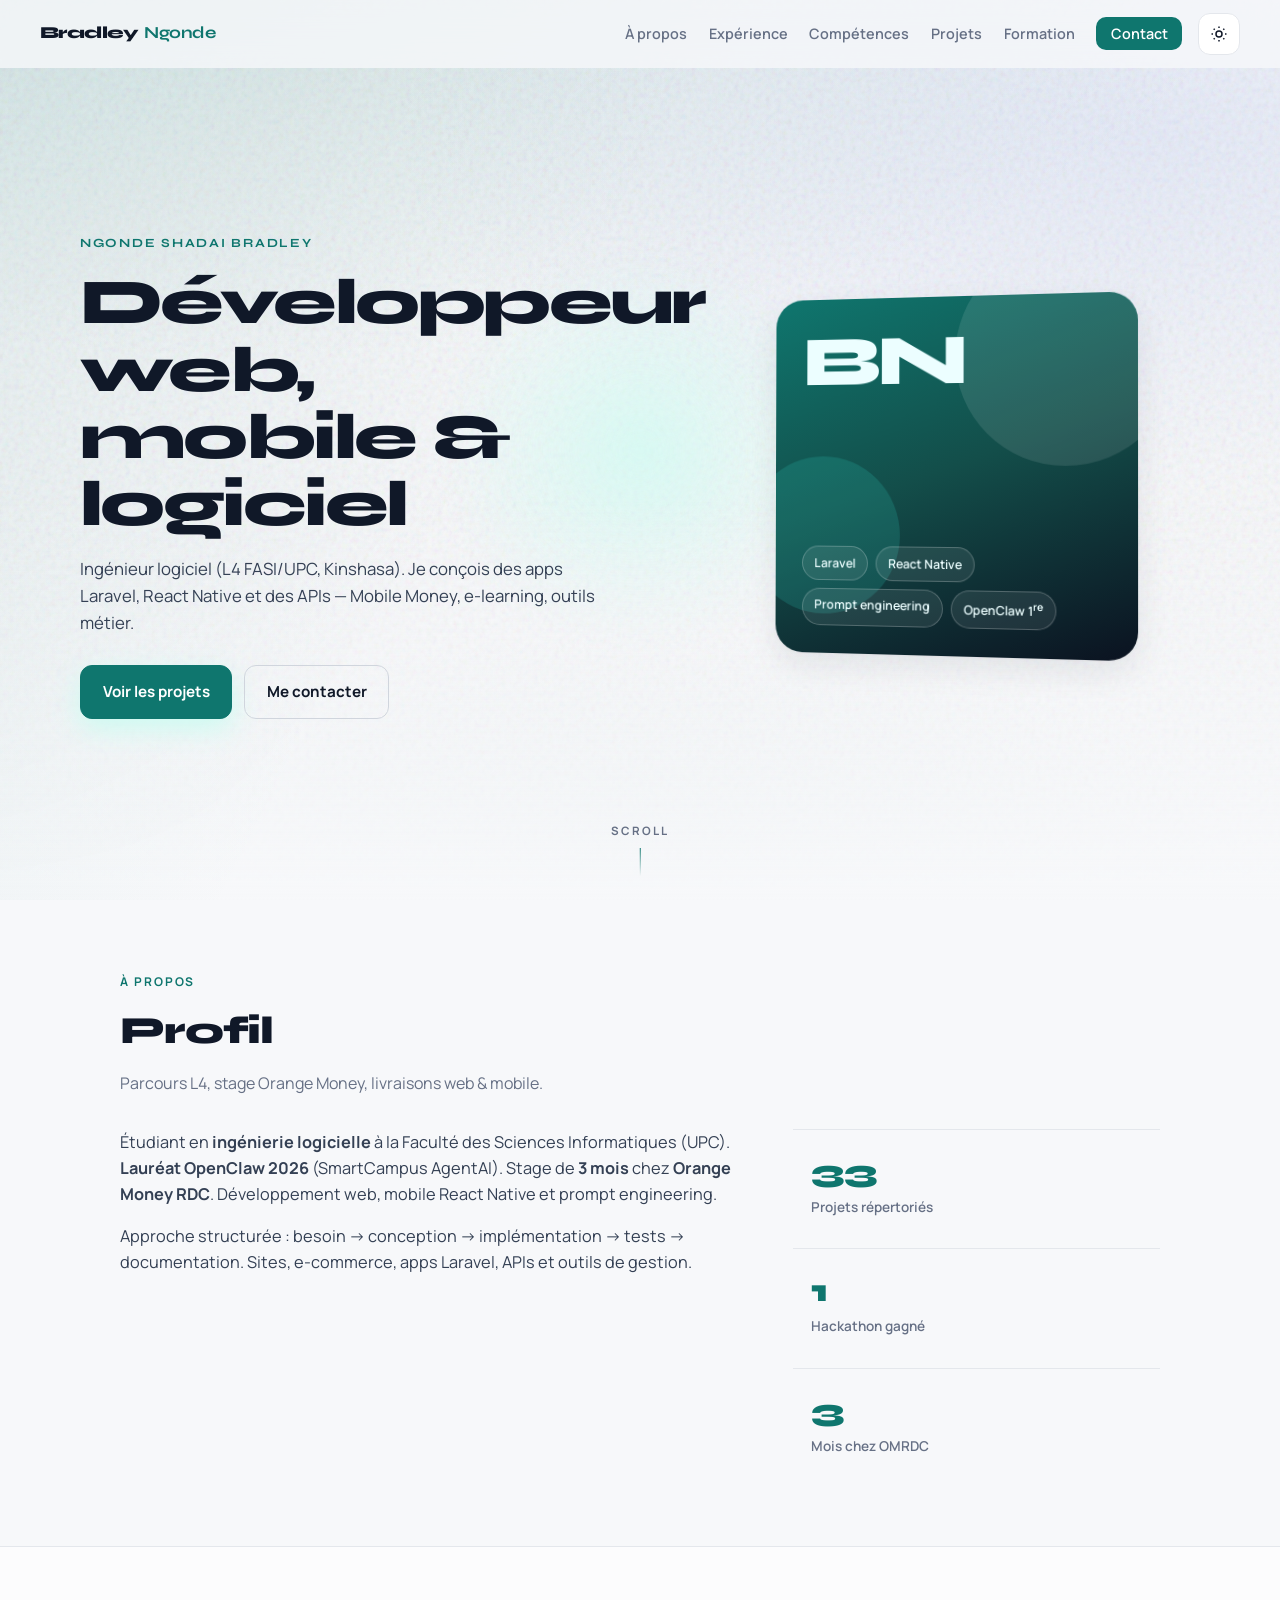
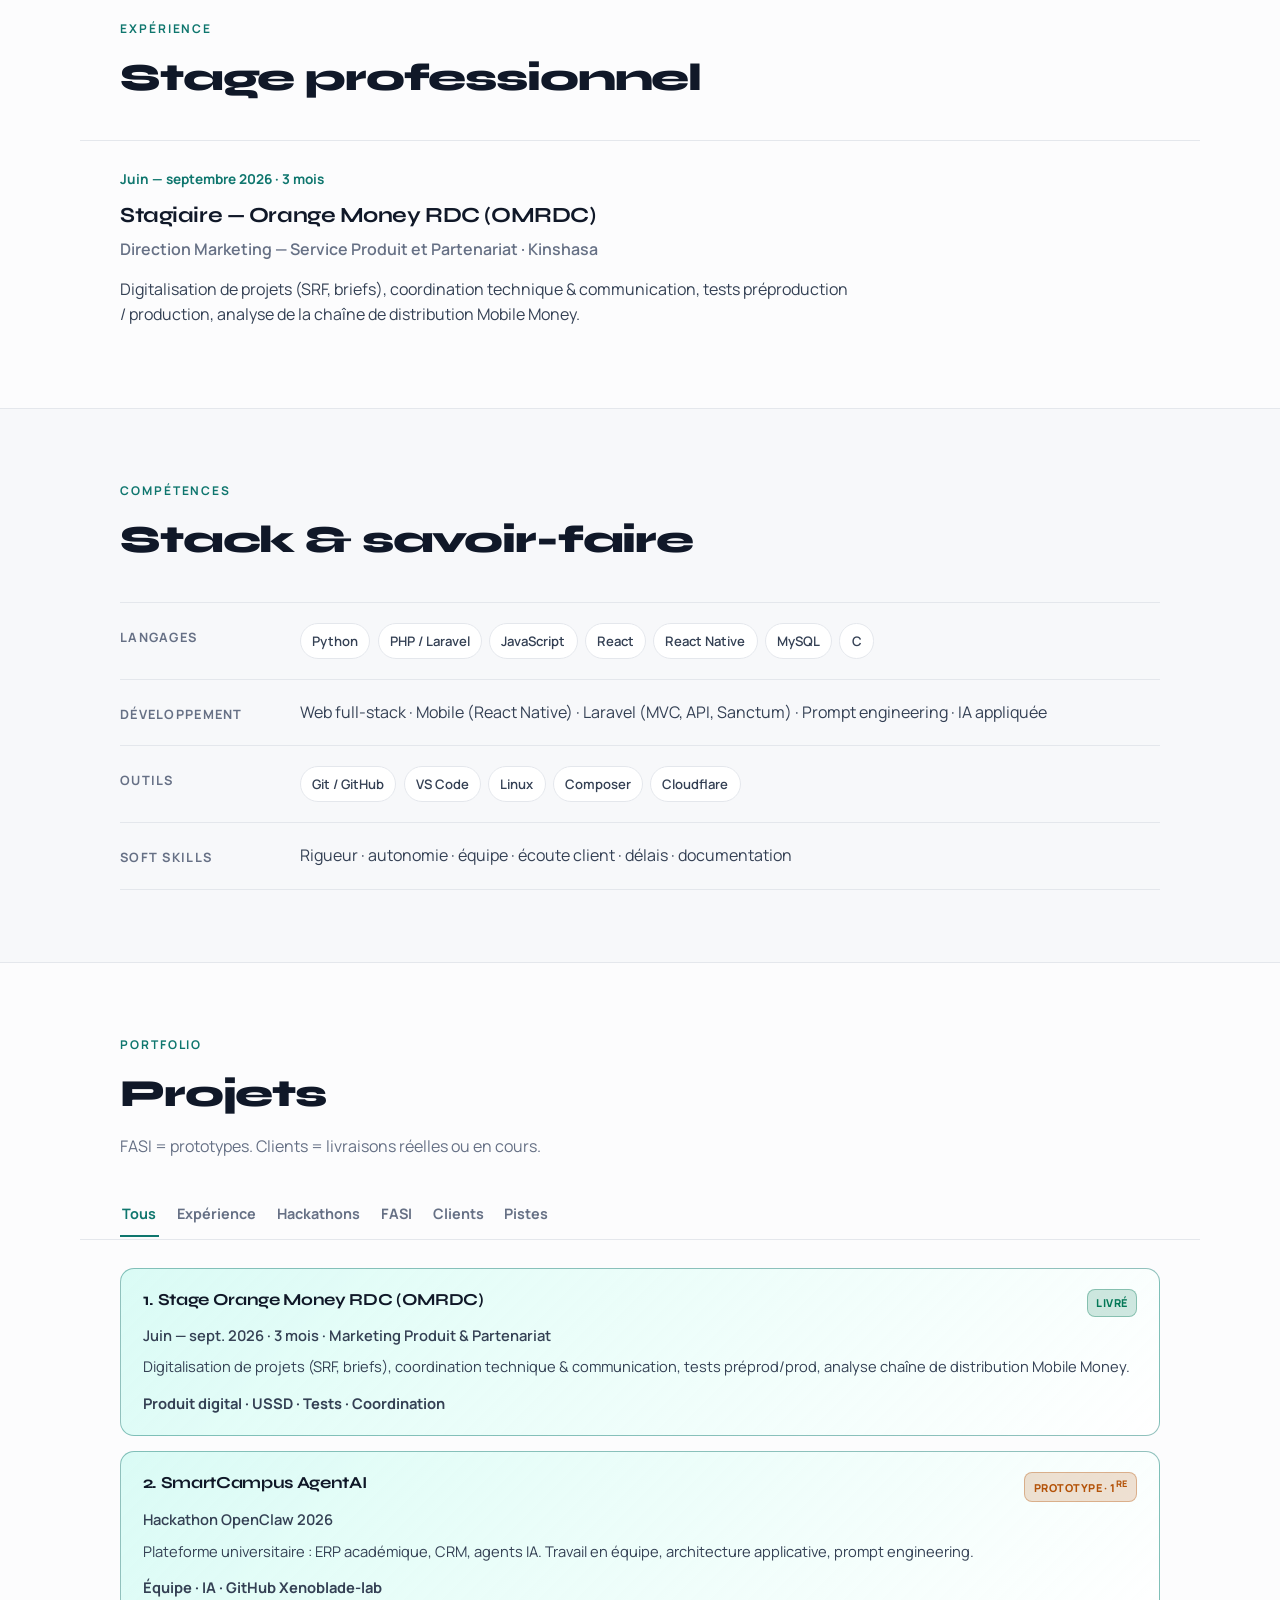
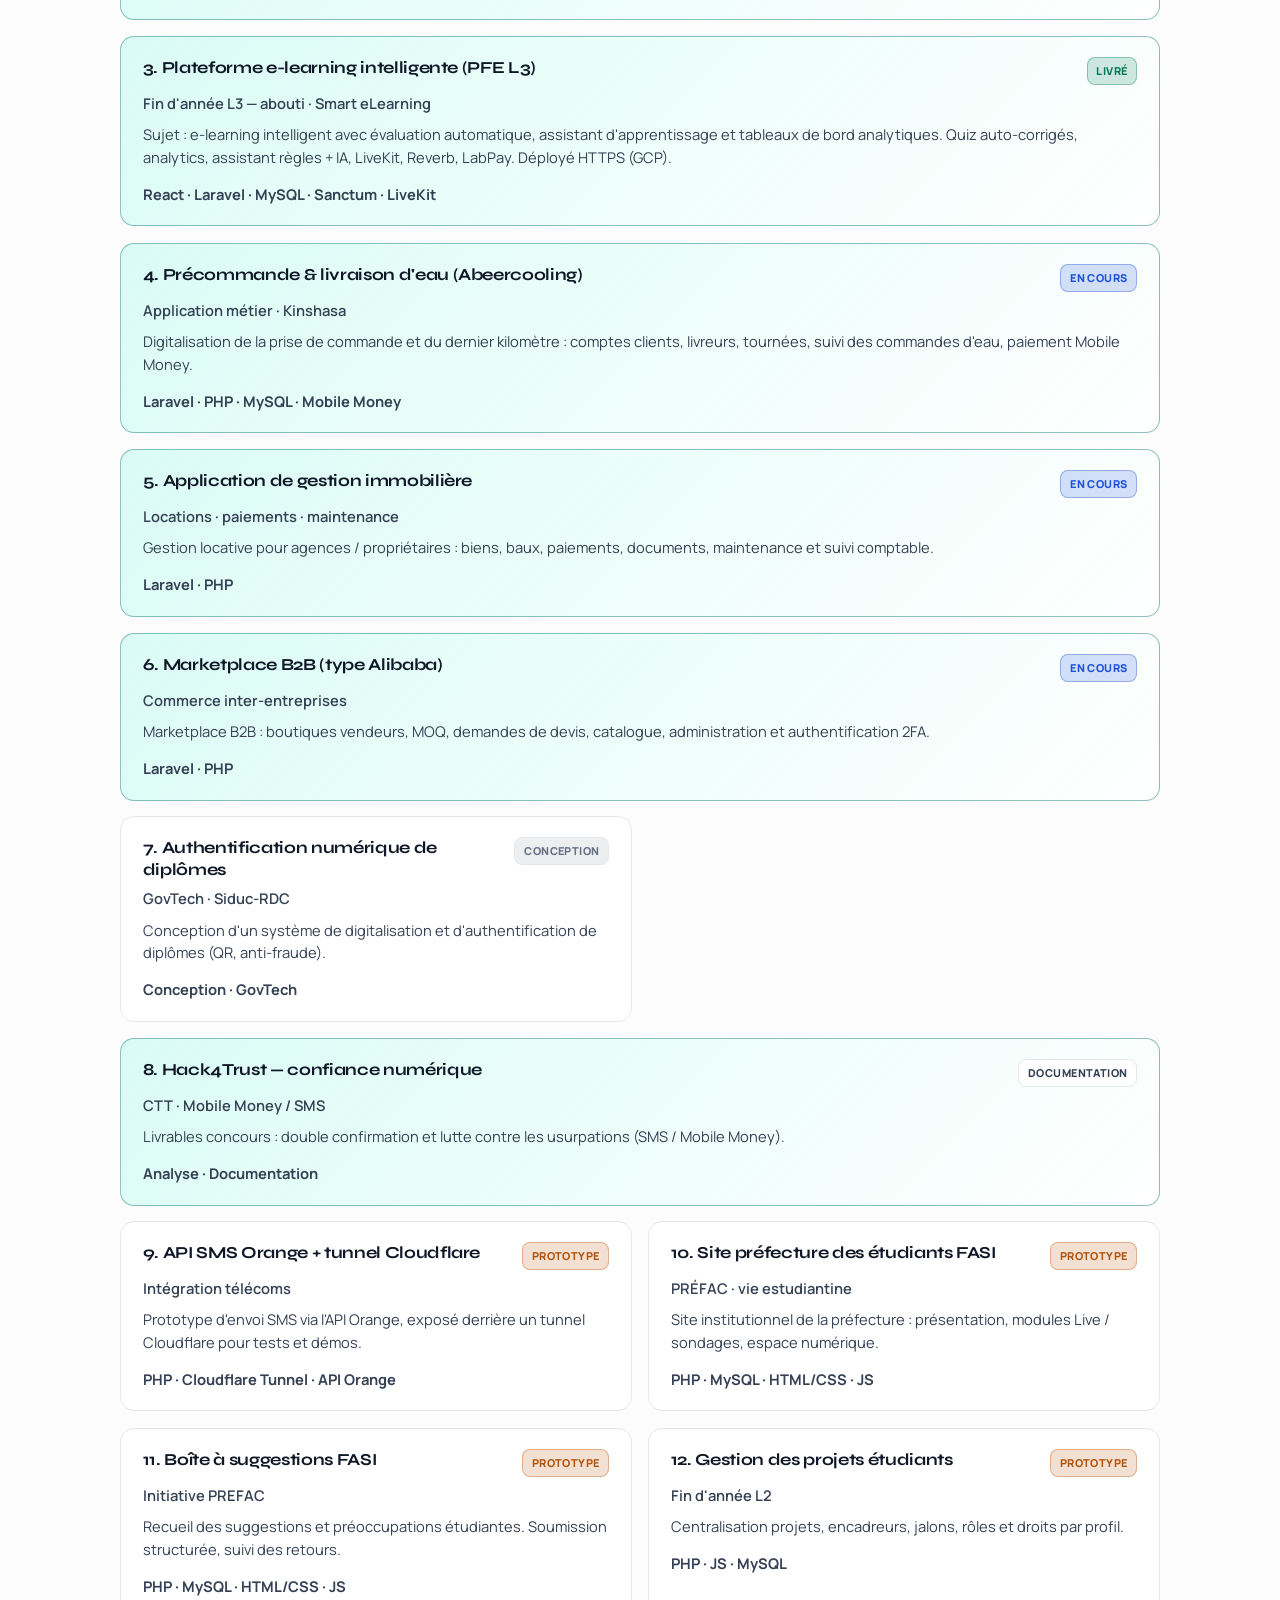
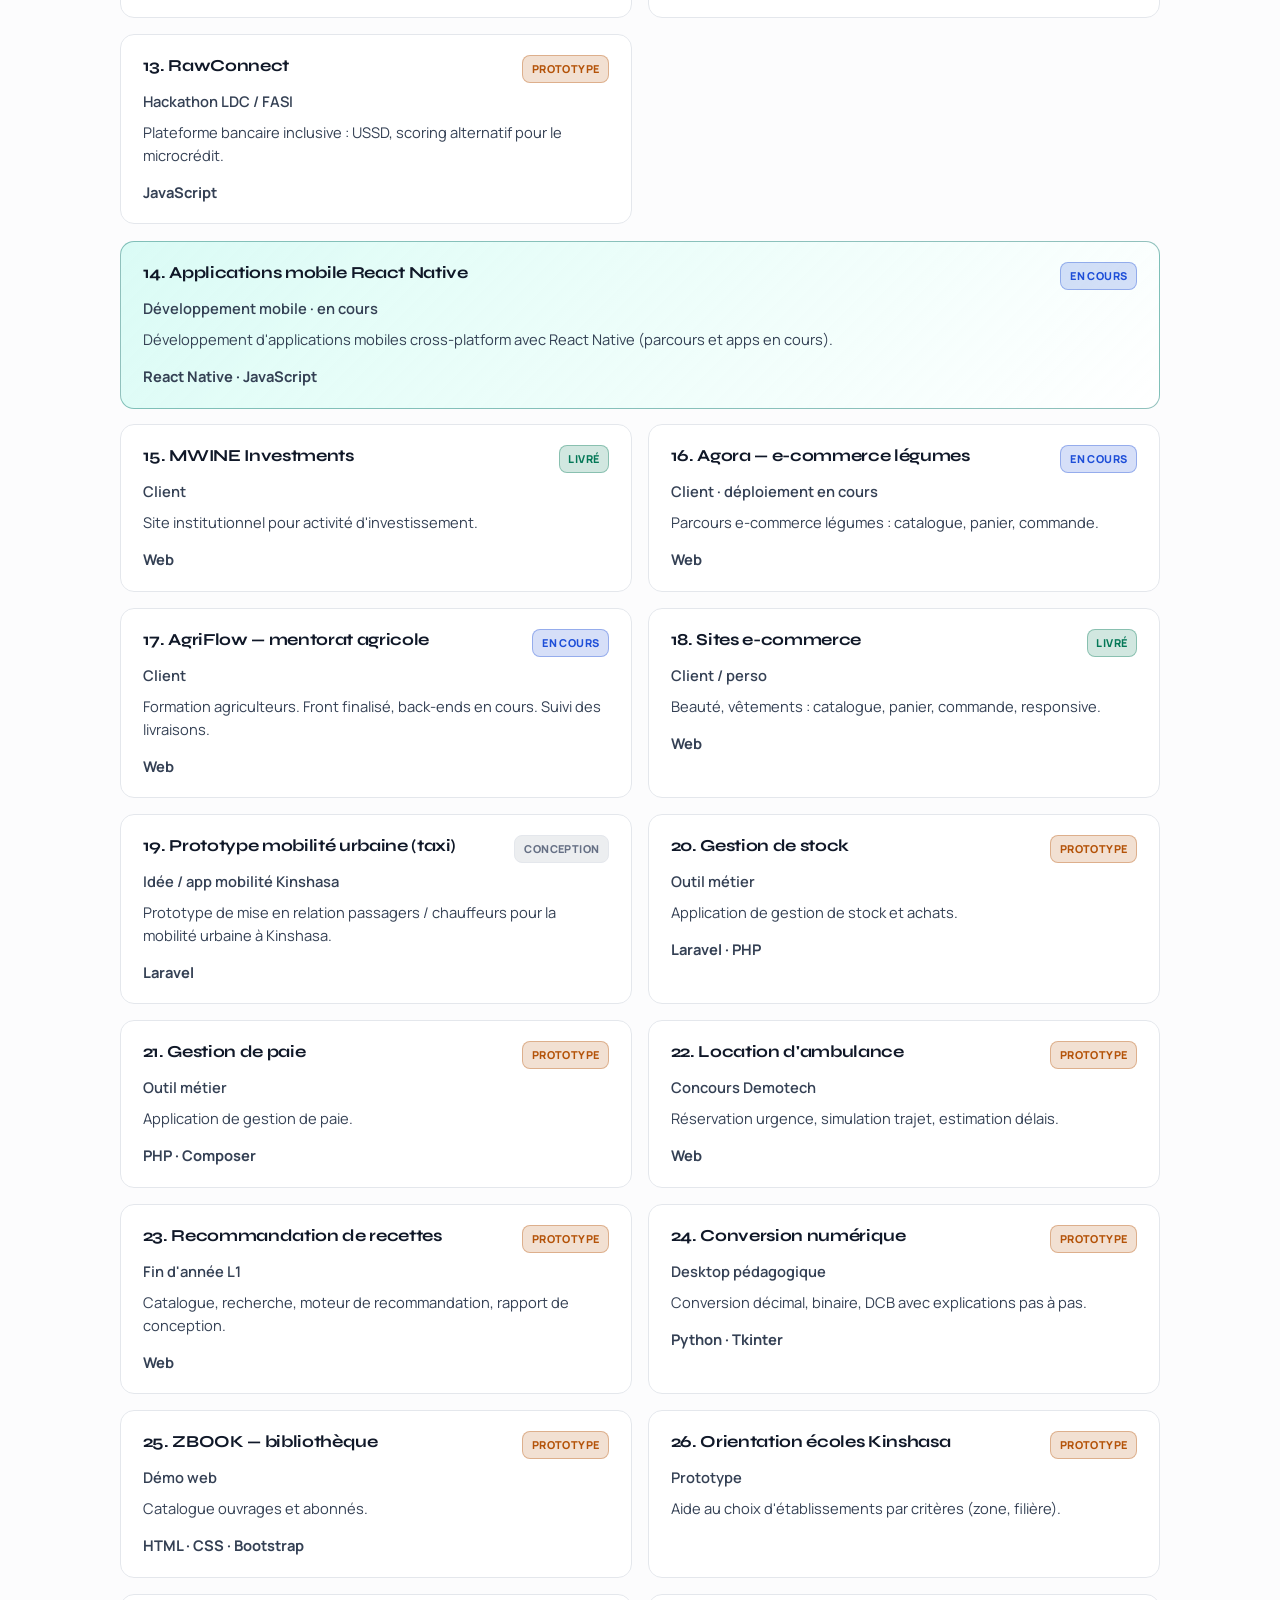
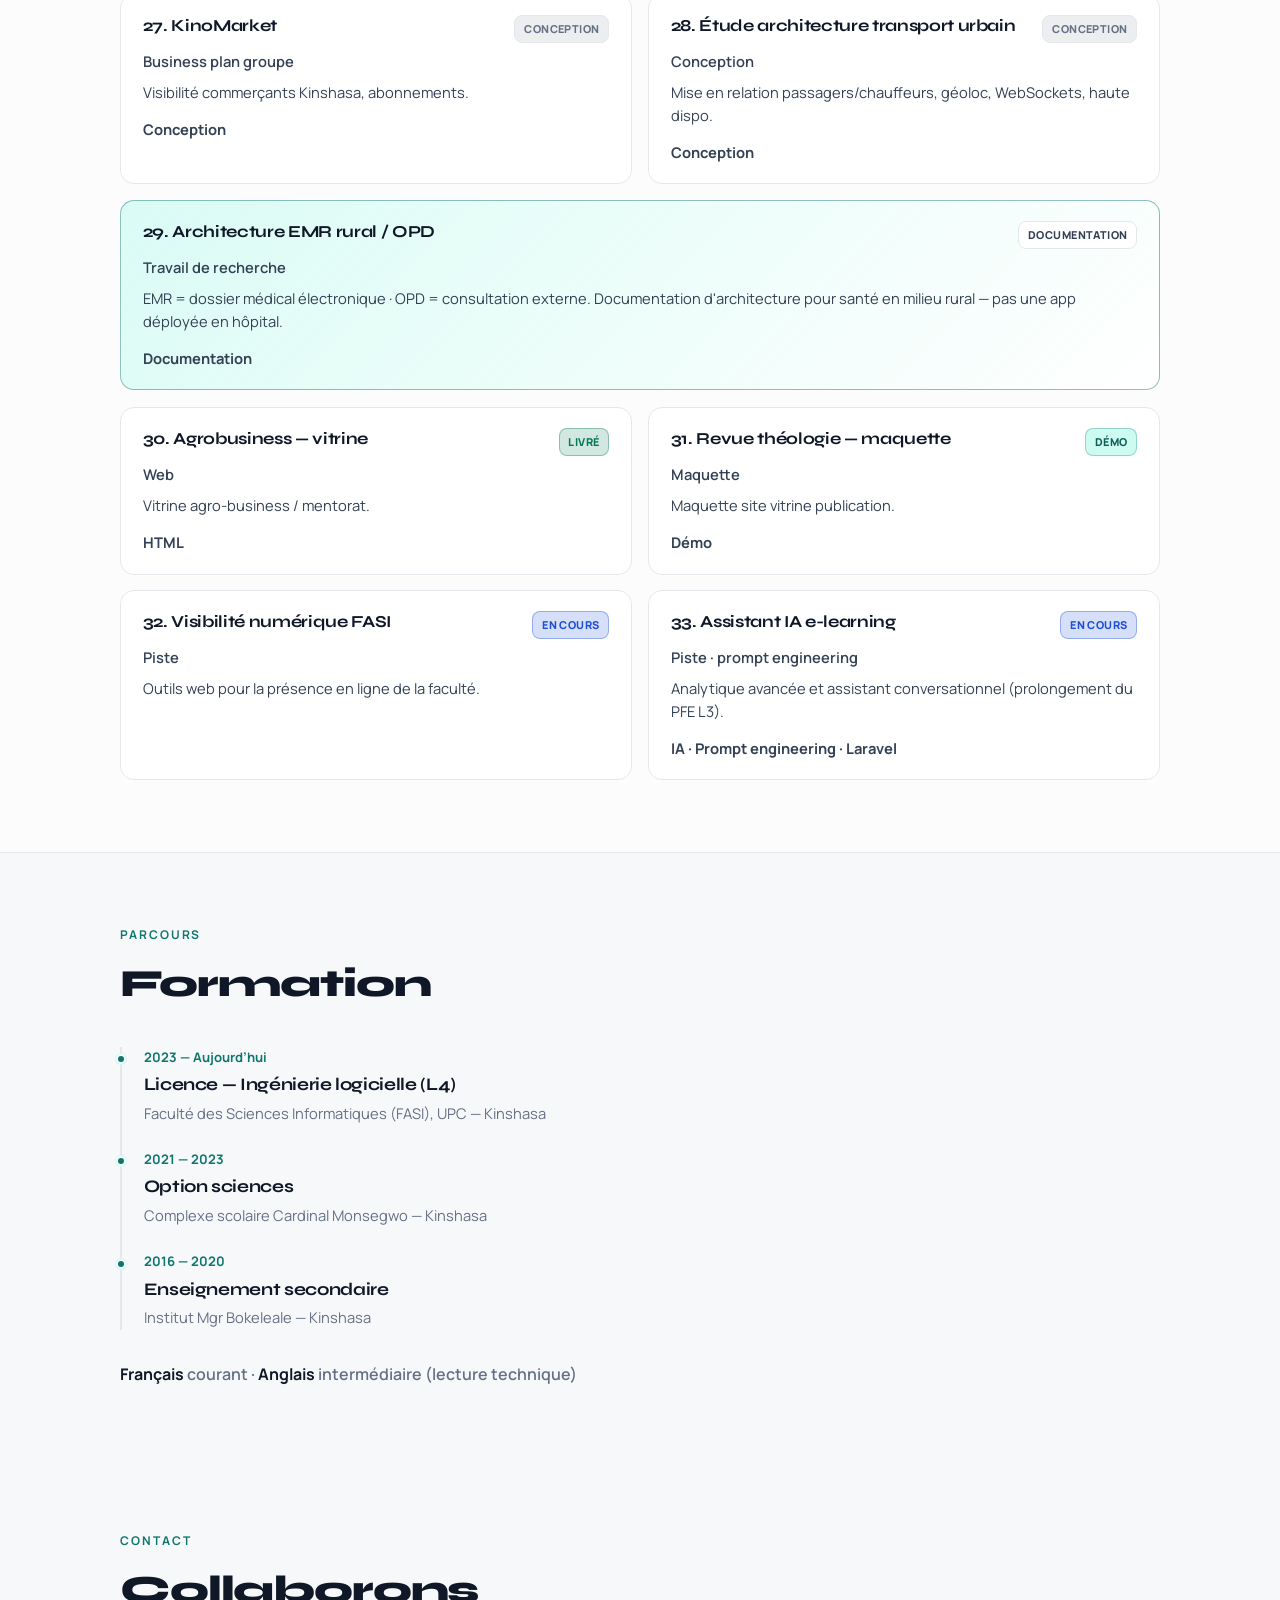
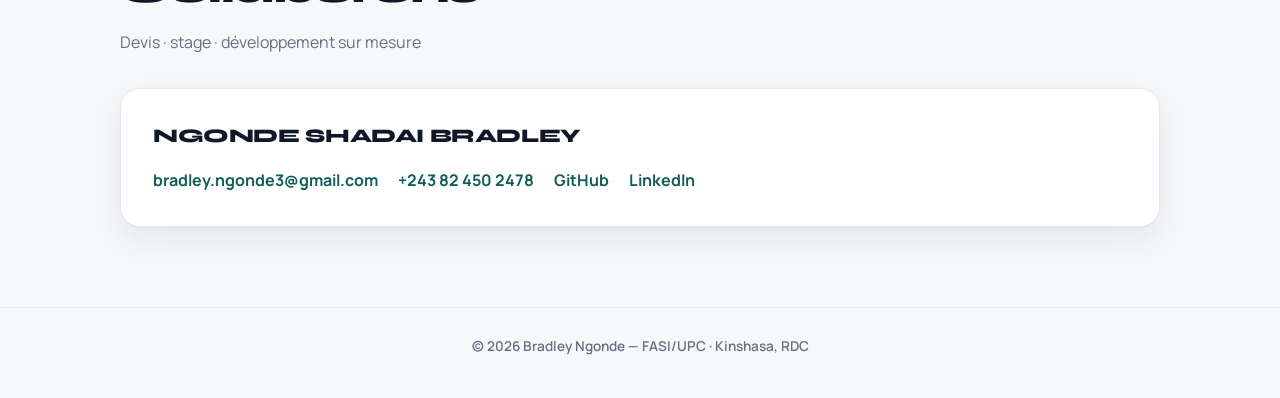
==== commit dd732c28: "Ajuste la nav: liens + toggle theme a droite Co-authored-by: Cursor <cursoragent@cursor.com>" ====
--- a/index.html
+++ b/index.html
@@ -28,6 +28,14 @@
 
   <nav class="nav" id="nav">
     <a href="#accueil" class="nav-logo">Bradley<span>Ngonde</span></a>
+    <ul class="nav-links">
+      <li><a href="#apropos">À propos</a></li>
+      <li><a href="#experience">Expérience</a></li>
+      <li><a href="#competences">Compétences</a></li>
+      <li><a href="#projets">Projets</a></li>
+      <li><a href="#formation">Formation</a></li>
+      <li><a href="#contact" class="nav-cta">Contact</a></li>
+    </ul>
     <div class="nav-actions">
       <button class="theme-toggle" id="theme-toggle" type="button" aria-label="Changer de thème" title="Changer de thème">
         <svg class="icon-sun" viewBox="0 0 24 24" fill="none" stroke="currentColor" stroke-width="2" aria-hidden="true">
@@ -41,14 +49,6 @@
       <button class="nav-toggle" type="button" aria-label="Menu" aria-expanded="false">
         <span></span><span></span>
       </button>
-      <ul class="nav-links">
-        <li><a href="#apropos">À propos</a></li>
-        <li><a href="#experience">Expérience</a></li>
-        <li><a href="#competences">Compétences</a></li>
-        <li><a href="#projets">Projets</a></li>
-        <li><a href="#formation">Formation</a></li>
-        <li><a href="#contact" class="nav-cta">Contact</a></li>
-      </ul>
     </div>
   </nav>
 
--- a/css/style.css
+++ b/css/style.css
@@ -206,7 +206,6 @@
   z-index: 1000;
   display: flex;
   align-items: center;
-  justify-content: space-between;
   gap: 1rem;
   padding: 0 clamp(1rem, 4vw, 2.5rem);
   background: var(--nav-bg);
@@ -214,6 +213,8 @@
   border-bottom: 1px solid transparent;
   transition: border-color 0.3s var(--ease), background 0.35s var(--ease), transform 0.35s var(--ease);
 }
+
+.nav-logo { margin-right: auto; }
 
 .nav.scrolled {
   border-bottom-color: var(--line);
@@ -228,6 +229,7 @@
   color: var(--ink);
   text-decoration: none;
   transition: color 0.3s;
+  flex-shrink: 0;
 }
 
 .nav-logo span {
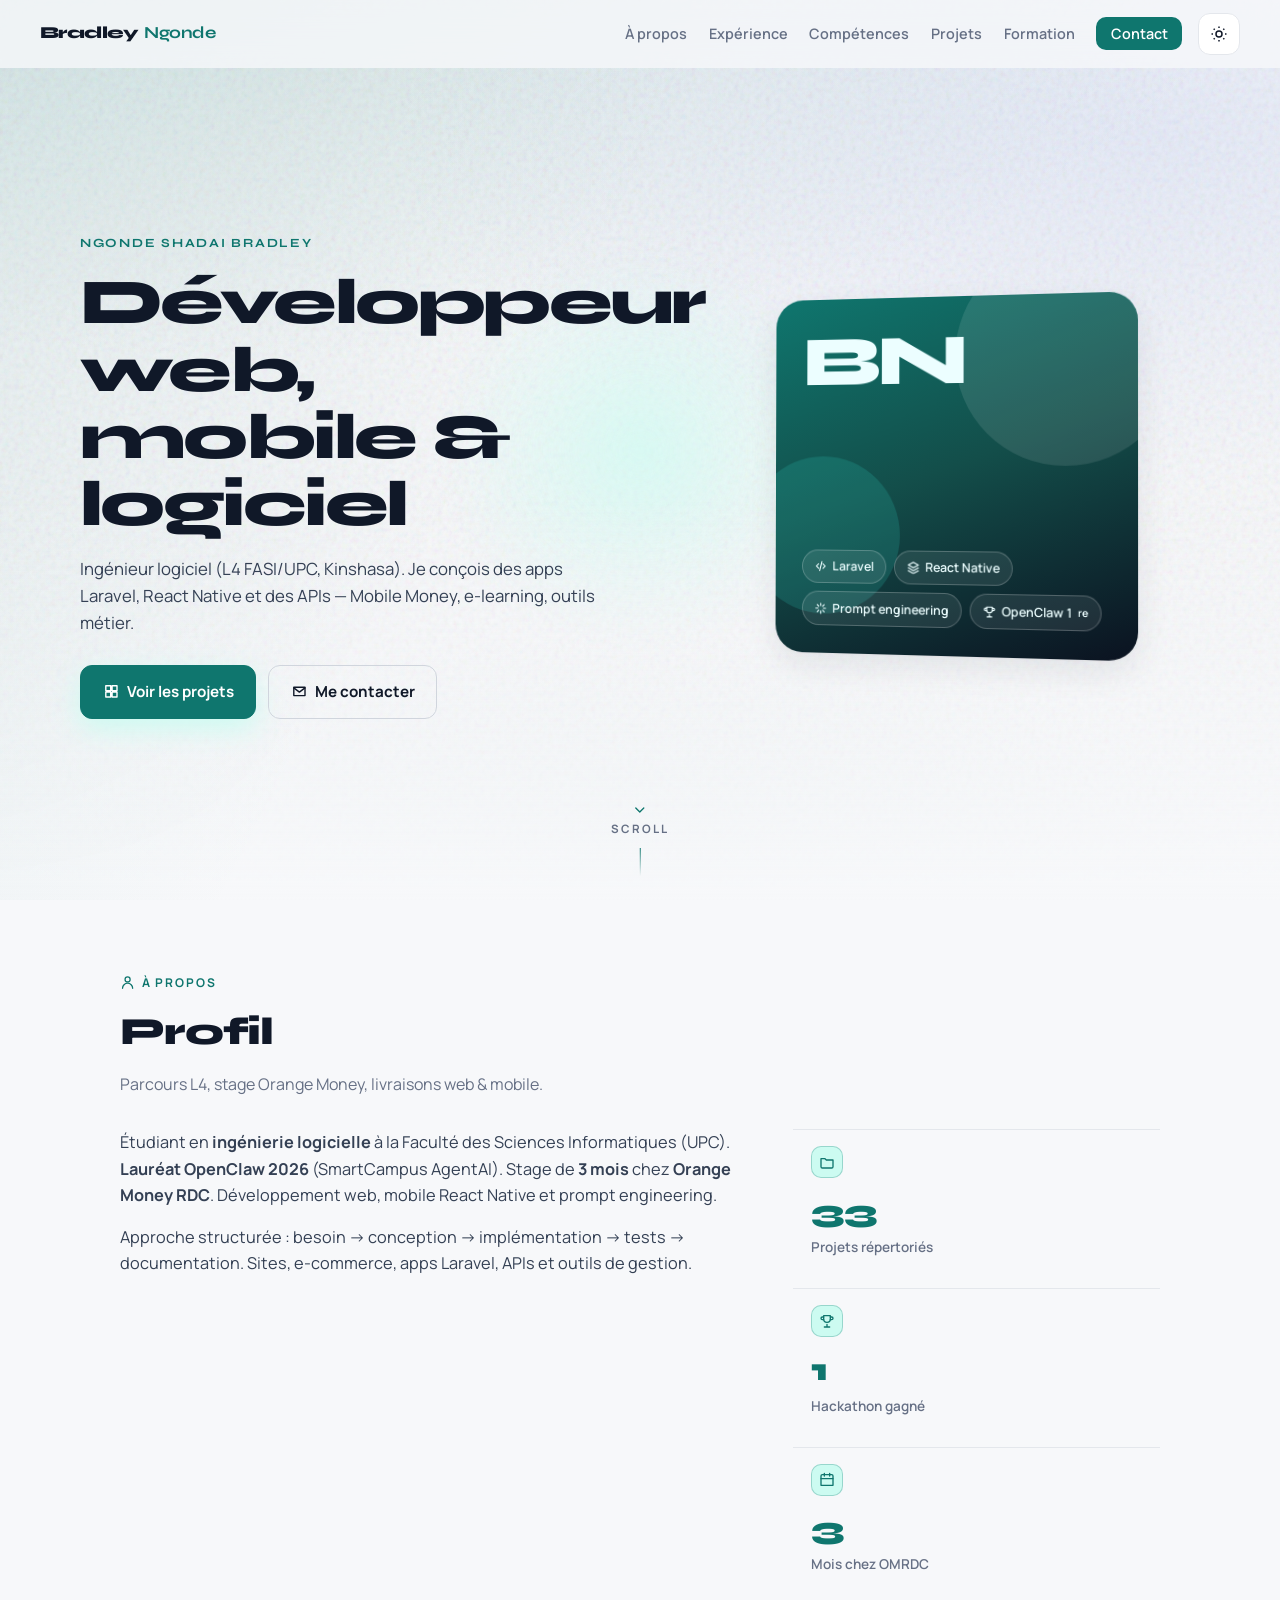
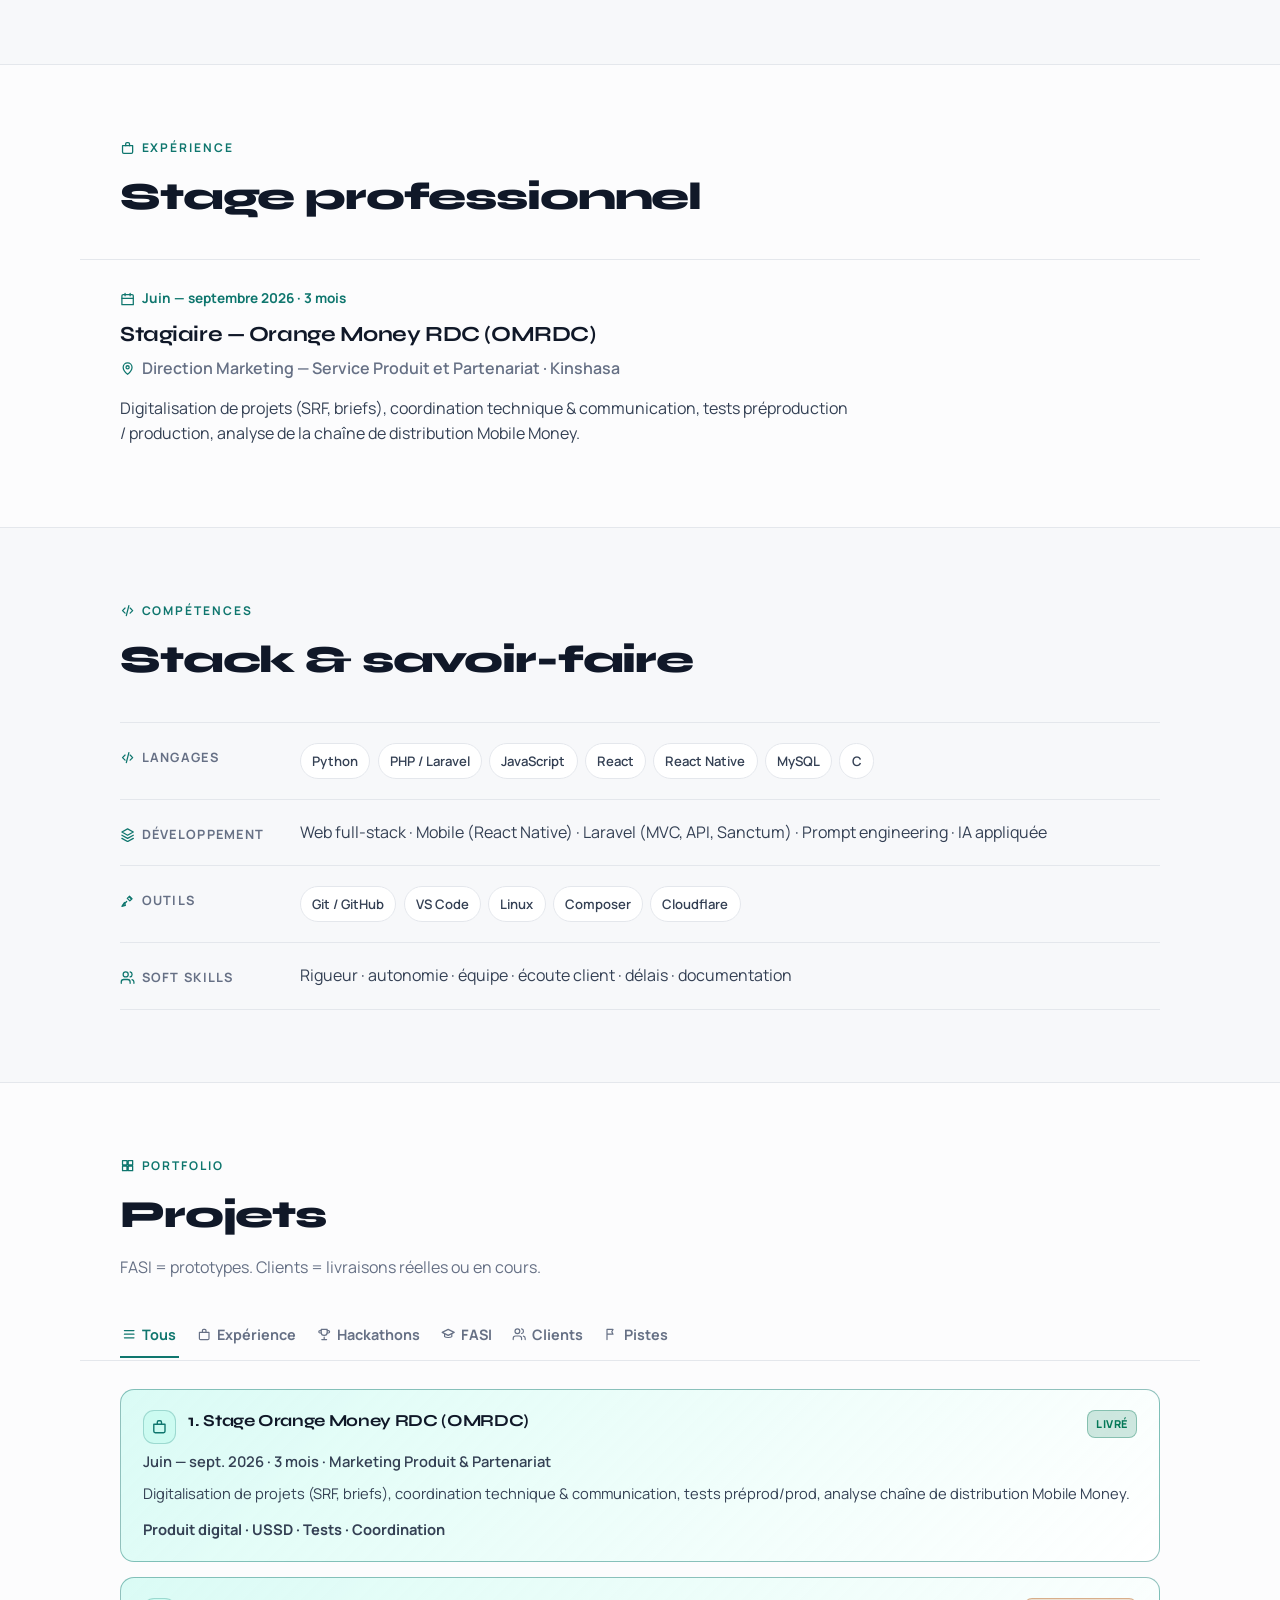
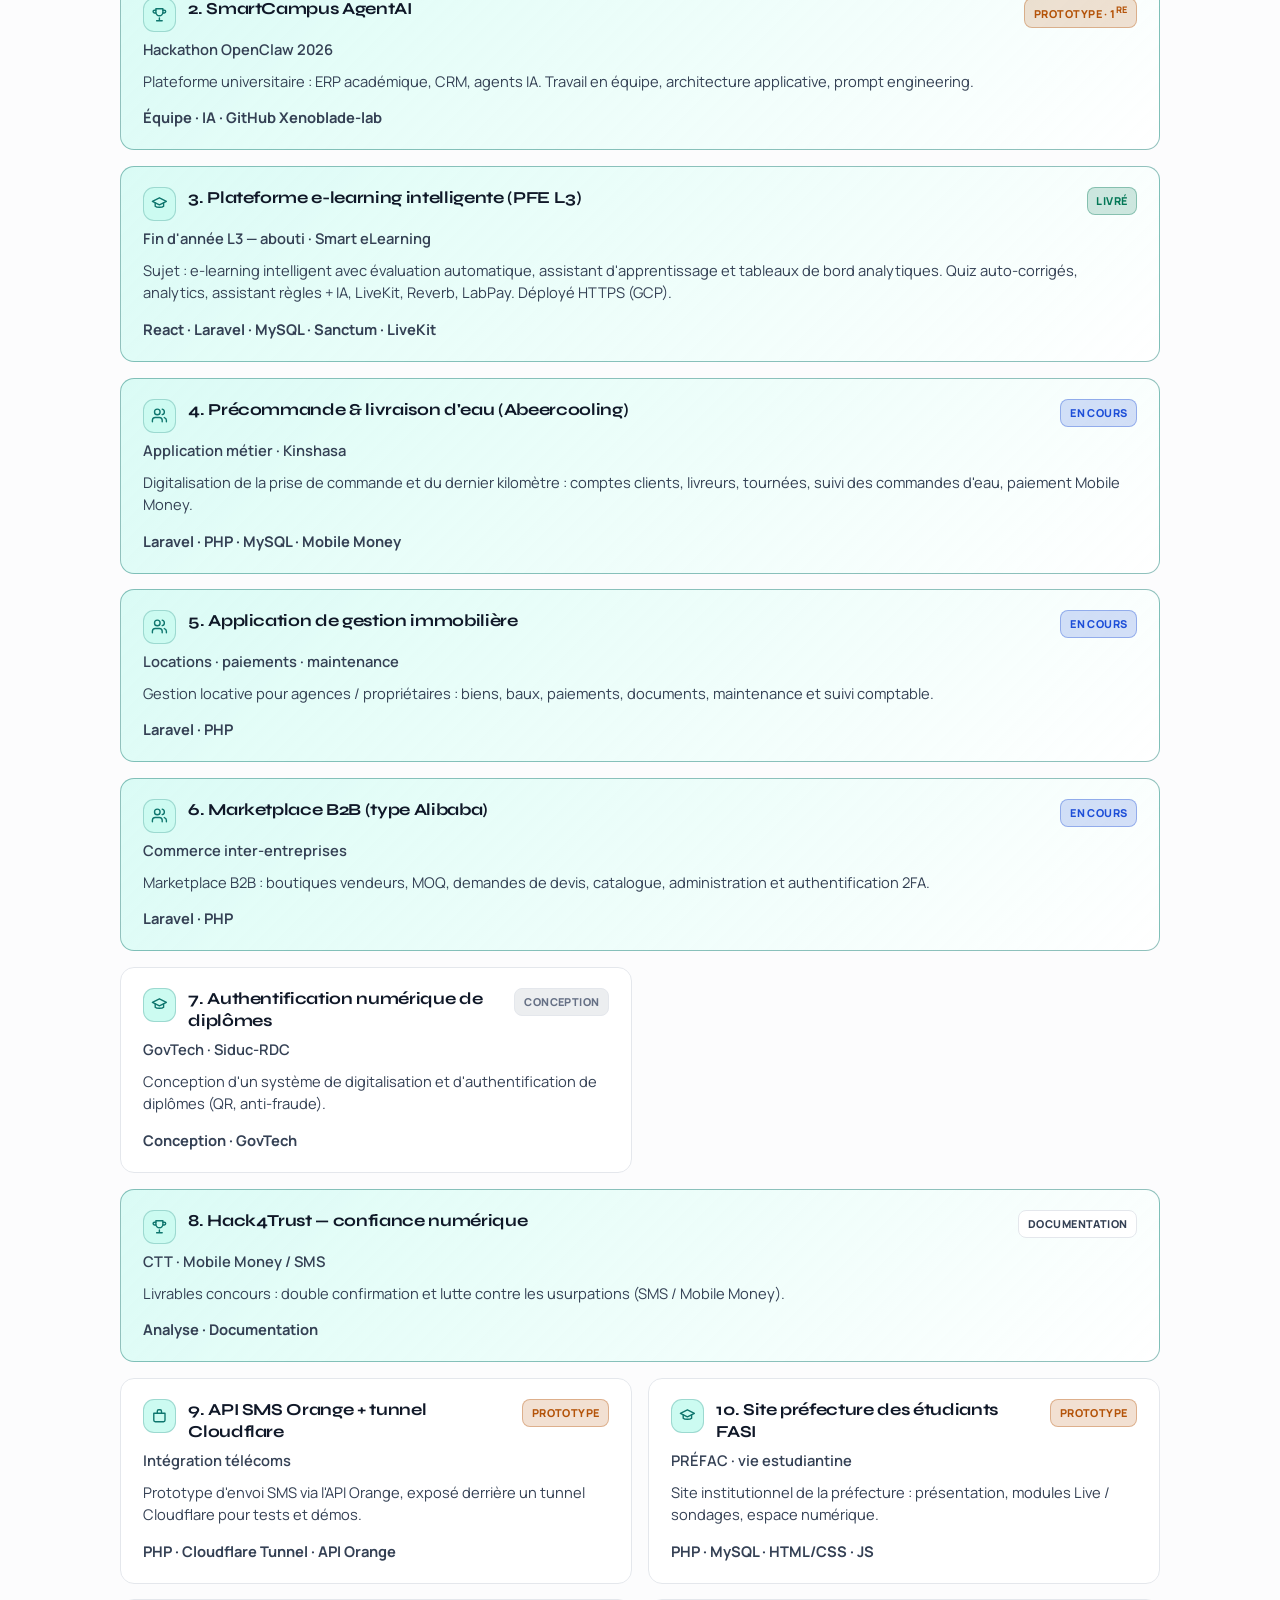
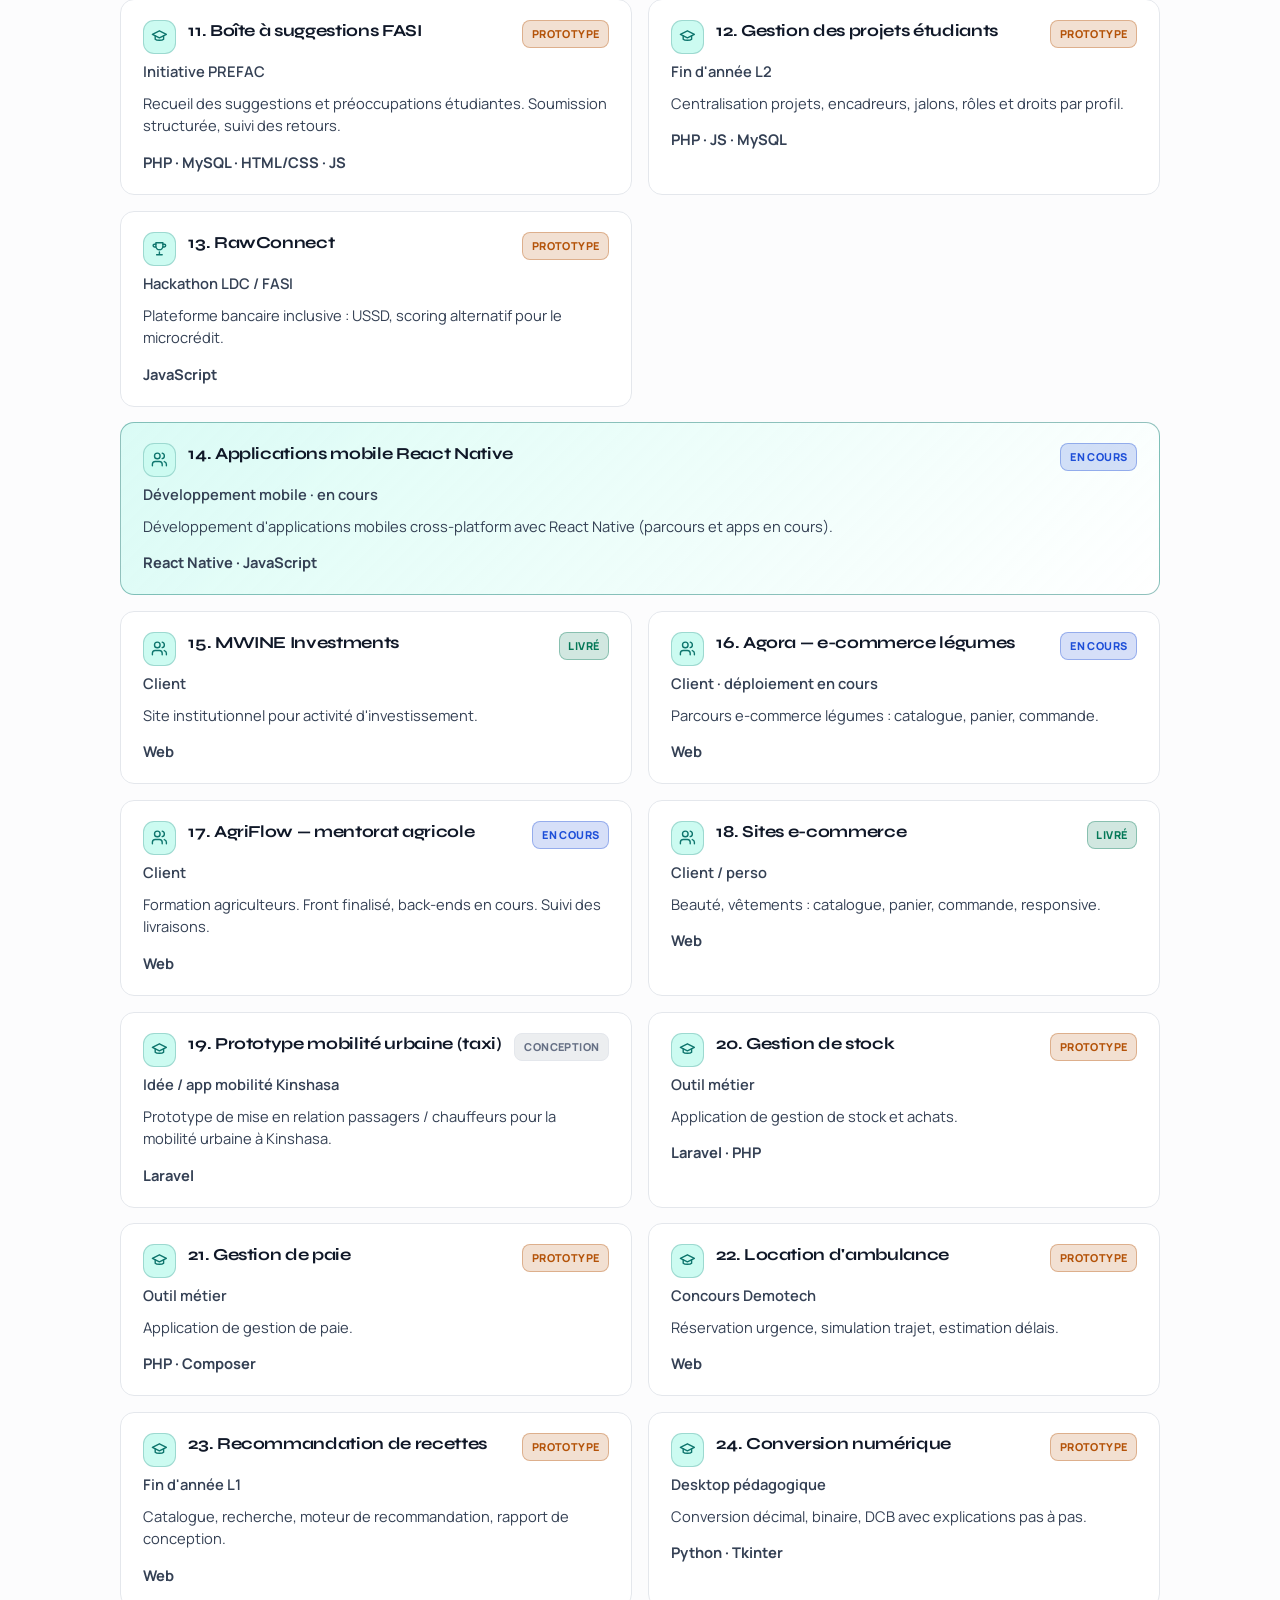
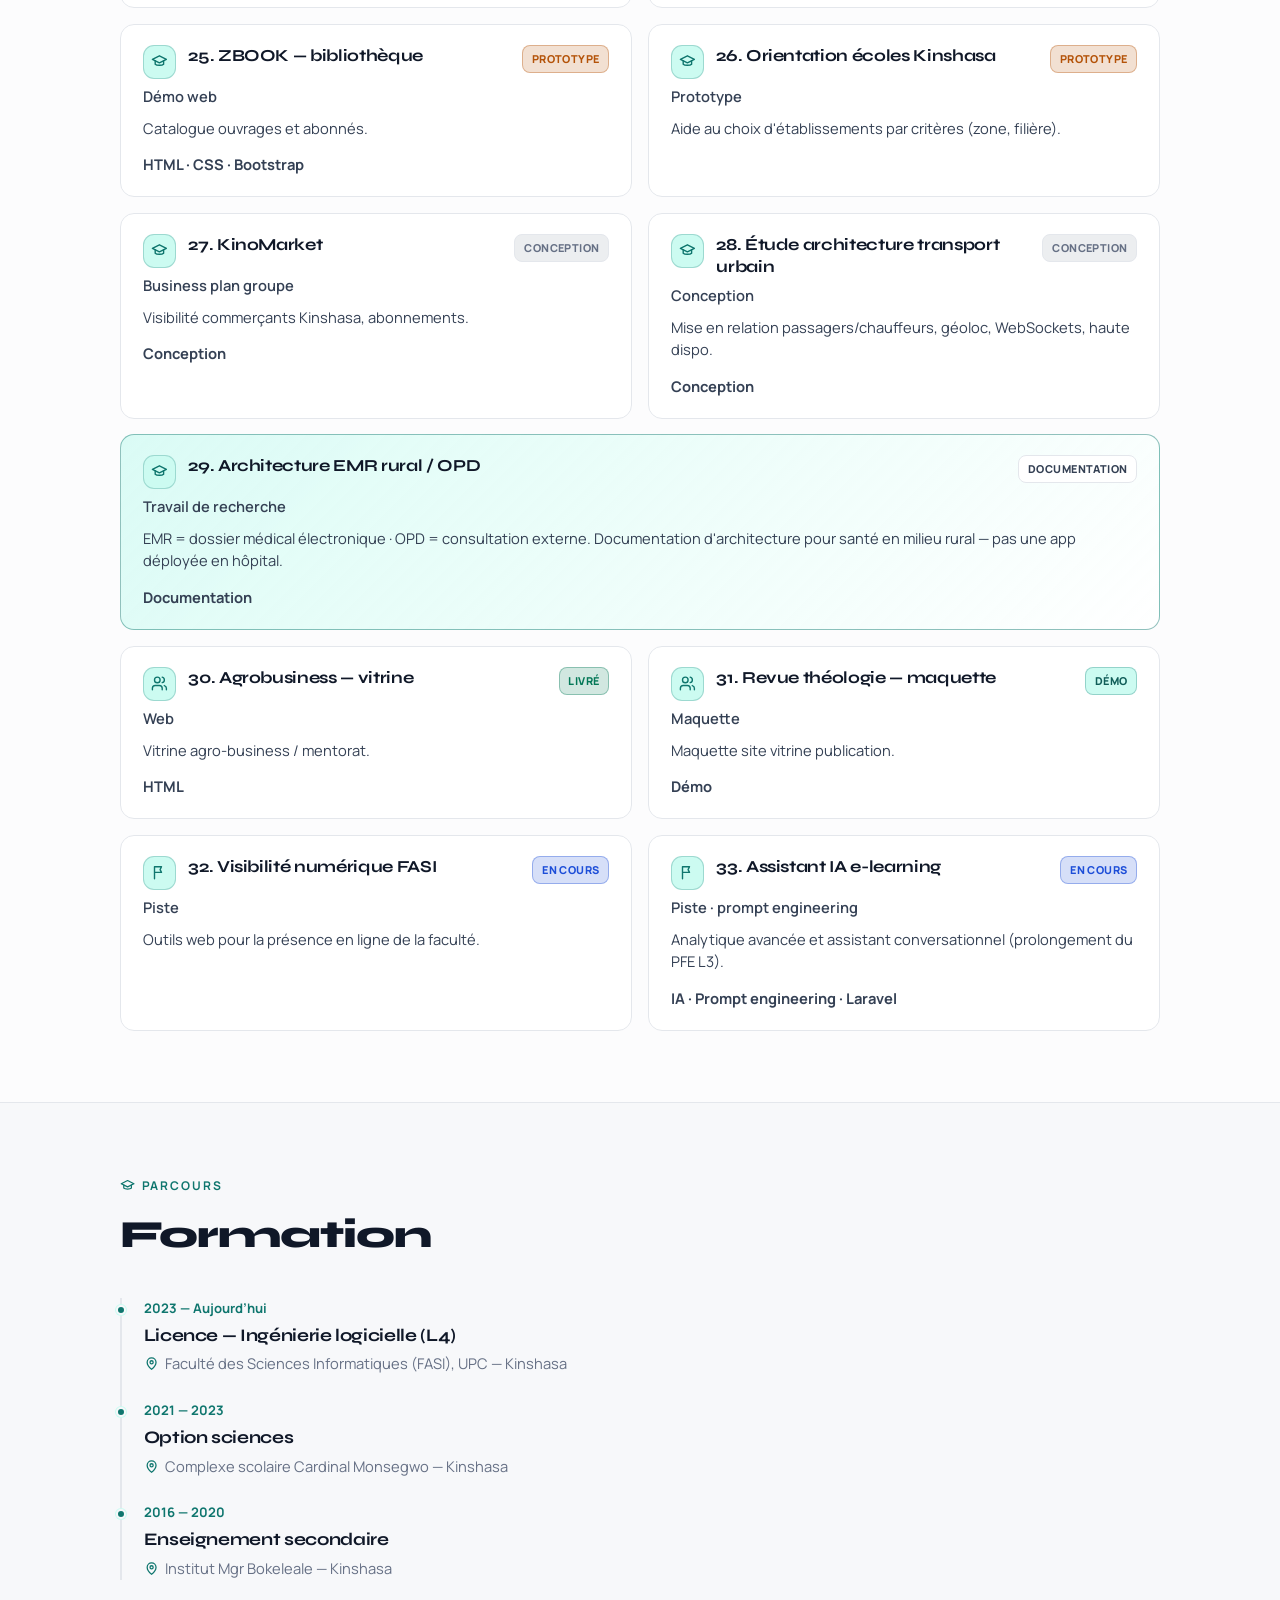
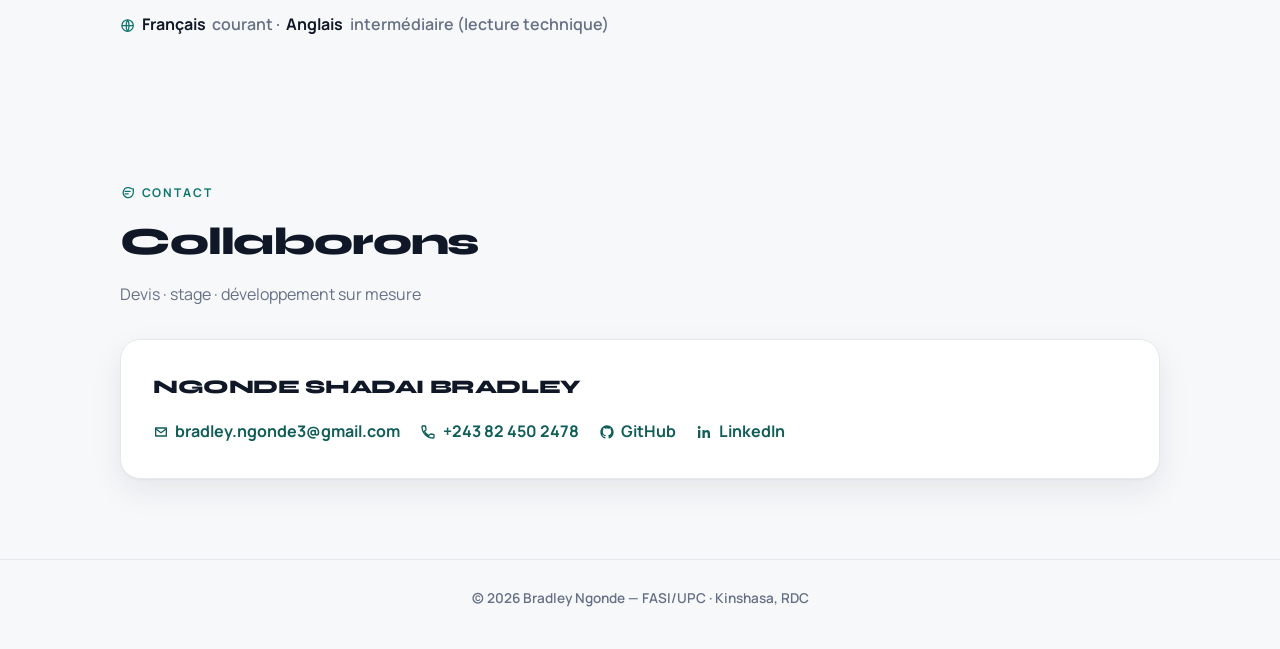
==== commit 1a859bd4: "Ajoute des icones SVG aux points cles du portfolio Eyebrows, metriques, contact, filtres, skills, CT" ====
--- a/index.html
+++ b/index.html
@@ -18,6 +18,33 @@
   </script>
 </head>
 <body>
+  <svg xmlns="http://www.w3.org/2000/svg" class="svg-sprite" aria-hidden="true" focusable="false">
+    <symbol id="i-arrow" viewBox="0 0 24 24"><path fill="none" stroke="currentColor" stroke-width="2" stroke-linecap="round" stroke-linejoin="round" d="M5 12h14M13 6l6 6-6 6"/></symbol>
+    <symbol id="i-mail" viewBox="0 0 24 24"><path fill="none" stroke="currentColor" stroke-width="2" stroke-linecap="round" stroke-linejoin="round" d="M4 6h16v12H4z"/><path fill="none" stroke="currentColor" stroke-width="2" stroke-linecap="round" stroke-linejoin="round" d="m4 7 8 6 8-6"/></symbol>
+    <symbol id="i-phone" viewBox="0 0 24 24"><path fill="none" stroke="currentColor" stroke-width="2" stroke-linecap="round" stroke-linejoin="round" d="M6.6 10.8c1.4 2.8 3.8 5.1 6.6 6.6l2.2-2.2c.3-.3.7-.4 1-.2 1.1.4 2.3.6 3.6.6.6 0 1 .4 1 1V20c0 .6-.4 1-1 1C10.6 21 3 13.4 3 4c0-.6.4-1 1-1h3.5c.6 0 1 .4 1 1 0 1.3.2 2.5.6 3.6.1.3 0 .7-.2 1L6.6 10.8z"/></symbol>
+    <symbol id="i-github" viewBox="0 0 24 24"><path fill="currentColor" d="M12 2C6.5 2 2 6.6 2 12.2c0 4.5 2.9 8.3 6.9 9.6.5.1.7-.2.7-.5v-1.8c-2.8.6-3.4-1.4-3.4-1.4-.5-1.1-1.1-1.4-1.1-1.4-.9-.6.1-.6.1-.6 1 .1 1.5 1 1.5 1 .9 1.6 2.4 1.1 3 .9.1-.7.4-1.1.6-1.4-2.2-.3-4.6-1.2-4.6-5.1 0-1.1.4-2 1-2.7-.1-.3-.4-1.3.1-2.7 0 0 .8-.3 2.8 1 .8-.2 1.6-.3 2.4-.3s1.6.1 2.4.3c2-.1.2.8 2.8-1 .5 1.4.2 2.4.1 2.7.6.7 1 1.6 1 2.7 0 3.9-2.3 4.8-4.6 5.1.4.3.7.9.7 1.9v2.8c0 .3.2.6.7.5 4-1.3 6.9-5.1 6.9-9.6C22 6.6 17.5 2 12 2z"/></symbol>
+    <symbol id="i-linkedin" viewBox="0 0 24 24"><path fill="currentColor" d="M6.5 21H3V9h3.5v12zM4.7 7.4A2 2 0 1 1 4.8 3a2 2 0 0 1-.1 4.4zM21 21h-3.5v-6.2c0-1.7-.7-2.6-2-2.6-1.2 0-1.9.8-2.2 1.6-.1.3-.1.7-.1 1.1V21H9.7s.1-10.8 0-12H13v1.9c.5-.8 1.5-2 3.7-2 2.6 0 4.3 1.7 4.3 5.4V21z"/></symbol>
+    <symbol id="i-user" viewBox="0 0 24 24"><path fill="none" stroke="currentColor" stroke-width="2" stroke-linecap="round" stroke-linejoin="round" d="M20 21a8 8 0 1 0-16 0"/><circle cx="12" cy="7" r="4" fill="none" stroke="currentColor" stroke-width="2"/></symbol>
+    <symbol id="i-briefcase" viewBox="0 0 24 24"><path fill="none" stroke="currentColor" stroke-width="2" stroke-linecap="round" stroke-linejoin="round" d="M4 9h16v10a2 2 0 0 1-2 2H6a2 2 0 0 1-2-2V9z"/><path fill="none" stroke="currentColor" stroke-width="2" stroke-linecap="round" stroke-linejoin="round" d="M9 9V6a2 2 0 0 1 2-2h2a2 2 0 0 1 2 2v3"/></symbol>
+    <symbol id="i-code" viewBox="0 0 24 24"><path fill="none" stroke="currentColor" stroke-width="2" stroke-linecap="round" stroke-linejoin="round" d="m8 8-4 4 4 4M16 8l4 4-4 4M14 4l-4 16"/></symbol>
+    <symbol id="i-grid" viewBox="0 0 24 24"><path fill="none" stroke="currentColor" stroke-width="2" stroke-linecap="round" stroke-linejoin="round" d="M4 4h7v7H4zM13 4h7v7h-7zM4 13h7v7H4zM13 13h7v7h-7z"/></symbol>
+    <symbol id="i-grad" viewBox="0 0 24 24"><path fill="none" stroke="currentColor" stroke-width="2" stroke-linecap="round" stroke-linejoin="round" d="m12 4 10 5-10 5L2 9l10-5z"/><path fill="none" stroke="currentColor" stroke-width="2" stroke-linecap="round" stroke-linejoin="round" d="M6 11v5c2 2 10 2 12 0v-5"/></symbol>
+    <symbol id="i-chat" viewBox="0 0 24 24"><path fill="none" stroke="currentColor" stroke-width="2" stroke-linecap="round" stroke-linejoin="round" d="M21 12a8 8 0 1 1-3.2-6.4L21 6v6z"/><path fill="none" stroke="currentColor" stroke-width="2" stroke-linecap="round" d="M8 10h8M8 14h5"/></symbol>
+    <symbol id="i-folder" viewBox="0 0 24 24"><path fill="none" stroke="currentColor" stroke-width="2" stroke-linecap="round" stroke-linejoin="round" d="M3 7h6l2 2h10v10a2 2 0 0 1-2 2H5a2 2 0 0 1-2-2V7z"/></symbol>
+    <symbol id="i-trophy" viewBox="0 0 24 24"><path fill="none" stroke="currentColor" stroke-width="2" stroke-linecap="round" stroke-linejoin="round" d="M8 21h8M12 17v4M7 4h10v5a5 5 0 0 1-10 0V4z"/><path fill="none" stroke="currentColor" stroke-width="2" stroke-linecap="round" stroke-linejoin="round" d="M17 6h2a2 2 0 0 1 0 4h-2M7 6H5a2 2 0 0 0 0 4h2"/></symbol>
+    <symbol id="i-calendar" viewBox="0 0 24 24"><path fill="none" stroke="currentColor" stroke-width="2" stroke-linecap="round" stroke-linejoin="round" d="M5 4h14a2 2 0 0 1 2 2v14H3V6a2 2 0 0 1 2-2z"/><path fill="none" stroke="currentColor" stroke-width="2" stroke-linecap="round" d="M3 10h18M8 2v4M16 2v4"/></symbol>
+    <symbol id="i-pin" viewBox="0 0 24 24"><path fill="none" stroke="currentColor" stroke-width="2" stroke-linecap="round" stroke-linejoin="round" d="M12 21s7-5.2 7-11a7 7 0 1 0-14 0c0 5.8 7 11 7 11z"/><circle cx="12" cy="10" r="2.5" fill="none" stroke="currentColor" stroke-width="2"/></symbol>
+    <symbol id="i-tools" viewBox="0 0 24 24"><path fill="none" stroke="currentColor" stroke-width="2" stroke-linecap="round" stroke-linejoin="round" d="m14.7 6.3 3 3M4 20l6.5-6.5M15 5l4 4-3.5 3.5-4-4L15 5z"/><path fill="none" stroke="currentColor" stroke-width="2" stroke-linecap="round" stroke-linejoin="round" d="M3 21l5.5-1.5L7 15 3 21z"/></symbol>
+    <symbol id="i-users" viewBox="0 0 24 24"><path fill="none" stroke="currentColor" stroke-width="2" stroke-linecap="round" stroke-linejoin="round" d="M16 21v-2a4 4 0 0 0-4-4H6a4 4 0 0 0-4 4v2"/><circle cx="9" cy="7" r="4" fill="none" stroke="currentColor" stroke-width="2"/><path fill="none" stroke="currentColor" stroke-width="2" stroke-linecap="round" stroke-linejoin="round" d="M22 21v-2a4 4 0 0 0-3-3.9M16 3.1a4 4 0 0 1 0 7.8"/></symbol>
+    <symbol id="i-layers" viewBox="0 0 24 24"><path fill="none" stroke="currentColor" stroke-width="2" stroke-linecap="round" stroke-linejoin="round" d="m12 3 9 5-9 5-9-5 9-5z"/><path fill="none" stroke="currentColor" stroke-width="2" stroke-linecap="round" stroke-linejoin="round" d="m3 13 9 5 9-5M3 18l9 5 9-5"/></symbol>
+    <symbol id="i-spark" viewBox="0 0 24 24"><path fill="none" stroke="currentColor" stroke-width="2" stroke-linecap="round" stroke-linejoin="round" d="M12 3v4M12 17v4M3 12h4M17 12h4M5.6 5.6l2.8 2.8M15.6 15.6l2.8 2.8M18.4 5.6l-2.8 2.8M8.4 15.6l-2.8 2.8"/></symbol>
+    <symbol id="i-chevron" viewBox="0 0 24 24"><path fill="none" stroke="currentColor" stroke-width="2" stroke-linecap="round" stroke-linejoin="round" d="m6 9 6 6 6-6"/></symbol>
+    <symbol id="i-external" viewBox="0 0 24 24"><path fill="none" stroke="currentColor" stroke-width="2" stroke-linecap="round" stroke-linejoin="round" d="M14 4h6v6M10 14 20 4M18 14v5a1 1 0 0 1-1 1H5a1 1 0 0 1-1-1V7a1 1 0 0 1 1-1h5"/></symbol>
+    <symbol id="i-all" viewBox="0 0 24 24"><path fill="none" stroke="currentColor" stroke-width="2" stroke-linecap="round" d="M4 6h16M4 12h16M4 18h16"/></symbol>
+    <symbol id="i-flag" viewBox="0 0 24 24"><path fill="none" stroke="currentColor" stroke-width="2" stroke-linecap="round" stroke-linejoin="round" d="M5 21V4m0 0h10l-2 4 2 4H5"/></symbol>
+    <symbol id="i-lang" viewBox="0 0 24 24"><circle cx="12" cy="12" r="9" fill="none" stroke="currentColor" stroke-width="2"/><path fill="none" stroke="currentColor" stroke-width="2" d="M3 12h18M12 3c3 3.5 3 14.5 0 18M12 3c-3 3.5-3 14.5 0 18"/></symbol>
+  </svg>
+
   <div class="loader" id="loader" aria-hidden="true">
     <div class="loader-mark">BN</div>
     <div class="loader-bar"></div>
@@ -62,28 +89,34 @@
           Ingénieur logiciel (L4 FASI/UPC, Kinshasa). Je conçois des apps Laravel, React Native et des APIs — Mobile Money, e-learning, outils métier.
         </p>
         <div class="hero-cta">
-          <a href="#projets" class="btn btn-primary">Voir les projets</a>
-          <a href="#contact" class="btn btn-ghost">Me contacter</a>
+          <a href="#projets" class="btn btn-primary">
+            <svg class="ico" aria-hidden="true"><use href="#i-grid"></use></svg>
+            Voir les projets
+          </a>
+          <a href="#contact" class="btn btn-ghost">
+            <svg class="ico" aria-hidden="true"><use href="#i-mail"></use></svg>
+            Me contacter
+          </a>
         </div>
       </div>
       <aside class="hero-visual" aria-hidden="true">
         <div class="hero-panel">
           <div class="hero-mark">BN</div>
           <ul class="hero-chips">
-            <li>Laravel</li>
-            <li>React Native</li>
-            <li>Prompt engineering</li>
-            <li>OpenClaw 1<sup>re</sup></li>
+            <li><svg class="ico" aria-hidden="true"><use href="#i-code"></use></svg>Laravel</li>
+            <li><svg class="ico" aria-hidden="true"><use href="#i-layers"></use></svg>React Native</li>
+            <li><svg class="ico" aria-hidden="true"><use href="#i-spark"></use></svg>Prompt engineering</li>
+            <li><svg class="ico" aria-hidden="true"><use href="#i-trophy"></use></svg>OpenClaw 1<sup>re</sup></li>
           </ul>
         </div>
       </aside>
     </div>
-    <div class="scroll-hint">Scroll</div>
+    <div class="scroll-hint"><svg class="ico" aria-hidden="true"><use href="#i-chevron"></use></svg> Scroll</div>
   </header>
 
   <section id="apropos" class="section">
     <div class="section-head">
-      <p class="eyebrow">À propos</p>
+      <p class="eyebrow"><svg class="ico" aria-hidden="true"><use href="#i-user"></use></svg> À propos</p>
       <h2>Profil</h2>
       <p class="section-sub">Parcours L4, stage Orange Money, livraisons web &amp; mobile.</p>
     </div>
@@ -101,14 +134,17 @@
       </div>
       <dl class="about-metrics reveal">
         <div>
+          <div class="metric-ico" aria-hidden="true"><svg class="ico"><use href="#i-folder"></use></svg></div>
           <dt data-count="33">0</dt>
           <dd>Projets répertoriés</dd>
         </div>
         <div>
+          <div class="metric-ico" aria-hidden="true"><svg class="ico"><use href="#i-trophy"></use></svg></div>
           <dt data-count="1">0</dt>
           <dd>Hackathon gagné</dd>
         </div>
         <div>
+          <div class="metric-ico" aria-hidden="true"><svg class="ico"><use href="#i-calendar"></use></svg></div>
           <dt data-count="3">0</dt>
           <dd>Mois chez OMRDC</dd>
         </div>
@@ -118,13 +154,13 @@
 
   <section id="experience" class="section section-alt">
     <div class="section-head">
-      <p class="eyebrow">Expérience</p>
+      <p class="eyebrow"><svg class="ico" aria-hidden="true"><use href="#i-briefcase"></use></svg> Expérience</p>
       <h2>Stage professionnel</h2>
     </div>
     <article class="exp-block reveal">
-      <p class="exp-when">Juin — septembre 2026 · 3 mois</p>
+      <p class="exp-when"><svg class="ico" aria-hidden="true"><use href="#i-calendar"></use></svg> Juin — septembre 2026 · 3 mois</p>
       <h3>Stagiaire — Orange Money RDC (OMRDC)</h3>
-      <p class="exp-where">Direction Marketing — Service Produit et Partenariat · Kinshasa</p>
+      <p class="exp-where"><svg class="ico" aria-hidden="true"><use href="#i-pin"></use></svg> Direction Marketing — Service Produit et Partenariat · Kinshasa</p>
       <p class="exp-body">
         Digitalisation de projets (SRF, briefs), coordination technique &amp; communication,
         tests préproduction / production, analyse de la chaîne de distribution Mobile Money.
@@ -134,12 +170,12 @@
 
   <section id="competences" class="section">
     <div class="section-head">
-      <p class="eyebrow">Compétences</p>
+      <p class="eyebrow"><svg class="ico" aria-hidden="true"><use href="#i-code"></use></svg> Compétences</p>
       <h2>Stack &amp; savoir-faire</h2>
     </div>
     <div class="skills-rows">
       <div class="skill-row reveal">
-        <h3>Langages</h3>
+        <h3><svg class="ico" aria-hidden="true"><use href="#i-code"></use></svg> Langages</h3>
         <ul class="chip-list">
           <li>Python</li>
           <li>PHP / Laravel</li>
@@ -151,11 +187,11 @@
         </ul>
       </div>
       <div class="skill-row reveal">
-        <h3>Développement</h3>
+        <h3><svg class="ico" aria-hidden="true"><use href="#i-layers"></use></svg> Développement</h3>
         <p>Web full-stack · Mobile (React Native) · Laravel (MVC, API, Sanctum) · Prompt engineering · IA appliquée</p>
       </div>
       <div class="skill-row reveal">
-        <h3>Outils</h3>
+        <h3><svg class="ico" aria-hidden="true"><use href="#i-tools"></use></svg> Outils</h3>
         <ul class="chip-list">
           <li>Git / GitHub</li>
           <li>VS Code</li>
@@ -165,7 +201,7 @@
         </ul>
       </div>
       <div class="skill-row reveal">
-        <h3>Soft skills</h3>
+        <h3><svg class="ico" aria-hidden="true"><use href="#i-users"></use></svg> Soft skills</h3>
         <p>Rigueur · autonomie · équipe · écoute client · délais · documentation</p>
       </div>
     </div>
@@ -173,59 +209,59 @@
 
   <section id="projets" class="section section-alt">
     <div class="section-head">
-      <p class="eyebrow">Portfolio</p>
+      <p class="eyebrow"><svg class="ico" aria-hidden="true"><use href="#i-grid"></use></svg> Portfolio</p>
       <h2>Projets</h2>
       <p class="section-sub">FASI = prototypes. Clients = livraisons réelles ou en cours.</p>
     </div>
     <div class="filters reveal" role="tablist" aria-label="Filtrer les projets">
-      <button class="filter-btn active" data-filter="all" type="button">Tous</button>
-      <button class="filter-btn" data-filter="experience" type="button">Expérience</button>
-      <button class="filter-btn" data-filter="hackathon" type="button">Hackathons</button>
-      <button class="filter-btn" data-filter="fasi" type="button">FASI</button>
-      <button class="filter-btn" data-filter="client" type="button">Clients</button>
-      <button class="filter-btn" data-filter="piste" type="button">Pistes</button>
+      <button class="filter-btn active" data-filter="all" type="button"><svg class="ico" aria-hidden="true"><use href="#i-all"></use></svg> Tous</button>
+      <button class="filter-btn" data-filter="experience" type="button"><svg class="ico" aria-hidden="true"><use href="#i-briefcase"></use></svg> Expérience</button>
+      <button class="filter-btn" data-filter="hackathon" type="button"><svg class="ico" aria-hidden="true"><use href="#i-trophy"></use></svg> Hackathons</button>
+      <button class="filter-btn" data-filter="fasi" type="button"><svg class="ico" aria-hidden="true"><use href="#i-grad"></use></svg> FASI</button>
+      <button class="filter-btn" data-filter="client" type="button"><svg class="ico" aria-hidden="true"><use href="#i-users"></use></svg> Clients</button>
+      <button class="filter-btn" data-filter="piste" type="button"><svg class="ico" aria-hidden="true"><use href="#i-flag"></use></svg> Pistes</button>
     </div>
     <div id="projects-grid" class="projects-grid"></div>
   </section>
 
   <section id="formation" class="section">
     <div class="section-head">
-      <p class="eyebrow">Parcours</p>
+      <p class="eyebrow"><svg class="ico" aria-hidden="true"><use href="#i-grad"></use></svg> Parcours</p>
       <h2>Formation</h2>
     </div>
     <ol class="timeline">
       <li class="timeline-item reveal">
         <p class="period">2023 — Aujourd’hui</p>
         <h3>Licence — Ingénierie logicielle (L4)</h3>
-        <p class="place">Faculté des Sciences Informatiques (FASI), UPC — Kinshasa</p>
+        <p class="place"><svg class="ico" aria-hidden="true"><use href="#i-pin"></use></svg> Faculté des Sciences Informatiques (FASI), UPC — Kinshasa</p>
       </li>
       <li class="timeline-item reveal">
         <p class="period">2021 — 2023</p>
         <h3>Option sciences</h3>
-        <p class="place">Complexe scolaire Cardinal Monsegwo — Kinshasa</p>
+        <p class="place"><svg class="ico" aria-hidden="true"><use href="#i-pin"></use></svg> Complexe scolaire Cardinal Monsegwo — Kinshasa</p>
       </li>
       <li class="timeline-item reveal">
         <p class="period">2016 — 2020</p>
         <h3>Enseignement secondaire</h3>
-        <p class="place">Institut Mgr Bokeleale — Kinshasa</p>
+        <p class="place"><svg class="ico" aria-hidden="true"><use href="#i-pin"></use></svg> Institut Mgr Bokeleale — Kinshasa</p>
       </li>
     </ol>
-    <p class="langs reveal"><strong>Français</strong> courant · <strong>Anglais</strong> intermédiaire (lecture technique)</p>
+    <p class="langs reveal"><svg class="ico" aria-hidden="true"><use href="#i-lang"></use></svg> <strong>Français</strong> courant · <strong>Anglais</strong> intermédiaire (lecture technique)</p>
   </section>
 
   <section id="contact" class="section contact-section">
     <div class="section-head">
-      <p class="eyebrow">Contact</p>
+      <p class="eyebrow"><svg class="ico" aria-hidden="true"><use href="#i-chat"></use></svg> Contact</p>
       <h2>Collaborons</h2>
       <p class="section-sub">Devis · stage · développement sur mesure</p>
     </div>
     <div class="contact-panel reveal">
       <p class="contact-name">NGONDE SHADAI BRADLEY</p>
       <div class="contact-links">
-        <a href="mailto:bradley.ngonde3@gmail.com">bradley.ngonde3@gmail.com</a>
-        <a href="tel:+243824502478">+243 82 450 2478</a>
-        <a href="https://github.com/Xenoblade-lab" target="_blank" rel="noopener">GitHub</a>
-        <a href="https://www.linkedin.com/in/bradley-ngonde-488058343/" target="_blank" rel="noopener">LinkedIn</a>
+        <a href="mailto:bradley.ngonde3@gmail.com"><svg class="ico" aria-hidden="true"><use href="#i-mail"></use></svg> bradley.ngonde3@gmail.com</a>
+        <a href="tel:+243824502478"><svg class="ico" aria-hidden="true"><use href="#i-phone"></use></svg> +243 82 450 2478</a>
+        <a href="https://github.com/Xenoblade-lab" target="_blank" rel="noopener"><svg class="ico" aria-hidden="true"><use href="#i-github"></use></svg> GitHub</a>
+        <a href="https://www.linkedin.com/in/bradley-ngonde-488058343/" target="_blank" rel="noopener"><svg class="ico" aria-hidden="true"><use href="#i-linkedin"></use></svg> LinkedIn</a>
       </div>
     </div>
   </section>
--- a/css/style.css
+++ b/css/style.css
@@ -66,6 +66,159 @@
 
 *, *::before, *::after { box-sizing: border-box; margin: 0; padding: 0; }
 
+.svg-sprite {
+  position: absolute;
+  width: 0;
+  height: 0;
+  overflow: hidden;
+}
+
+.ico {
+  width: 1em;
+  height: 1em;
+  display: inline-block;
+  vertical-align: -0.15em;
+  flex-shrink: 0;
+}
+
+.btn .ico {
+  width: 1.05rem;
+  height: 1.05rem;
+  margin-right: 0.45rem;
+}
+
+.eyebrow {
+  display: inline-flex;
+  align-items: center;
+  gap: 0.4rem;
+}
+
+.eyebrow .ico {
+  width: 0.95rem;
+  height: 0.95rem;
+  color: var(--accent);
+}
+
+.metric-ico {
+  width: 2rem;
+  height: 2rem;
+  border-radius: 10px;
+  display: grid;
+  place-items: center;
+  margin-bottom: 0.45rem;
+  background: var(--accent-soft);
+  color: var(--accent);
+  border: 1px solid color-mix(in srgb, var(--accent) 28%, transparent);
+}
+
+.metric-ico .ico {
+  width: 1rem;
+  height: 1rem;
+  vertical-align: 0;
+}
+
+.exp-when,
+.exp-where,
+.timeline-item .place,
+.langs {
+  display: flex;
+  align-items: center;
+  gap: 0.4rem;
+  flex-wrap: wrap;
+}
+
+.exp-when .ico,
+.exp-where .ico,
+.timeline-item .place .ico,
+.langs .ico {
+  width: 0.95rem;
+  height: 0.95rem;
+  color: var(--accent);
+}
+
+.skill-row h3 {
+  display: inline-flex;
+  align-items: center;
+  gap: 0.4rem;
+}
+
+.skill-row h3 .ico {
+  width: 0.95rem;
+  height: 0.95rem;
+  color: var(--accent);
+}
+
+.filter-btn {
+  display: inline-flex;
+  align-items: center;
+  gap: 0.35rem;
+}
+
+.filter-btn .ico {
+  width: 0.9rem;
+  height: 0.9rem;
+}
+
+.contact-links a {
+  display: inline-flex;
+  align-items: center;
+  gap: 0.4rem;
+}
+
+.contact-links .ico {
+  width: 1rem;
+  height: 1rem;
+}
+
+.hero-chips li {
+  display: inline-flex;
+  align-items: center;
+  gap: 0.35rem;
+}
+
+.hero-chips .ico {
+  width: 0.85rem;
+  height: 0.85rem;
+}
+
+.scroll-hint {
+  display: inline-flex;
+  flex-direction: column;
+  align-items: center;
+  gap: 0.15rem;
+}
+
+.scroll-hint .ico {
+  width: 1rem;
+  height: 1rem;
+  color: var(--accent);
+}
+
+.project-ico {
+  width: 2.1rem;
+  height: 2.1rem;
+  border-radius: 11px;
+  display: grid;
+  place-items: center;
+  flex-shrink: 0;
+  background: var(--accent-soft);
+  color: var(--accent);
+  border: 1px solid color-mix(in srgb, var(--accent) 25%, transparent);
+}
+
+.project-ico .ico {
+  width: 1.05rem;
+  height: 1.05rem;
+  vertical-align: 0;
+}
+
+.project-head-left {
+  display: flex;
+  align-items: flex-start;
+  gap: 0.75rem;
+  min-width: 0;
+}
+
 html {
   scroll-behavior: smooth;
   scroll-padding-top: calc(var(--nav-h, 68px) + 12px);
@@ -598,6 +751,8 @@
   margin-bottom: 0.55rem;
 }
 
+.section-head .eyebrow { margin-bottom: 0.55rem; }
+
 .section-head h2 {
   font-family: "Syne", sans-serif;
   font-size: clamp(1.8rem, 4vw, 2.4rem);
@@ -725,6 +880,8 @@
   font-weight: 700;
   padding-top: 0.25rem;
 }
+
+.skill-row h3 .ico { color: var(--accent); }
 
 .skill-row p { color: var(--ink-soft); }
 
